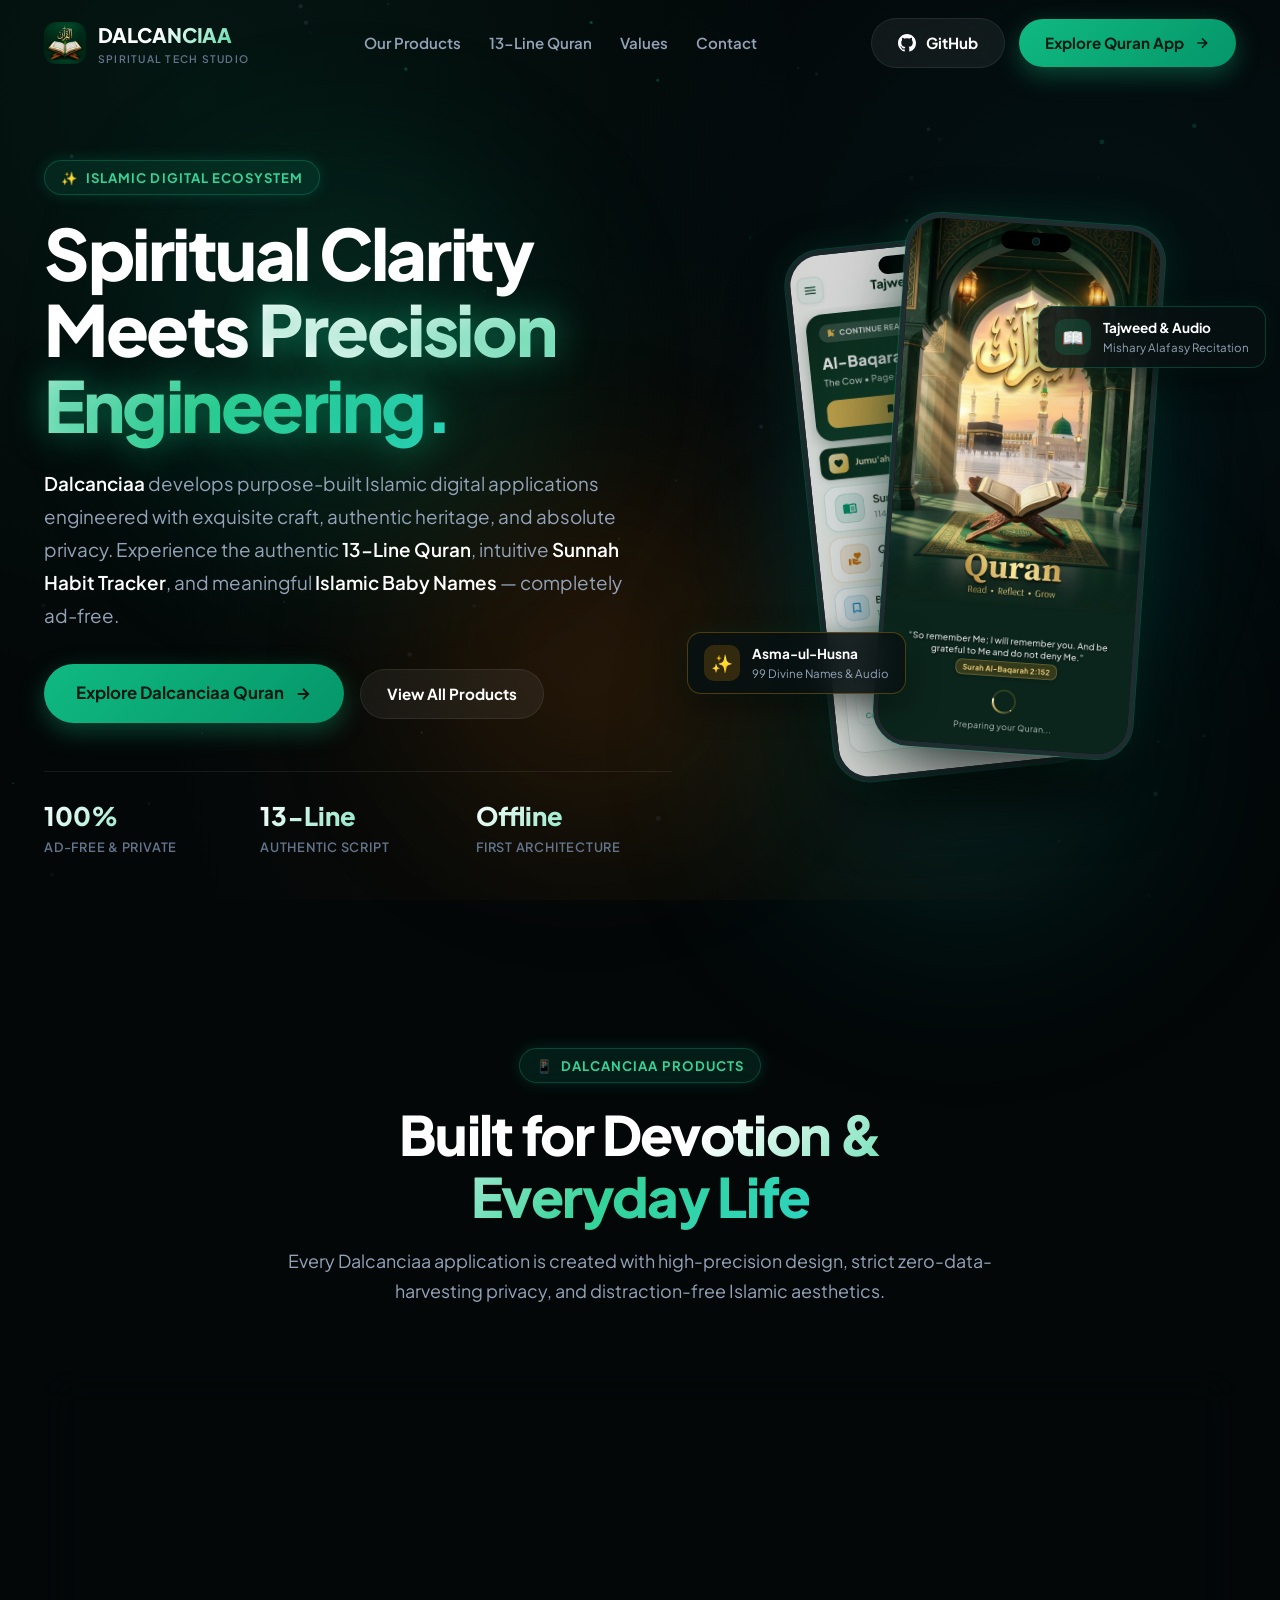
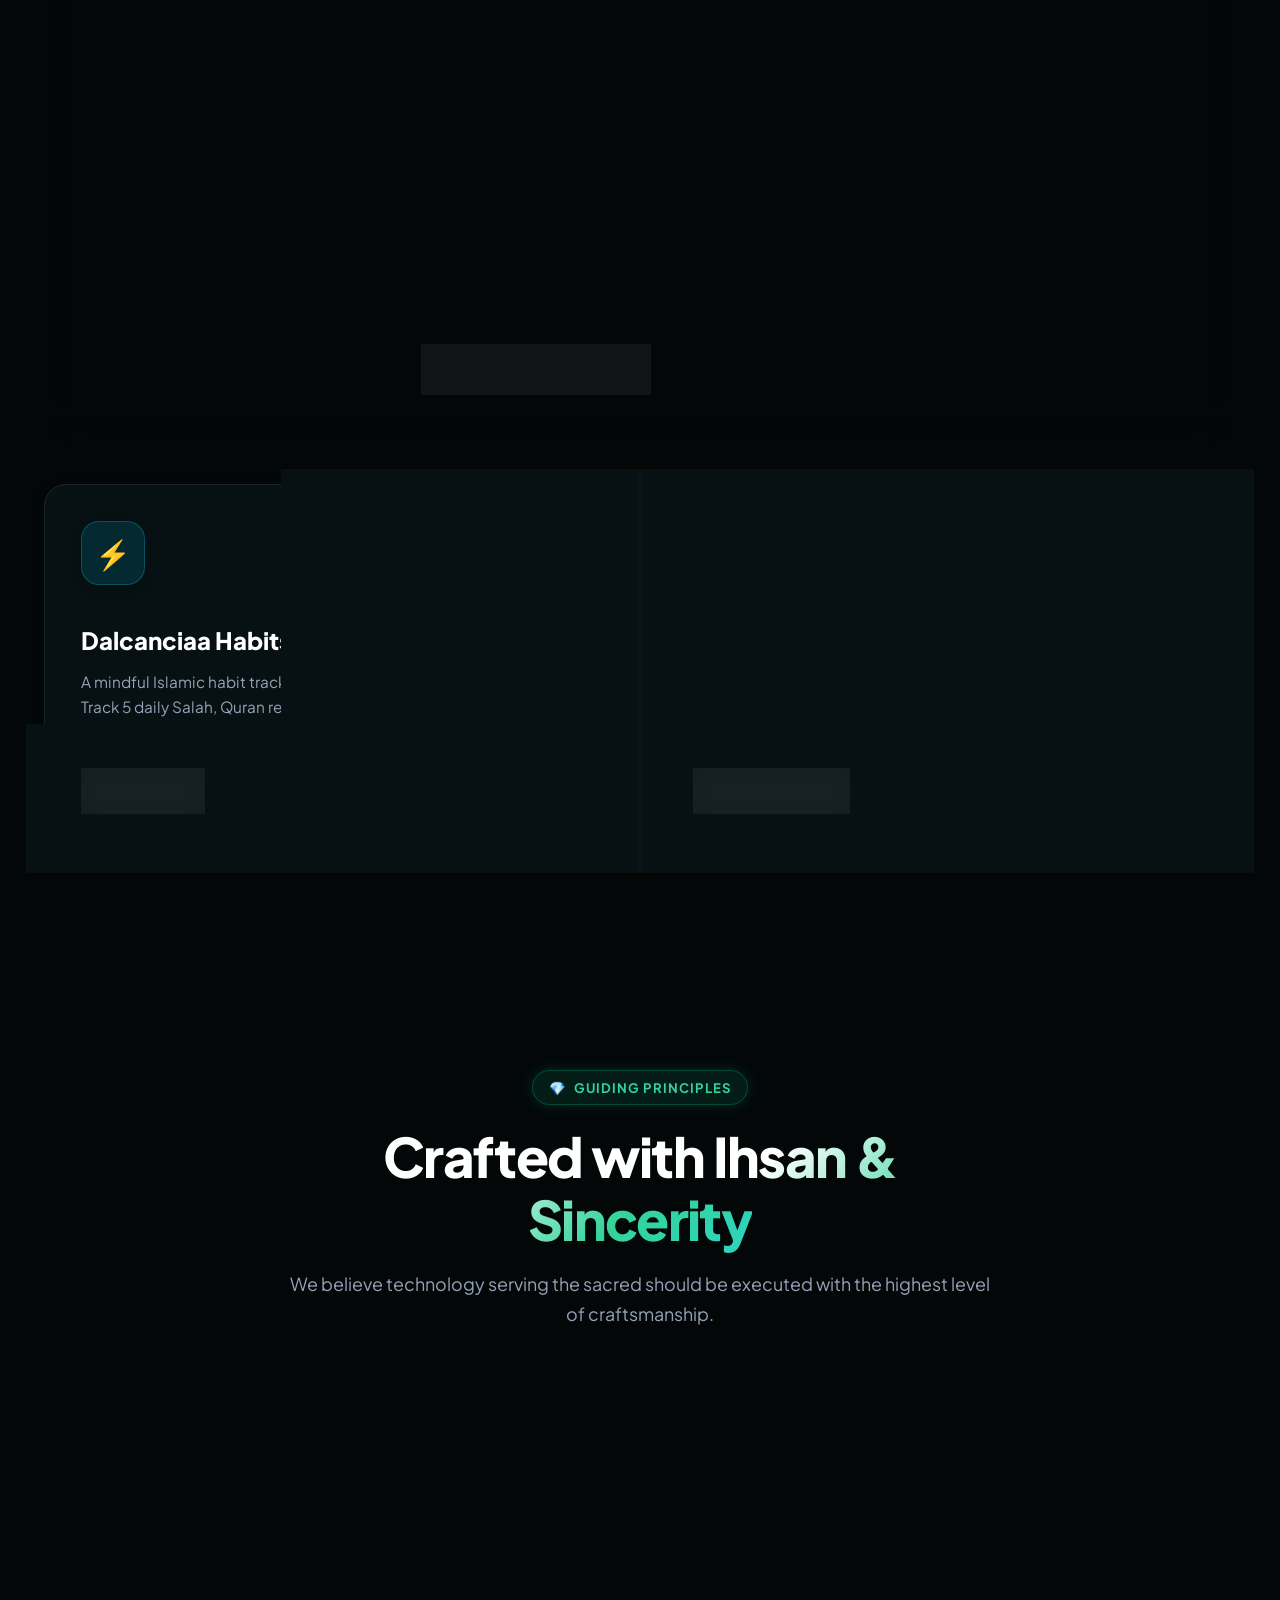
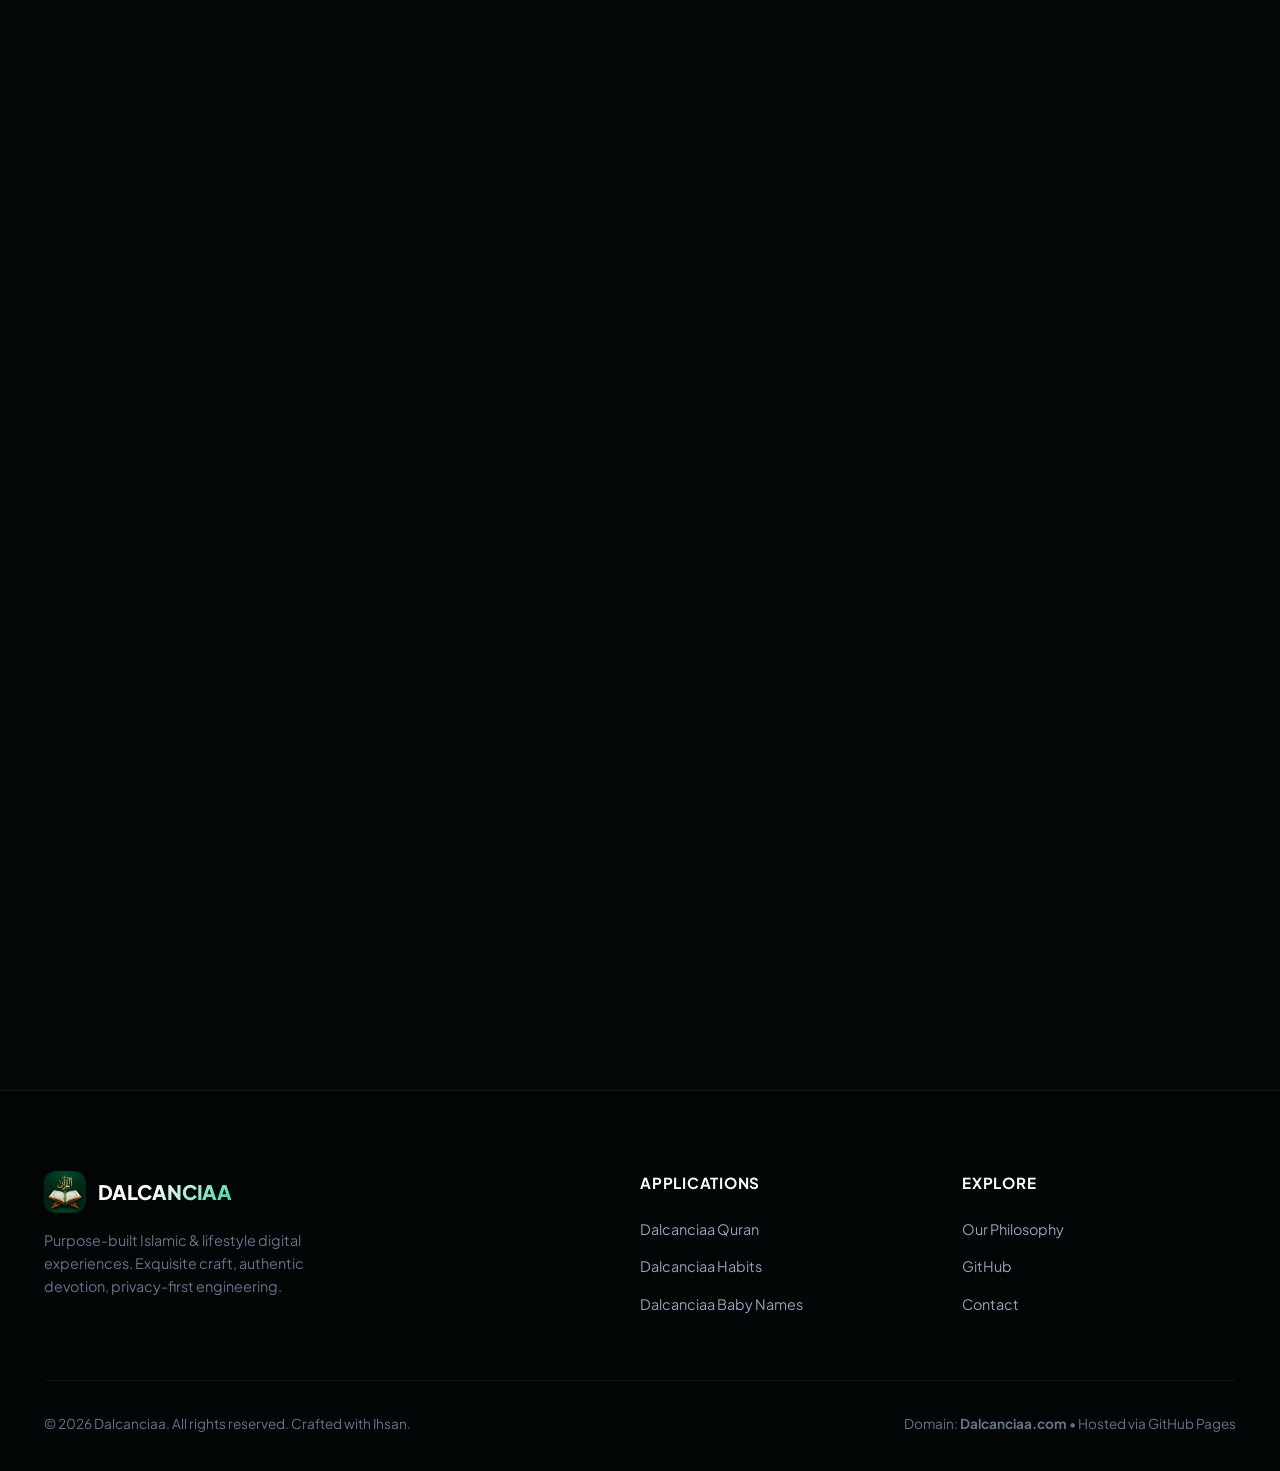
==== index.html @ 9752c2a0 "feat: launch Dalcanciaa website with multi-page structure and 13-Line Quran showcase" ====
<!DOCTYPE html>
<html lang="en">
<head>
  <meta charset="UTF-8">
  <meta name="viewport" content="width=device-width, initial-scale=1.0">
  <title>Dalcanciaa | Purpose-Built Islamic Digital Ecosystem</title>
  
  <meta name="description" content="Dalcanciaa creates modern, spiritually uplifting Islamic applications with precision engineering. Explore Dalcanciaa 13-Line Quran, Habit Tracker, and Islamic Baby Names — zero ads, privacy-first.">
  <meta name="keywords" content="Dalcanciaa, 13 Line Quran, Quran App, Islamic Apps, Muslim Prayer App, 99 Names of Allah, Islamic Baby Names, Ad-Free Quran">
  <meta name="author" content="Dalcanciaa">
  <link rel="canonical" href="https://dalcanciaa.com/">

  <meta property="og:type" content="website">
  <meta property="og:url" content="https://dalcanciaa.com/">
  <meta property="og:title" content="Dalcanciaa | Purpose-Built Islamic Digital Ecosystem">
  <meta property="og:description" content="Spiritual Clarity Meets Precision Engineering. Beautiful 13-Line Quran, Sunnah Habit Tracker, and authentic Islamic tools — crafted with zero ads.">
  <meta property="og:image" content="https://dalcanciaa.com/assets/logo.png">

  <meta name="twitter:card" content="summary_large_image">
  <meta name="twitter:title" content="Dalcanciaa | Modern Islamic Apps">
  <meta name="twitter:description" content="Purpose-built digital experiences for the modern Muslim. Ad-free, offline-first.">

  <link rel="icon" type="image/svg+xml" href="favicon.svg">
  <link rel="stylesheet" href="styles.css">

  <script type="application/ld+json">
  {
    "@context": "https://schema.org",
    "@type": "Organization",
    "name": "Dalcanciaa",
    "url": "https://dalcanciaa.com",
    "logo": "https://dalcanciaa.com/assets/logo.png",
    "sameAs": ["https://github.com/dalcanciaa"],
    "description": "Developer of purpose-built Islamic digital applications."
  }
  </script>
</head>
<body>

  <canvas id="bg-canvas"></canvas>
  <div class="ambient-glow-orb glow-1"></div>
  <div class="ambient-glow-orb glow-2"></div>
  <div class="ambient-glow-orb glow-3"></div>

  <!-- ========== NAVIGATION ========== -->
  <header class="site-nav" id="site-nav">
    <div class="container nav-container">
      <a href="index.html" class="brand-logo">
        <img src="assets/logo.png" alt="Dalcanciaa Logo" class="brand-logo-icon">
        <div class="brand-name">
          <span class="brand-title">DALCANCIAA</span>
          <span class="brand-tagline-nav">Spiritual Tech Studio</span>
        </div>
      </a>

      <ul class="nav-links" id="nav-links">
        <li><a href="#products" class="nav-link">Our Products</a></li>
        <li><a href="quran.html" class="nav-link">13-Line Quran</a></li>
        <li><a href="#values" class="nav-link">Values</a></li>
        <li><a href="#contact" class="nav-link">Contact</a></li>
      </ul>

      <div class="nav-actions">
        <a href="https://github.com/dalcanciaa" target="_blank" rel="noopener noreferrer" class="btn btn-secondary">
          <svg width="18" height="18" viewBox="0 0 24 24" fill="currentColor"><path d="M12 0C5.37 0 0 5.37 0 12c0 5.31 3.435 9.795 8.205 11.385.6.105.825-.255.825-.57 0-.285-.015-1.23-.015-2.235-3.015.555-3.795-.735-4.035-1.41-.135-.345-.72-1.41-1.23-1.695-.42-.225-1.02-.78-.015-.795.945-.015 1.62.87 1.845 1.23 1.08 1.815 2.805 1.305 3.495.99.105-.78.42-1.305.765-1.605-2.67-.3-5.46-1.335-5.46-5.925 0-1.305.465-2.385 1.23-3.225-.12-.3-.54-1.53.12-3.18 0 0 1.005-.315 3.3 1.23.96-.27 1.98-.405 3-.405s2.04.135 3 .405c2.295-1.56 3.3-1.23 3.3-1.23.66 1.65.24 2.88.12 3.18.765.84 1.23 1.905 1.23 3.225 0 4.605-2.805 5.625-5.475 5.925.435.375.81 1.095.81 2.22 0 1.605-.015 2.895-.015 3.3 0 .315.225.69.825.57A12.02 12.02 0 0024 12c0-6.63-5.37-12-12-12z"/></svg>
          <span>GitHub</span>
        </a>
        <a href="quran.html" class="btn btn-primary">
          <span>Explore Quran App</span>
          <svg width="16" height="16" viewBox="0 0 24 24" fill="none" stroke="currentColor" stroke-width="2.5"><path d="M5 12h14M12 5l7 7-7 7"/></svg>
        </a>
        <button class="mobile-menu-toggle" id="mobile-menu-btn" aria-label="Toggle Menu">☰</button>
      </div>
    </div>
  </header>

  <!-- ========== HERO ========== -->
  <section class="hero-section">
    <div class="container hero-grid">
      <div class="hero-content">
        <div class="badge-tag">
          <span>✨</span>
          <span>Islamic Digital Ecosystem</span>
        </div>

        <h1 class="hero-title">
          Spiritual Clarity <br>Meets <span class="gradient-text glow">Precision Engineering.</span>
        </h1>

        <p class="hero-desc">
          <strong>Dalcanciaa</strong> develops purpose-built Islamic digital applications engineered with
          exquisite craft, authentic heritage, and absolute privacy. Experience the authentic <strong>13-Line Quran</strong>,
          intuitive <strong>Sunnah Habit Tracker</strong>, and meaningful <strong>Islamic Baby Names</strong> — completely ad-free.
        </p>

        <div class="hero-cta-group">
          <a href="quran.html" class="btn btn-primary btn-lg">
            <span>Explore Dalcanciaa Quran</span>
            <svg width="18" height="18" viewBox="0 0 24 24" fill="none" stroke="currentColor" stroke-width="2.5"><path d="M5 12h14M12 5l7 7-7 7"/></svg>
          </a>
          <a href="#products" class="btn btn-secondary">
            <span>View All Products</span>
          </a>
        </div>

        <div class="hero-stats">
          <div class="stat-item">
            <span class="stat-number">100%</span>
            <span class="stat-label">Ad-Free & Private</span>
          </div>
          <div class="stat-item">
            <span class="stat-number">13-Line</span>
            <span class="stat-label">Authentic Script</span>
          </div>
          <div class="stat-item">
            <span class="stat-number">Offline</span>
            <span class="stat-label">First Architecture</span>
          </div>
        </div>
      </div>

      <!-- Hero Visual: Splash + Home Screens Showcase -->
      <div class="hero-visual-wrapper">
        <div class="hero-visual-glow"></div>

        <div class="floating-3d-badge floating-badge-1">
          <div class="floating-badge-icon">📖</div>
          <div class="floating-badge-text">
            <span class="floating-badge-title">Tajweed & Audio</span>
            <span class="floating-badge-sub">Mishary Alafasy Recitation</span>
          </div>
        </div>

        <div class="floating-3d-badge floating-badge-2">
          <div class="floating-badge-icon">✨</div>
          <div class="floating-badge-text">
            <span class="floating-badge-title">Asma-ul-Husna</span>
            <span class="floating-badge-sub">99 Divine Names & Audio</span>
          </div>
        </div>

        <div class="hero-phones-duo">
          <div class="hero-phone-back" data-tilt>
            <div class="phone-mockup-frame">
              <div class="phone-notch"><div class="notch-camera"></div></div>
              <div class="phone-screen">
                <img src="assets/screenshots/home_screen_tajweed.jpg" alt="Dalcanciaa Quran Home Screen" class="phone-screen-img">
              </div>
            </div>
          </div>
          <div class="hero-phone-front" data-tilt>
            <div class="phone-mockup-frame">
              <div class="phone-notch"><div class="notch-camera"></div></div>
              <div class="phone-screen">
                <img src="assets/screenshots/splash_screen.jpg" alt="Dalcanciaa Quran Splash Screen" class="phone-screen-img">
              </div>
            </div>
          </div>
        </div>
      </div>
    </div>
  </section>

  <!-- ========== PRODUCTS ========== -->
  <section class="section" id="products">
    <div class="container">
      <div class="section-header">
        <div class="badge-tag">
          <span>📱</span>
          <span>Dalcanciaa Products</span>
        </div>
        <h2 class="section-title">Built for <span class="gradient-text">Devotion & Everyday Life</span></h2>
        <p class="section-desc">Every Dalcanciaa application is created with high-precision design, strict zero-data-harvesting privacy, and distraction-free Islamic aesthetics.</p>
      </div>

      <!-- Flagship: 13-Line Quran -->
      <div class="product-flagship glass-card" data-tilt>
        <div class="product-flagship-content">
          <div class="product-header-row">
            <div class="app-logo-image-box">
              <img src="assets/images/quran_app_logo.png" alt="Dalcanciaa 13-Line Quran Logo" class="app-logo-img">
            </div>
            <span class="app-status-badge status-live">Live & Available</span>
          </div>

          <h3 class="product-title">Dalcanciaa 13-Line Quran</h3>
          <p class="product-desc">The premier digital 13-Line Indo-Pak script Quran experience. Crystal-clear typography, Tajweed colors, audio recitation, Quran Duas & Salawat, 99 Names of Allah, reading progress analytics, and bookmarks — completely ad-free and offline-first.</p>

          <ul class="feature-list">
            <li><svg width="18" height="18" viewBox="0 0 24 24" fill="none" stroke="currentColor" stroke-width="2.5"><path d="M20 6L9 17l-5-5"/></svg><span>Authentic 13-Line Indo-Pak & Tajweed color-coded format</span></li>
            <li><svg width="18" height="18" viewBox="0 0 24 24" fill="none" stroke="currentColor" stroke-width="2.5"><path d="M20 6L9 17l-5-5"/></svg><span>Audio Recitation by world-renowned Qaris with Ayah highlighting</span></li>
            <li><svg width="18" height="18" viewBox="0 0 24 24" fill="none" stroke="currentColor" stroke-width="2.5"><path d="M20 6L9 17l-5-5"/></svg><span>40+ Quran Duas & Salawat with Arabic, Translation & Counter</span></li>
            <li><svg width="18" height="18" viewBox="0 0 24 24" fill="none" stroke="currentColor" stroke-width="2.5"><path d="M20 6L9 17l-5-5"/></svg><span>Asma-ul-Husna (99 Names of Allah) with meanings & audio</span></li>
            <li><svg width="18" height="18" viewBox="0 0 24 24" fill="none" stroke="currentColor" stroke-width="2.5"><path d="M20 6L9 17l-5-5"/></svg><span>Reading progress, streak tracking, bookmarks & history</span></li>
            <li><svg width="18" height="18" viewBox="0 0 24 24" fill="none" stroke="currentColor" stroke-width="2.5"><path d="M20 6L9 17l-5-5"/></svg><span>Night mode, settings, zero ads, 100% offline</span></li>
          </ul>

          <div class="product-actions">
            <a href="quran.html" class="btn btn-primary">
              <span>View All Features & Screenshots</span>
              <svg width="16" height="16" viewBox="0 0 24 24" fill="none" stroke="currentColor" stroke-width="2.5"><path d="M5 12h14M12 5l7 7-7 7"/></svg>
            </a>
            <a href="https://github.com/dalcanciaa" target="_blank" rel="noopener noreferrer" class="btn btn-secondary">
              <span>GitHub / Download APK</span>
            </a>
          </div>
        </div>

        <div class="product-flagship-visual">
          <div class="product-screenshots-fan">
            <div class="fan-phone fan-1" data-tilt>
              <div class="phone-mockup-sm">
                <img src="assets/screenshots/quran_page_tajweed.jpg" alt="Tajweed Quran Page" class="phone-screen-img">
              </div>
            </div>
            <div class="fan-phone fan-2" data-tilt>
              <div class="phone-mockup-sm">
                <img src="assets/screenshots/home_screen_light.jpg" alt="Home Screen" class="phone-screen-img">
              </div>
            </div>
            <div class="fan-phone fan-3" data-tilt>
              <div class="phone-mockup-sm">
                <img src="assets/screenshots/surah_index.jpg" alt="Surah Index" class="phone-screen-img">
              </div>
            </div>
          </div>
        </div>
      </div>

      <!-- Upcoming Products Row -->
      <div class="products-upcoming-grid">
        <!-- Habit Tracker -->
        <div class="product-card glass-card" data-tilt>
          <div class="product-header-row">
            <div class="app-icon-large" style="background: rgba(6, 182, 212, 0.15); border-color: rgba(6, 182, 212, 0.3); color: #22d3ee;">⚡</div>
            <span class="app-status-badge status-upcoming">Coming Soon</span>
          </div>
          <h3 class="product-card-title">Dalcanciaa Habits</h3>
          <p class="product-card-desc">A mindful Islamic habit tracker to build consistent Sunnah routines. Track 5 daily Salah, Quran reading streaks, digital Tasbih counters, and Adhkar collections — fully private and offline.</p>
          <div class="product-actions">
            <a href="#contact" class="btn btn-secondary btn-sm"><span>Join Waitlist</span></a>
          </div>
        </div>

        <!-- Baby Names -->
        <div class="product-card glass-card" data-tilt>
          <div class="product-header-row">
            <div class="app-icon-large" style="background: rgba(245, 158, 11, 0.15); border-color: rgba(245, 158, 11, 0.3); color: var(--gold-light);">🌙</div>
            <span class="app-status-badge status-upcoming">In Research</span>
          </div>
          <h3 class="product-card-title">Dalcanciaa Baby Names</h3>
          <p class="product-card-desc">An authentic repository of verified Islamic and Arabic baby names. Discover linguistic root meanings, Quranic verses, Sahaba history, and correct Arabic pronunciations.</p>
          <div class="product-actions">
            <a href="#contact" class="btn btn-secondary btn-sm"><span>Notify on Launch</span></a>
          </div>
        </div>
      </div>
    </div>
  </section>

  <!-- ========== VALUES ========== -->
  <section class="section" id="values">
    <div class="container">
      <div class="section-header">
        <div class="badge-tag">
          <span>💎</span>
          <span>Guiding Principles</span>
        </div>
        <h2 class="section-title">Crafted with <span class="gradient-text">Ihsan & Sincerity</span></h2>
        <p class="section-desc">We believe technology serving the sacred should be executed with the highest level of craftsmanship.</p>
      </div>

      <div class="values-grid">
        <div class="value-card glass-card" data-tilt>
          <div class="value-icon-box">🛡️</div>
          <h3 class="value-title">Zero Advertisements</h3>
          <p class="value-desc">No banners, no popup video ads, no commercial tracking. Your spiritual time remains untainted by digital distractions.</p>
        </div>
        <div class="value-card glass-card" data-tilt>
          <div class="value-icon-box">⚡</div>
          <h3 class="value-title">Offline First</h3>
          <p class="value-desc">Every feature works flawlessly without internet. Fast startup, minimal battery footprint, always reliable.</p>
        </div>
        <div class="value-card glass-card" data-tilt>
          <div class="value-icon-box">✨</div>
          <h3 class="value-title">Authentic Typography</h3>
          <p class="value-desc">Standard 13-line Indo-Pak script meticulously proofread against traditional printed Mushafs with Tajweed annotations.</p>
        </div>
        <div class="value-card glass-card" data-tilt>
          <div class="value-icon-box">🔒</div>
          <h3 class="value-title">Absolute Privacy</h3>
          <p class="value-desc">Your prayer streaks, bookmarks, and spiritual reflections belong solely to you. We never sell or collect user data.</p>
        </div>
        <div class="value-card glass-card" data-tilt>
          <div class="value-icon-box">🎨</div>
          <h3 class="value-title">Modern 3D Aesthetics</h3>
          <p class="value-desc">Fluid glassmorphism, responsive layouts, and intuitive UX — applications you genuinely enjoy opening every single day.</p>
        </div>
        <div class="value-card glass-card" data-tilt>
          <div class="value-icon-box">🌐</div>
          <h3 class="value-title">Open & Transparent</h3>
          <p class="value-desc">Built in the open on GitHub. We invite developers and designers to audit, contribute, and collaborate.</p>
        </div>
      </div>
    </div>
  </section>

  <!-- ========== CONTACT / WAITLIST ========== -->
  <section class="section" id="contact">
    <div class="container">
      <div class="newsletter-box">
        <div class="badge-tag">
          <span>📬</span>
          <span>Stay Connected</span>
        </div>
        <h2 class="section-title">Join the Dalcanciaa <span class="gradient-text">Inner Circle</span></h2>
        <p class="section-desc" style="max-width: 600px; margin: 0 auto;">Be the first to test new releases. Zero spam, unsubscribe anytime.</p>

        <form class="newsletter-form" id="waitlist-form">
          <input type="email" class="newsletter-input" placeholder="Enter your email address..." required>
          <button type="submit" class="btn btn-primary">
            <span>Get Early Access</span>
            <svg width="18" height="18" viewBox="0 0 24 24" fill="none" stroke="currentColor" stroke-width="2.5"><path d="M5 12h14M12 5l7 7-7 7"/></svg>
          </button>
        </form>
        <div id="waitlist-success-msg" style="display: none; margin-top: 20px; color: var(--emerald-light); font-weight: 700; font-size: 1.05rem;"></div>
      </div>
    </div>
  </section>

  <!-- ========== FOOTER ========== -->
  <footer class="site-footer">
    <div class="container">
      <div class="footer-grid">
        <div class="footer-brand-info">
          <a href="index.html" class="brand-logo">
            <img src="assets/logo.png" alt="Dalcanciaa Logo" class="brand-logo-icon">
            <span class="brand-title">DALCANCIAA</span>
          </a>
          <p class="footer-desc">Purpose-built Islamic & lifestyle digital experiences. Exquisite craft, authentic devotion, privacy-first engineering.</p>
        </div>
        <div class="footer-col">
          <h4>Applications</h4>
          <ul class="footer-links">
            <li><a href="quran.html">Dalcanciaa Quran</a></li>
            <li><a href="#products">Dalcanciaa Habits</a></li>
            <li><a href="#products">Dalcanciaa Baby Names</a></li>
          </ul>
        </div>
        <div class="footer-col">
          <h4>Explore</h4>
          <ul class="footer-links">
            <li><a href="#values">Our Philosophy</a></li>
            <li><a href="https://github.com/dalcanciaa" target="_blank" rel="noopener noreferrer">GitHub</a></li>
            <li><a href="#contact">Contact</a></li>
          </ul>
        </div>
      </div>
      <div class="footer-bottom">
        <div>© 2026 Dalcanciaa. All rights reserved. Crafted with Ihsan.</div>
        <div>Domain: <strong>Dalcanciaa.com</strong> • Hosted via GitHub Pages</div>
      </div>
    </div>
  </footer>

  <script src="main.js"></script>
</body>
</html>
---- styles.css ----
/* ==========================================================================
   DALCANCIAA DESIGN SYSTEM — 3D MODERN ISLAMIC DIGITAL ECOSYSTEM
   ========================================================================== */

@import url('https://fonts.googleapis.com/css2?family=Amiri+Quran&family=Plus+Jakarta+Sans:wght@300;400;500;600;700;800&display=swap');

:root {
  --bg-primary: #030708;
  --bg-secondary: #071012;
  --bg-tertiary: #0c181b;
  --bg-card: rgba(10, 23, 26, 0.72);
  --bg-card-hover: rgba(14, 32, 36, 0.88);

  --emerald-primary: #10B981;
  --emerald-light: #34D399;
  --emerald-dark: #059669;
  --emerald-glow: rgba(16, 185, 129, 0.35);

  --gold-primary: #F59E0B;
  --gold-light: #FDE047;
  --gold-dark: #B45309;

  --text-main: #F1F5F9;
  --text-muted: #94A3B8;
  --text-dim: #64748B;

  --border-subtle: rgba(255, 255, 255, 0.08);
  --border-emerald: rgba(16, 185, 129, 0.28);
  --border-gold: rgba(245, 158, 11, 0.3);

  --font-sans: 'Plus Jakarta Sans', -apple-system, BlinkMacSystemFont, sans-serif;
  --font-arabic: 'Amiri Quran', serif;

  --radius-sm: 8px;
  --radius-md: 14px;
  --radius-lg: 22px;
  --radius-xl: 32px;
  --radius-full: 9999px;

  --shadow-sm: 0 4px 12px rgba(0,0,0,0.3);
  --shadow-md: 0 10px 30px rgba(0,0,0,0.5), 0 0 20px rgba(16,185,129,0.1);
  --shadow-3d: 0 25px 50px -12px rgba(0,0,0,0.75), 0 0 40px rgba(16,185,129,0.18);

  --transition-fast: 0.2s cubic-bezier(0.16,1,0.3,1);
  --transition-smooth: 0.4s cubic-bezier(0.16,1,0.3,1);
  --transition-bounce: 0.6s cubic-bezier(0.34,1.56,0.64,1);
}

/* Reset */
*,*::before,*::after { box-sizing: border-box; margin: 0; padding: 0; }
html { scroll-behavior: smooth; color-scheme: dark; }
body {
  font-family: var(--font-sans);
  background: var(--bg-primary);
  color: var(--text-main);
  overflow-x: hidden;
  line-height: 1.6;
  -webkit-font-smoothing: antialiased;
  background-image:
    radial-gradient(circle at 15% 10%, rgba(16,185,129,0.09) 0%, transparent 45%),
    radial-gradient(circle at 85% 30%, rgba(6,182,212,0.06) 0%, transparent 40%),
    radial-gradient(circle at 50% 80%, rgba(245,158,11,0.05) 0%, transparent 50%);
  background-attachment: fixed;
}
::selection { background: var(--emerald-primary); color: #000; }
::-webkit-scrollbar { width: 9px; }
::-webkit-scrollbar-track { background: var(--bg-primary); }
::-webkit-scrollbar-thumb { background: #1e293b; border-radius: 6px; border: 2px solid var(--bg-primary); }
::-webkit-scrollbar-thumb:hover { background: var(--emerald-dark); }

/* Canvas & Glows */
#bg-canvas { position: fixed; top: 0; left: 0; width: 100vw; height: 100vh; z-index: 0; pointer-events: none; opacity: 0.85; }
.ambient-glow-orb { position: fixed; border-radius: 50%; filter: blur(100px); pointer-events: none; z-index: 0; opacity: 0.3; }
.glow-1 { top: 15%; left: 10%; width: 450px; height: 450px; background: radial-gradient(circle, var(--emerald-primary), transparent 70%); }
.glow-2 { top: 55%; right: 5%; width: 500px; height: 500px; background: radial-gradient(circle, #0d9488, transparent 70%); }
.glow-3 { bottom: 5%; left: 30%; width: 400px; height: 400px; background: radial-gradient(circle, var(--gold-dark), transparent 70%); }

/* Layout */
.container { width: 100%; max-width: 1240px; margin: 0 auto; padding: 0 24px; position: relative; z-index: 2; }
.section { padding: 110px 0; position: relative; }
.section-header { text-align: center; max-width: 720px; margin: 0 auto 64px auto; }

.badge-tag {
  display: inline-flex; align-items: center; gap: 8px;
  padding: 6px 16px; border-radius: var(--radius-full);
  font-size: 0.82rem; font-weight: 700; text-transform: uppercase; letter-spacing: 0.08em;
  background: rgba(16,185,129,0.12); border: 1px solid var(--border-emerald);
  color: var(--emerald-light); margin-bottom: 20px;
  backdrop-filter: blur(12px); box-shadow: 0 0 15px rgba(16,185,129,0.2);
}
.badge-tag.gold { background: rgba(245,158,11,0.12); border-color: var(--border-gold); color: var(--gold-light); box-shadow: 0 0 15px rgba(245,158,11,0.2); }

.section-title { font-size: clamp(2.2rem, 4.5vw, 3.4rem); font-weight: 800; line-height: 1.15; letter-spacing: -0.03em; color: #fff; margin-bottom: 18px; }
.section-title .gradient-text, .gradient-text { background: linear-gradient(135deg, #fff 20%, var(--emerald-light) 65%, #2dd4bf 100%); -webkit-background-clip: text; -webkit-text-fill-color: transparent; }
.section-title .gold-text, .gold-text { background: linear-gradient(135deg, #fff 0%, var(--gold-light) 50%, var(--gold-primary) 100%); -webkit-background-clip: text; -webkit-text-fill-color: transparent; }
.section-desc { font-size: 1.12rem; color: var(--text-muted); line-height: 1.7; }

/* Glass Cards */
.glass-card {
  background: var(--bg-card); border: 1px solid var(--border-subtle);
  border-radius: var(--radius-lg); backdrop-filter: blur(20px);
  box-shadow: var(--shadow-sm);
  transition: transform var(--transition-smooth), border-color var(--transition-smooth), box-shadow var(--transition-smooth);
  position: relative; overflow: hidden;
}
.glass-card:hover { border-color: var(--border-emerald); box-shadow: var(--shadow-md); transform: translateY(-5px); }

/* ========== NAV ========== */
.site-nav { position: fixed; top: 0; left: 0; width: 100%; z-index: 100; padding: 18px 0; transition: all var(--transition-smooth); }
.site-nav.scrolled { padding: 12px 0; background: rgba(3,7,8,0.85); backdrop-filter: blur(24px); border-bottom: 1px solid var(--border-subtle); box-shadow: 0 10px 30px rgba(0,0,0,0.6); }
.nav-container { display: flex; align-items: center; justify-content: space-between; }
.brand-logo { display: flex; align-items: center; gap: 12px; text-decoration: none; color: #fff; font-weight: 800; font-size: 1.35rem; }
.brand-logo-icon { width: 42px; height: 42px; border-radius: 12px; transition: transform var(--transition-bounce); object-fit: cover; }
.brand-logo:hover .brand-logo-icon { transform: scale(1.08) rotate(4deg); filter: drop-shadow(0 0 12px var(--emerald-primary)); }
.brand-name { display: flex; flex-direction: column; }
.brand-title { font-size: 1.25rem; font-weight: 800; letter-spacing: -0.01em; background: linear-gradient(135deg, #fff 40%, var(--emerald-light) 100%); -webkit-background-clip: text; -webkit-text-fill-color: transparent; }
.brand-tagline-nav { font-size: 0.65rem; color: var(--text-dim); text-transform: uppercase; letter-spacing: 0.12em; font-weight: 600; }
.nav-links { display: flex; align-items: center; gap: 28px; list-style: none; }
.nav-link { text-decoration: none; color: var(--text-muted); font-weight: 600; font-size: 0.94rem; transition: color var(--transition-fast); position: relative; padding: 6px 0; }
.nav-link::after { content: ''; position: absolute; bottom: 0; left: 0; width: 0%; height: 2px; background: var(--emerald-primary); border-radius: 2px; transition: width var(--transition-smooth); box-shadow: 0 0 8px var(--emerald-primary); }
.nav-link:hover { color: #fff; }
.nav-link:hover::after { width: 100%; }
.nav-actions { display: flex; align-items: center; gap: 14px; }
.mobile-menu-toggle { display: none; background: none; border: none; color: #fff; font-size: 1.5rem; cursor: pointer; }

/* Buttons */
.btn {
  display: inline-flex; align-items: center; justify-content: center; gap: 10px;
  padding: 12px 26px; border-radius: var(--radius-full);
  font-size: 0.95rem; font-weight: 700; text-decoration: none;
  cursor: pointer; transition: all var(--transition-smooth); border: none; outline: none;
}
.btn-lg { padding: 16px 32px; font-size: 1.05rem; }
.btn-sm { padding: 10px 20px; font-size: 0.88rem; }
.btn-primary { background: linear-gradient(135deg, var(--emerald-primary), var(--emerald-dark)); color: #021a12; box-shadow: 0 8px 24px rgba(16,185,129,0.35); }
.btn-primary:hover { transform: translateY(-2px) scale(1.02); box-shadow: 0 12px 32px rgba(16,185,129,0.55); background: linear-gradient(135deg, var(--emerald-light), var(--emerald-primary)); }
.btn-secondary { background: rgba(255,255,255,0.06); color: #fff; border: 1px solid var(--border-subtle); backdrop-filter: blur(12px); }
.btn-secondary:hover { background: rgba(255,255,255,0.12); border-color: var(--border-emerald); transform: translateY(-2px); color: var(--emerald-light); }

/* ========== HERO ========== */
.hero-section { padding-top: 160px; padding-bottom: 80px; min-height: 90vh; display: flex; align-items: center; }
.hero-grid { display: grid; grid-template-columns: 1.1fr 0.9fr; gap: 50px; align-items: center; }
.hero-content { position: relative; z-index: 2; }
.hero-title { font-size: clamp(2.8rem, 5.5vw, 4.4rem); font-weight: 800; line-height: 1.08; letter-spacing: -0.035em; color: #fff; margin-bottom: 24px; }
.hero-title .glow { text-shadow: 0 0 35px rgba(16,185,129,0.6); }
.hero-desc { font-size: 1.18rem; color: var(--text-muted); line-height: 1.75; margin-bottom: 32px; max-width: 580px; }
.hero-desc strong { color: #fff; font-weight: 600; }
.hero-cta-group { display: flex; flex-wrap: wrap; align-items: center; gap: 16px; margin-bottom: 48px; }
.hero-stats { display: grid; grid-template-columns: repeat(3,1fr); gap: 20px; padding-top: 24px; border-top: 1px solid var(--border-subtle); }
.stat-item { display: flex; flex-direction: column; }
.stat-number { font-size: 1.6rem; font-weight: 800; background: linear-gradient(135deg,#fff,var(--emerald-light)); -webkit-background-clip: text; -webkit-text-fill-color: transparent; }
.stat-label { font-size: 0.8rem; color: var(--text-dim); text-transform: uppercase; letter-spacing: 0.06em; font-weight: 600; }

/* Hero Visual */
.hero-visual-wrapper { position: relative; perspective: 1400px; display: flex; justify-content: center; align-items: center; }
.hero-visual-glow { position: absolute; width: 380px; height: 520px; background: radial-gradient(circle, rgba(16,185,129,0.28), rgba(6,182,212,0.15) 50%, transparent 80%); filter: blur(50px); z-index: 0; border-radius: 50%; animation: pulseGlow 6s ease-in-out infinite alternate; }
@keyframes pulseGlow { 0% { transform: scale(0.9); opacity: 0.6; } 100% { transform: scale(1.15); opacity: 0.95; } }

/* 3D Phone Duo */
.hero-phones-duo { position: relative; z-index: 1; width: 340px; height: 580px; }
.hero-phone-back, .hero-phone-front { position: absolute; width: 260px; }
.hero-phone-back { top: 20px; left: 0; transform: rotate(-6deg); z-index: 1; opacity: 0.85; }
.hero-phone-front { top: 0; right: 0; transform: rotate(4deg); z-index: 2; }

.phone-mockup-frame {
  width: 100%; aspect-ratio: 9/18.5; background: #0b1416;
  border-radius: 36px; border: 5px solid #1f2d30;
  outline: 1px solid rgba(16,185,129,0.3);
  box-shadow: 0 30px 80px -15px rgba(0,0,0,0.9), 0 0 40px rgba(16,185,129,0.18);
  overflow: hidden; position: relative;
}
.phone-notch { position: absolute; top: 8px; left: 50%; transform: translateX(-50%); width: 70px; height: 18px; background: #000; border-radius: 16px; z-index: 20; display: flex; align-items: center; justify-content: center; }
.notch-camera { width: 8px; height: 8px; background: #081a1a; border-radius: 50%; border: 1px solid #143635; }
.phone-screen { width: 100%; height: 100%; overflow: hidden; }
.phone-screen-img { width: 100%; height: 100%; object-fit: cover; }

/* Floating Badges */
.floating-3d-badge { position: absolute; padding: 10px 16px; border-radius: var(--radius-md); background: rgba(7,16,18,0.88); border: 1px solid var(--border-emerald); backdrop-filter: blur(16px); box-shadow: var(--shadow-md); display: flex; align-items: center; gap: 12px; z-index: 10; animation: floatAnim 4s ease-in-out infinite alternate; }
.floating-badge-1 { top: 15%; right: -30px; }
.floating-badge-2 { bottom: 18%; left: -35px; animation-delay: -2s; border-color: var(--border-gold); }
.floating-badge-icon { width: 36px; height: 36px; border-radius: 10px; background: rgba(16,185,129,0.18); display: flex; align-items: center; justify-content: center; font-size: 1.1rem; }
.floating-badge-2 .floating-badge-icon { background: rgba(245,158,11,0.18); }
.floating-badge-text { display: flex; flex-direction: column; }
.floating-badge-title { font-size: 0.85rem; font-weight: 700; color: #fff; }
.floating-badge-sub { font-size: 0.72rem; color: var(--text-muted); }
@keyframes floatAnim { 0% { transform: translateY(0); } 100% { transform: translateY(-12px); } }

/* Quran Page Mini Badges */
.quran-hero-badges { display: flex; flex-wrap: wrap; gap: 10px; margin-bottom: 32px; }
.hero-mini-badge {
  display: inline-flex; align-items: center; gap: 6px;
  padding: 6px 14px; border-radius: var(--radius-full);
  background: rgba(255,255,255,0.05); border: 1px solid var(--border-subtle);
  font-size: 0.82rem; font-weight: 600; color: var(--text-muted);
  transition: all var(--transition-fast);
}
.hero-mini-badge:hover { border-color: var(--border-emerald); color: var(--emerald-light); background: rgba(16,185,129,0.08); }
.mini-badge-icon { font-size: 1rem; }

/* ========== PRODUCTS (INDEX) ========== */
.product-flagship {
  display: grid; grid-template-columns: 1.2fr 0.8fr; gap: 40px;
  padding: 48px; margin-bottom: 40px;
  background: linear-gradient(135deg, rgba(16,185,129,0.08), rgba(10,23,26,0.9) 60%);
  border: 1px solid var(--border-emerald);
  box-shadow: 0 20px 50px rgba(0,0,0,0.6), 0 0 30px rgba(16,185,129,0.12);
}
.product-header-row { display: flex; justify-content: space-between; align-items: flex-start; margin-bottom: 20px; }
.product-title { font-size: 2rem; font-weight: 800; color: #fff; margin-bottom: 14px; letter-spacing: -0.02em; }
.product-desc { color: var(--text-muted); font-size: 1.05rem; line-height: 1.7; margin-bottom: 24px; }
.product-actions { display: flex; flex-wrap: wrap; gap: 12px; margin-top: auto; }

.app-logo-image-box { width: 72px; height: 72px; border-radius: 20px; overflow: hidden; border: 2px solid var(--border-emerald); box-shadow: 0 8px 25px rgba(16,185,129,0.35); transition: transform var(--transition-bounce); }
.app-logo-img { width: 100%; height: 100%; object-fit: cover; }
.glass-card:hover .app-logo-image-box, .product-flagship:hover .app-logo-image-box { transform: scale(1.1) rotate(4deg); }

.app-icon-large { width: 64px; height: 64px; border-radius: 18px; background: rgba(255,255,255,0.05); border: 1px solid var(--border-subtle); display: flex; align-items: center; justify-content: center; font-size: 1.8rem; box-shadow: var(--shadow-sm); transition: transform var(--transition-bounce); }
.glass-card:hover .app-icon-large { transform: scale(1.1) rotate(5deg); border-color: var(--emerald-primary); }

.app-status-badge { display: inline-flex; align-items: center; gap: 6px; padding: 5px 12px; border-radius: var(--radius-full); font-size: 0.75rem; font-weight: 700; letter-spacing: 0.05em; text-transform: uppercase; }
.status-live { background: rgba(16,185,129,0.15); color: var(--emerald-light); border: 1px solid var(--border-emerald); }
.status-live::before { content: ''; width: 7px; height: 7px; border-radius: 50%; background: var(--emerald-light); box-shadow: 0 0 8px var(--emerald-light); }
.status-upcoming { background: rgba(245,158,11,0.15); color: var(--gold-light); border: 1px solid var(--border-gold); }
.status-upcoming::before { content: ''; width: 7px; height: 7px; border-radius: 50%; background: var(--gold-light); }

.feature-list { list-style: none; display: flex; flex-direction: column; gap: 12px; margin-bottom: 28px; }
.feature-list li { display: flex; align-items: center; gap: 10px; font-size: 0.92rem; color: #cbd5e1; }
.feature-list li svg { color: var(--emerald-light); flex-shrink: 0; }

/* Product Screenshots Fan */
.product-flagship-visual { display: flex; align-items: center; justify-content: center; }
.product-screenshots-fan { position: relative; width: 100%; height: 450px; display: flex; align-items: center; justify-content: center; }
.fan-phone { position: absolute; transition: transform var(--transition-smooth); }
.phone-mockup-sm { width: 200px; aspect-ratio: 9/19; background: #0b1416; border-radius: 28px; border: 4px solid #1f2d30; outline: 1px solid rgba(16,185,129,0.25); box-shadow: 0 25px 60px -15px rgba(0,0,0,0.8), 0 0 30px rgba(16,185,129,0.12); overflow: hidden; }
.phone-mockup-sm img { width: 100%; height: 100%; object-fit: cover; }
.fan-1 { left: 5%; transform: rotate(-12deg) translateY(20px); z-index: 1; }
.fan-2 { left: 50%; transform: translateX(-50%) translateY(-10px); z-index: 3; }
.fan-3 { right: 5%; transform: rotate(12deg) translateY(20px); z-index: 2; }

/* Upcoming Products Grid */
.products-upcoming-grid { display: grid; grid-template-columns: 1fr 1fr; gap: 32px; margin-top: 12px; }
.product-card { padding: 36px; display: flex; flex-direction: column; }
.product-card-title { font-size: 1.5rem; font-weight: 800; color: #fff; margin-bottom: 10px; margin-top: 16px; }
.product-card-desc { color: var(--text-muted); font-size: 0.96rem; line-height: 1.65; margin-bottom: 24px; flex: 1; }

/* ========== FEATURE SHOWCASE ROWS (QURAN PAGE) ========== */
.feature-showcase-row {
  display: grid; grid-template-columns: 1fr 1fr; gap: 60px; align-items: center;
  padding: 60px 0; border-bottom: 1px solid rgba(255,255,255,0.05);
}
.feature-showcase-row.reverse { direction: rtl; }
.feature-showcase-row.reverse > * { direction: ltr; }
.feature-number { font-size: 4rem; font-weight: 900; background: linear-gradient(135deg, rgba(16,185,129,0.2), rgba(16,185,129,0.05)); -webkit-background-clip: text; -webkit-text-fill-color: transparent; line-height: 1; margin-bottom: 12px; }
.feature-title { font-size: 1.8rem; font-weight: 800; color: #fff; margin-bottom: 16px; letter-spacing: -0.02em; }
.feature-desc { color: var(--text-muted); font-size: 1.02rem; line-height: 1.7; margin-bottom: 20px; }
.feature-desc strong { color: #fff; }
.feature-bullets { list-style: none; display: flex; flex-direction: column; gap: 8px; }
.feature-bullets li { display: flex; align-items: center; gap: 8px; font-size: 0.92rem; color: #cbd5e1; }
.feature-bullets li::before { content: '✓'; color: var(--emerald-light); font-weight: 900; font-size: 0.85rem; }

.feature-phones { display: flex; gap: 20px; justify-content: center; align-items: flex-end; perspective: 1000px; }
.feature-phone { transition: transform var(--transition-smooth); }
.feature-phone-offset { transform: translateY(-30px); }

/* ========== GALLERY SCROLL ========== */
.gallery-scroll-container { overflow-x: auto; padding: 20px 0 40px 0; -webkit-overflow-scrolling: touch; scrollbar-width: thin; }
.gallery-scroll-container::-webkit-scrollbar { height: 8px; }
.gallery-scroll-container::-webkit-scrollbar-track { background: rgba(255,255,255,0.03); border-radius: 8px; }
.gallery-scroll-container::-webkit-scrollbar-thumb { background: var(--emerald-dark); border-radius: 8px; }
.gallery-scroll-track { display: flex; gap: 24px; padding: 0 24px; width: max-content; }
.gallery-phone { display: flex; flex-direction: column; align-items: center; gap: 12px; }
.phone-mockup-gallery { width: 220px; aspect-ratio: 9/19; background: #0b1416; border-radius: 30px; border: 4px solid #1f2d30; outline: 1px solid rgba(16,185,129,0.2); box-shadow: 0 20px 50px -10px rgba(0,0,0,0.7), 0 0 25px rgba(16,185,129,0.1); overflow: hidden; transition: transform var(--transition-smooth), box-shadow var(--transition-smooth); }
.gallery-phone:hover .phone-mockup-gallery { transform: translateY(-8px) scale(1.03); box-shadow: 0 30px 60px rgba(0,0,0,0.8), 0 0 40px rgba(16,185,129,0.2); }
.phone-mockup-gallery img { width: 100%; height: 100%; object-fit: cover; }
.gallery-label { font-size: 0.85rem; font-weight: 700; color: var(--text-muted); text-align: center; }

/* ========== DOWNLOAD CTA ========== */
.download-cta-box {
  background: linear-gradient(135deg, rgba(16,185,129,0.12), rgba(10,23,26,0.85));
  border: 1px solid var(--border-emerald); border-radius: var(--radius-xl);
  padding: 60px 40px; text-align: center; position: relative; overflow: hidden;
  box-shadow: var(--shadow-3d);
}
.download-cta-content { position: relative; z-index: 1; }
.download-logo { width: 96px; height: 96px; border-radius: 26px; margin: 0 auto 24px auto; box-shadow: 0 12px 35px rgba(16,185,129,0.4); }
.download-buttons { display: flex; justify-content: center; gap: 16px; flex-wrap: wrap; }

/* ========== VALUES ========== */
.values-grid { display: grid; grid-template-columns: repeat(3,1fr); gap: 28px; }
.value-card { padding: 36px; }
.value-icon-box { width: 56px; height: 56px; border-radius: 16px; background: rgba(16,185,129,0.12); border: 1px solid var(--border-emerald); display: flex; align-items: center; justify-content: center; font-size: 1.5rem; margin-bottom: 22px; }
.value-title { font-size: 1.3rem; font-weight: 800; color: #fff; margin-bottom: 12px; }
.value-desc { color: var(--text-muted); font-size: 0.96rem; line-height: 1.65; }

/* ========== NEWSLETTER ========== */
.newsletter-box { background: linear-gradient(135deg, rgba(16,185,129,0.12), rgba(10,23,26,0.85)); border: 1px solid var(--border-emerald); border-radius: var(--radius-xl); padding: 60px 40px; text-align: center; box-shadow: var(--shadow-3d); }
.newsletter-form { display: flex; max-width: 520px; margin: 32px auto 0; gap: 12px; }
.newsletter-input { flex: 1; padding: 14px 22px; background: rgba(3,7,8,0.8); border: 1px solid var(--border-subtle); border-radius: var(--radius-full); color: #fff; font-size: 0.95rem; outline: none; transition: border-color var(--transition-fast); }
.newsletter-input:focus { border-color: var(--emerald-primary); }

/* ========== FOOTER ========== */
.site-footer { background: #020506; border-top: 1px solid var(--border-subtle); padding: 80px 0 36px; position: relative; z-index: 2; }
.footer-grid { display: grid; grid-template-columns: 2fr 1fr 1fr; gap: 48px; margin-bottom: 64px; }
.footer-brand-info { display: flex; flex-direction: column; gap: 16px; max-width: 320px; }
.footer-desc { color: var(--text-dim); font-size: 0.9rem; line-height: 1.6; }
.footer-col h4 { font-size: 0.95rem; font-weight: 700; color: #fff; margin-bottom: 20px; text-transform: uppercase; letter-spacing: 0.05em; }
.footer-links { list-style: none; display: flex; flex-direction: column; gap: 12px; }
.footer-links a { text-decoration: none; color: var(--text-muted); font-size: 0.9rem; transition: color var(--transition-fast); }
.footer-links a:hover { color: var(--emerald-light); }
.footer-bottom { display: flex; justify-content: space-between; align-items: center; padding-top: 32px; border-top: 1px solid rgba(255,255,255,0.05); font-size: 0.85rem; color: var(--text-dim); }

/* ========== RESPONSIVE ========== */
@media (max-width: 1024px) {
  .hero-grid { grid-template-columns: 1fr; text-align: center; gap: 60px; }
  .hero-desc { margin: 0 auto 32px; }
  .hero-cta-group, .quran-hero-badges { justify-content: center; }
  .hero-stats { max-width: 480px; margin: 0 auto; }
  .product-flagship { grid-template-columns: 1fr; }
  .product-screenshots-fan { height: 350px; }
  .products-upcoming-grid { grid-template-columns: 1fr; }
  .feature-showcase-row, .feature-showcase-row.reverse { grid-template-columns: 1fr; gap: 40px; direction: ltr; text-align: center; }
  .feature-phones { justify-content: center; }
  .values-grid { grid-template-columns: 1fr 1fr; }
  .footer-grid { grid-template-columns: 1fr 1fr; }
}

@media (max-width: 768px) {
  .nav-links, .nav-actions .btn-secondary { display: none; }
  .mobile-menu-toggle { display: block; }
  .section { padding: 70px 0; }
  .hero-phones-duo { width: 280px; height: 480px; }
  .hero-phone-back { width: 200px; }
  .hero-phone-front { width: 210px; }
  .phone-mockup-sm { width: 160px; }
  .product-screenshots-fan { height: 300px; }
  .fan-1 { left: 0; }
  .fan-3 { right: 0; }
  .values-grid { grid-template-columns: 1fr; }
  .newsletter-form { flex-direction: column; }
  .footer-grid { grid-template-columns: 1fr; gap: 36px; }
  .footer-bottom { flex-direction: column; gap: 14px; text-align: center; }
  .gallery-scroll-track { gap: 16px; }
  .phone-mockup-gallery { width: 180px; }
  .feature-phones { flex-direction: column; align-items: center; }
  .feature-phone-offset { transform: none; }
}
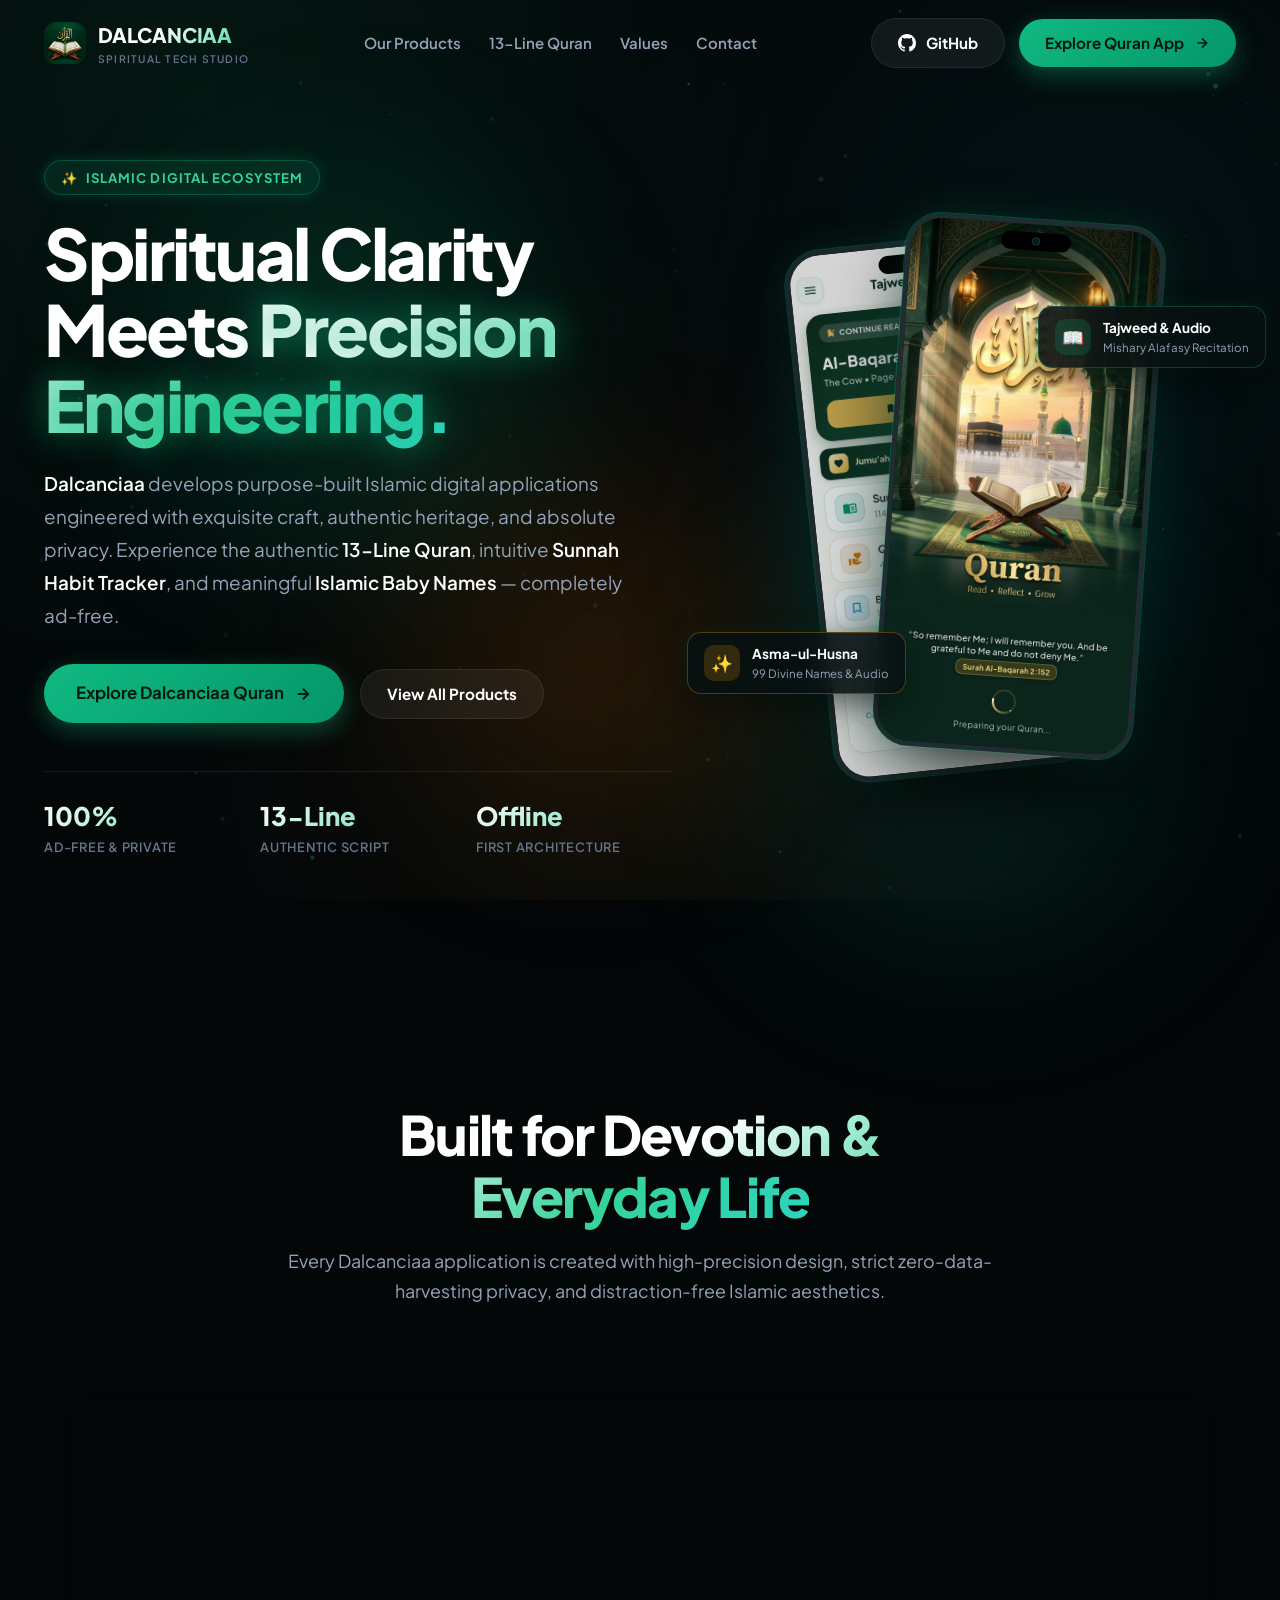
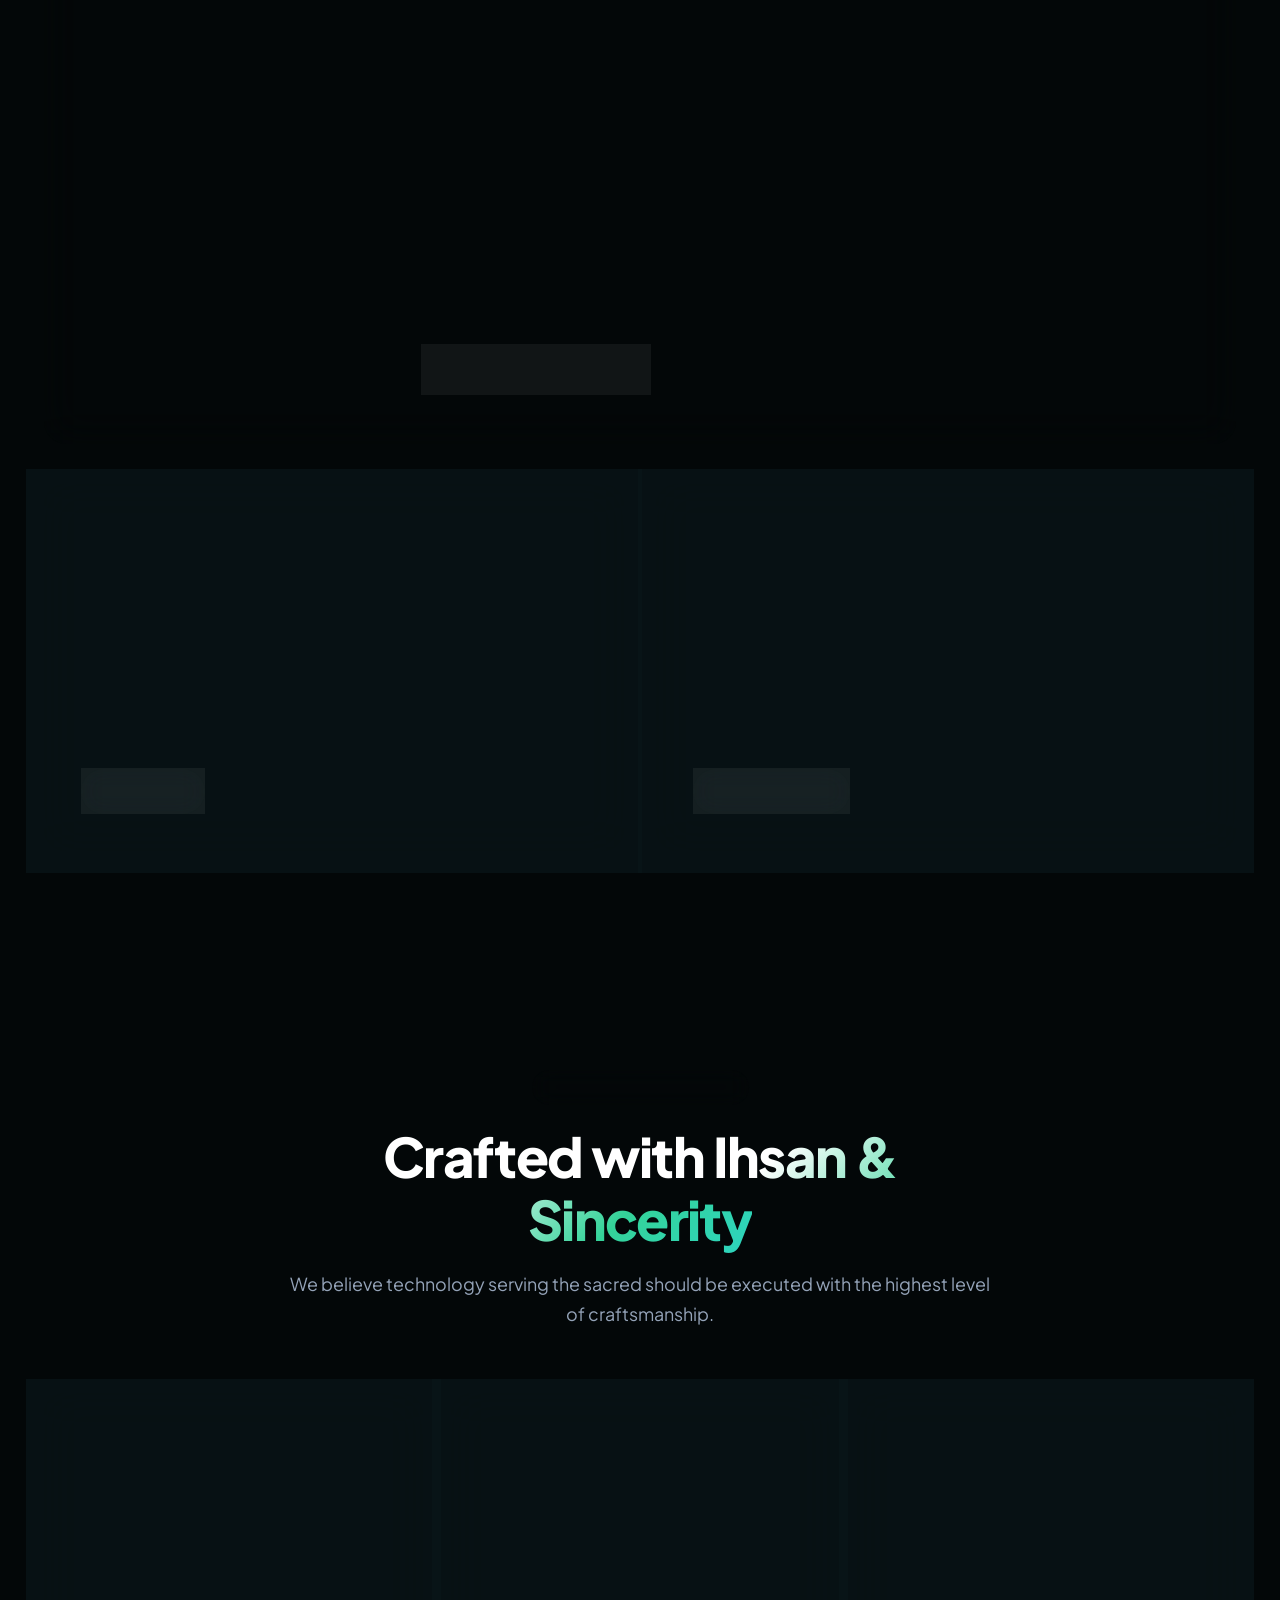
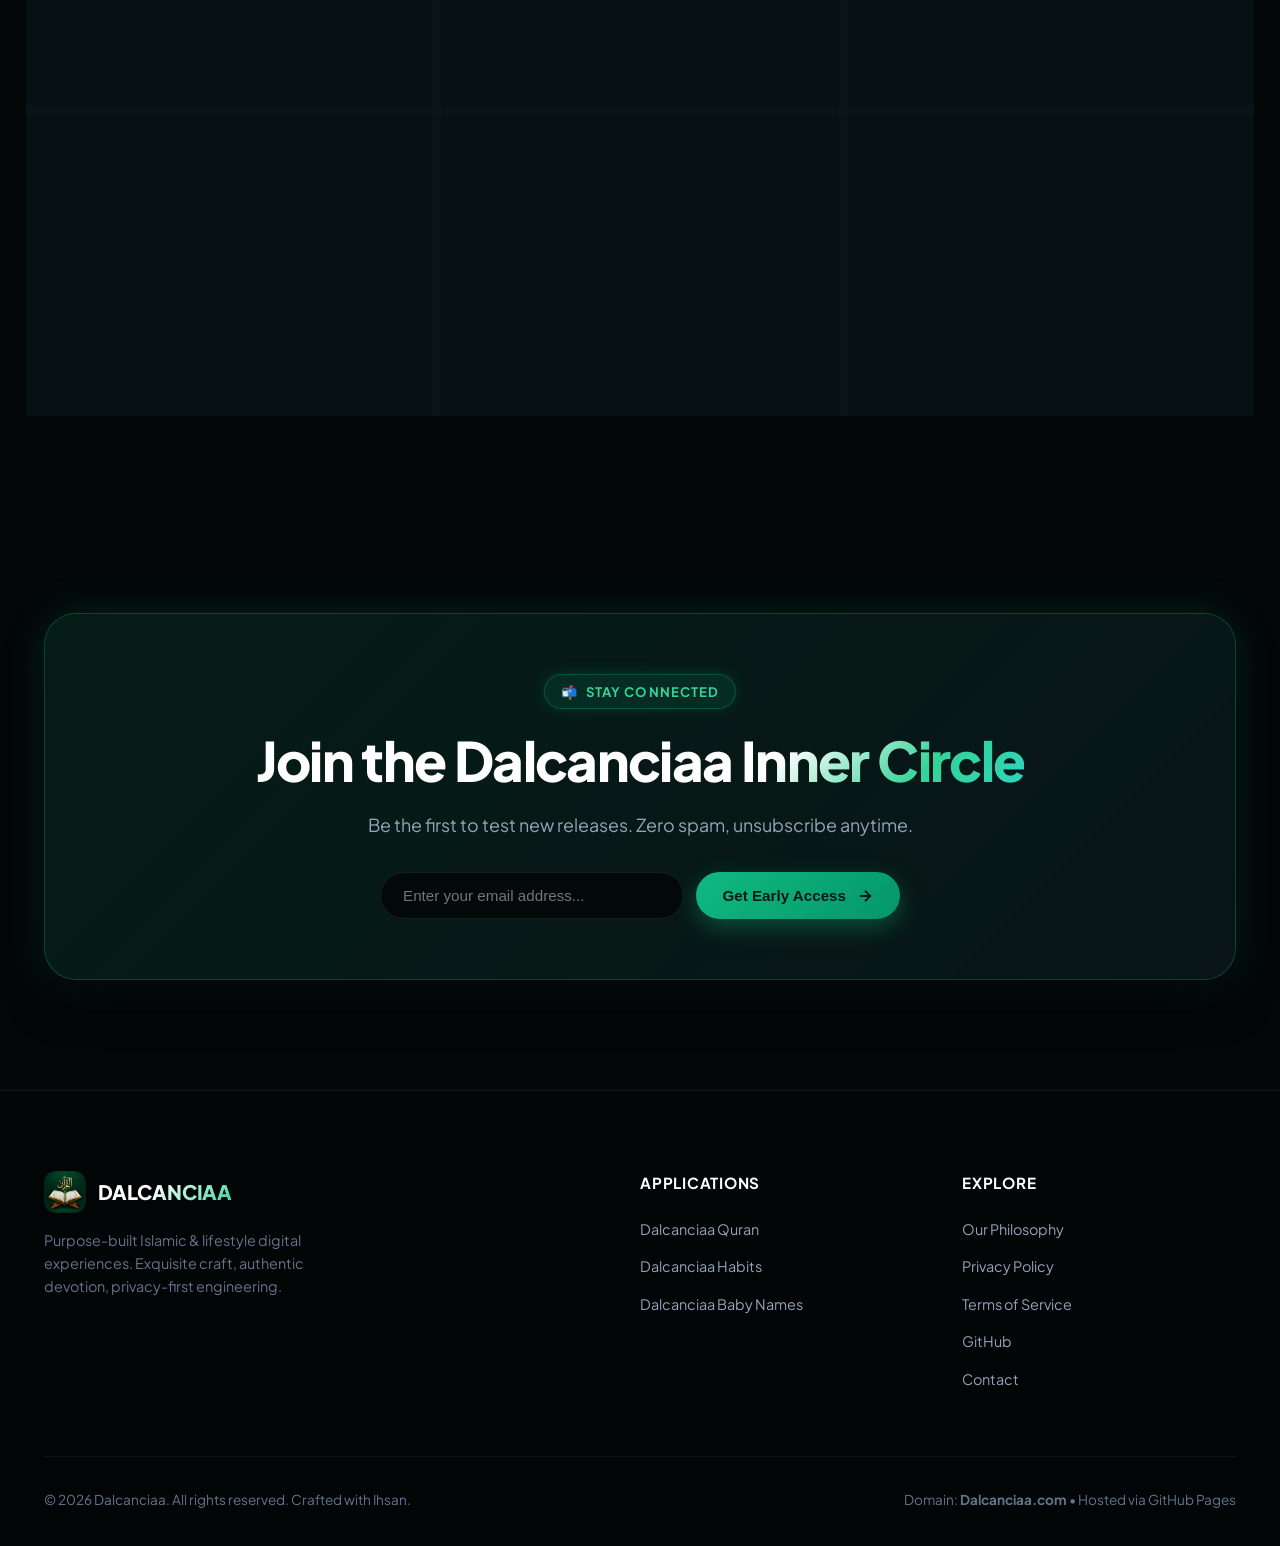
==== commit 1f2f63b9: "Add Privacy Policy and Terms of Service pages" ====
--- a/index.html
+++ b/index.html
@@ -351,6 +351,8 @@
           <h4>Explore</h4>
           <ul class="footer-links">
             <li><a href="#values">Our Philosophy</a></li>
+            <li><a href="privacy.html">Privacy Policy</a></li>
+            <li><a href="terms.html">Terms of Service</a></li>
             <li><a href="https://github.com/dalcanciaa" target="_blank" rel="noopener noreferrer">GitHub</a></li>
             <li><a href="#contact">Contact</a></li>
           </ul>
--- a/styles.css
+++ b/styles.css
@@ -297,6 +297,93 @@
 .newsletter-form { display: flex; max-width: 520px; margin: 32px auto 0; gap: 12px; }
 .newsletter-input { flex: 1; padding: 14px 22px; background: rgba(3,7,8,0.8); border: 1px solid var(--border-subtle); border-radius: var(--radius-full); color: #fff; font-size: 0.95rem; outline: none; transition: border-color var(--transition-fast); }
 .newsletter-input:focus { border-color: var(--emerald-primary); }
+
+/* ========== LEGAL / POLICY PAGES ========== */
+.legal-page-wrapper {
+  padding: 60px 0 100px;
+  position: relative;
+  z-index: 2;
+}
+.legal-card {
+  background: var(--bg-card);
+  border: 1px solid var(--border-subtle);
+  border-radius: var(--radius-xl);
+  padding: 56px 48px;
+  backdrop-filter: blur(20px);
+  box-shadow: var(--shadow-3d);
+  max-width: 900px;
+  margin: 0 auto;
+}
+.legal-header {
+  margin-bottom: 40px;
+  padding-bottom: 28px;
+  border-bottom: 1px solid var(--border-subtle);
+}
+.legal-meta {
+  display: flex;
+  gap: 20px;
+  margin-top: 14px;
+  color: var(--text-dim);
+  font-size: 0.9rem;
+}
+.legal-content {
+  display: flex;
+  flex-direction: column;
+  gap: 32px;
+  color: #cbd5e1;
+  font-size: 1rem;
+  line-height: 1.75;
+}
+.legal-section h2 {
+  font-size: 1.35rem;
+  font-weight: 700;
+  color: #fff;
+  margin-bottom: 14px;
+  display: flex;
+  align-items: center;
+  gap: 10px;
+}
+.legal-section h2::before {
+  content: "";
+  display: inline-block;
+  width: 6px;
+  height: 20px;
+  background: var(--emerald-primary);
+  border-radius: 4px;
+}
+.legal-section p {
+  margin-bottom: 12px;
+  color: var(--text-muted);
+}
+.legal-section ul {
+  list-style: none;
+  padding-left: 0;
+  display: flex;
+  flex-direction: column;
+  gap: 10px;
+  margin: 12px 0;
+}
+.legal-section ul li {
+  position: relative;
+  padding-left: 24px;
+  color: var(--text-muted);
+}
+.legal-section ul li::before {
+  content: "•";
+  position: absolute;
+  left: 8px;
+  color: var(--emerald-light);
+  font-weight: bold;
+}
+.legal-highlight-box {
+  background: rgba(16, 185, 129, 0.08);
+  border-left: 4px solid var(--emerald-primary);
+  border-radius: 0 var(--radius-md) var(--radius-md) 0;
+  padding: 18px 22px;
+  margin: 16px 0;
+  color: #e2e8f0;
+  font-size: 0.95rem;
+}
 
 /* ========== FOOTER ========== */
 .site-footer { background: #020506; border-top: 1px solid var(--border-subtle); padding: 80px 0 36px; position: relative; z-index: 2; }
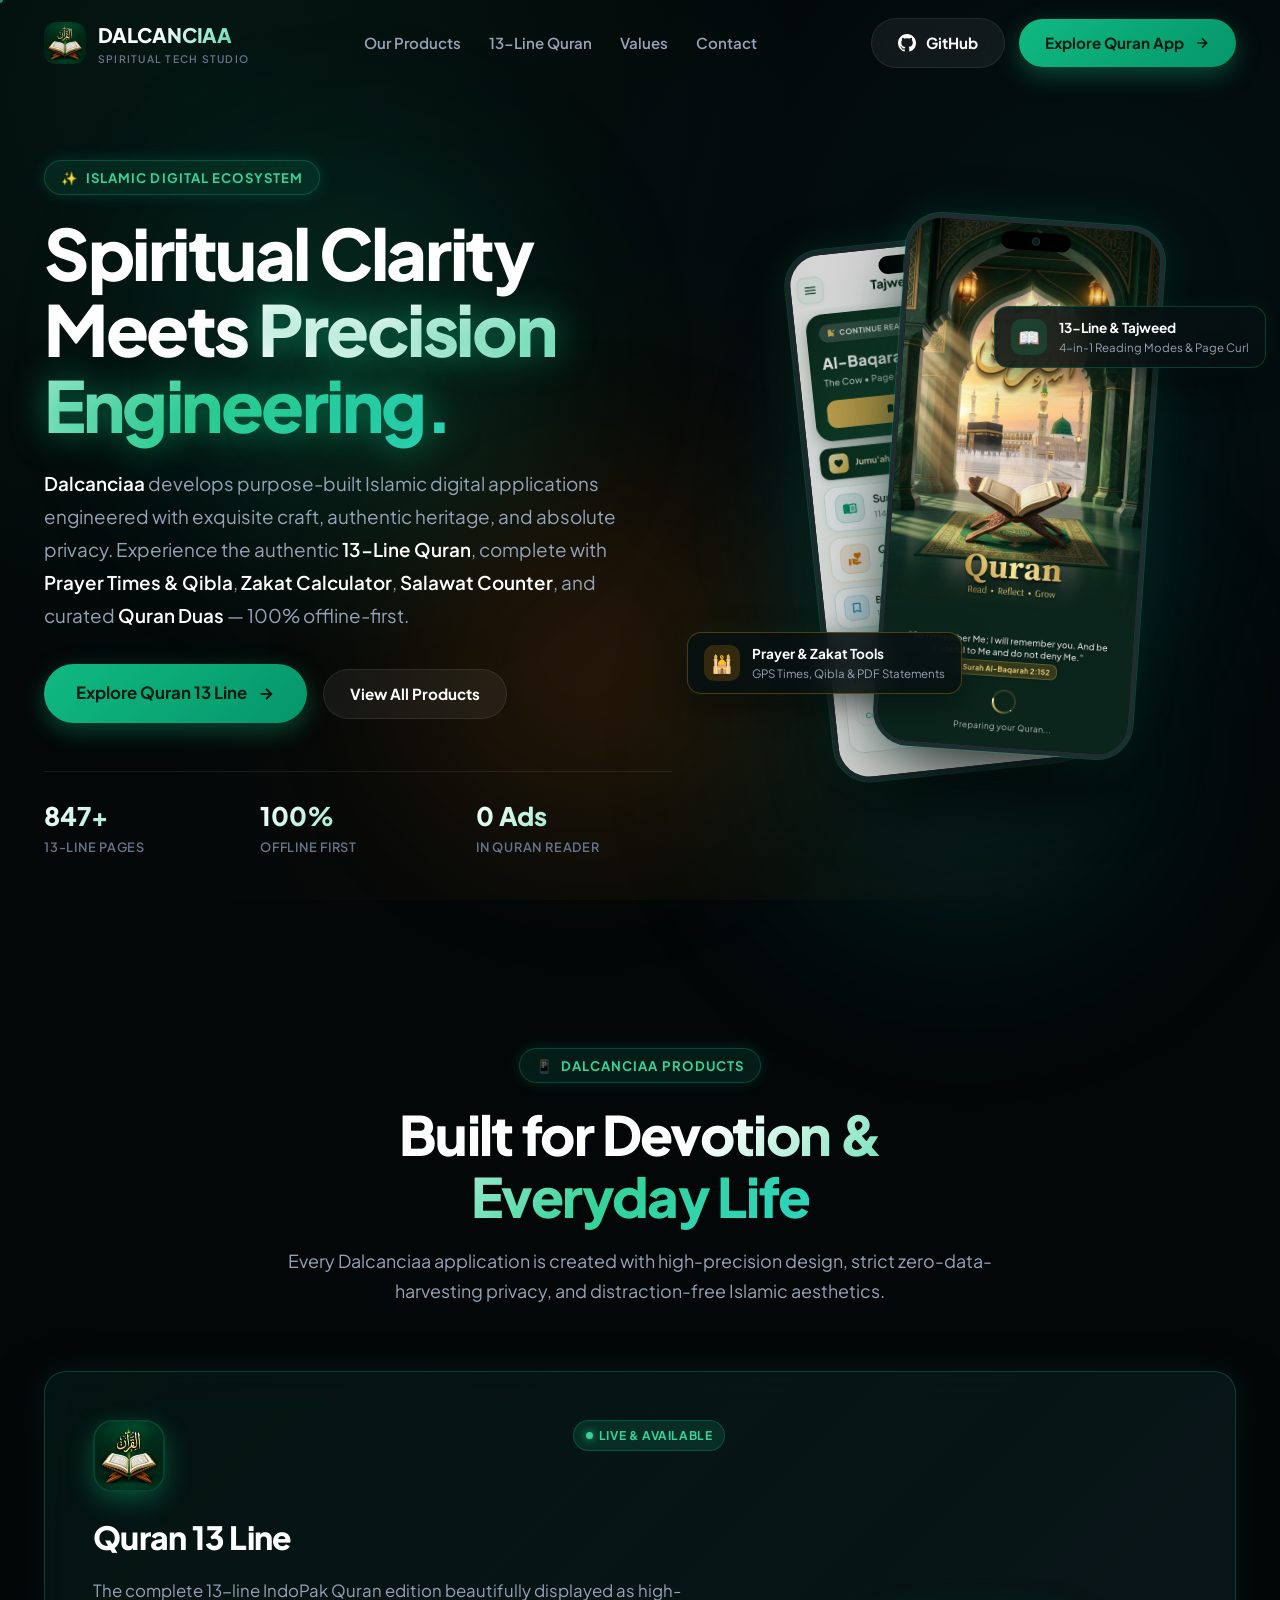
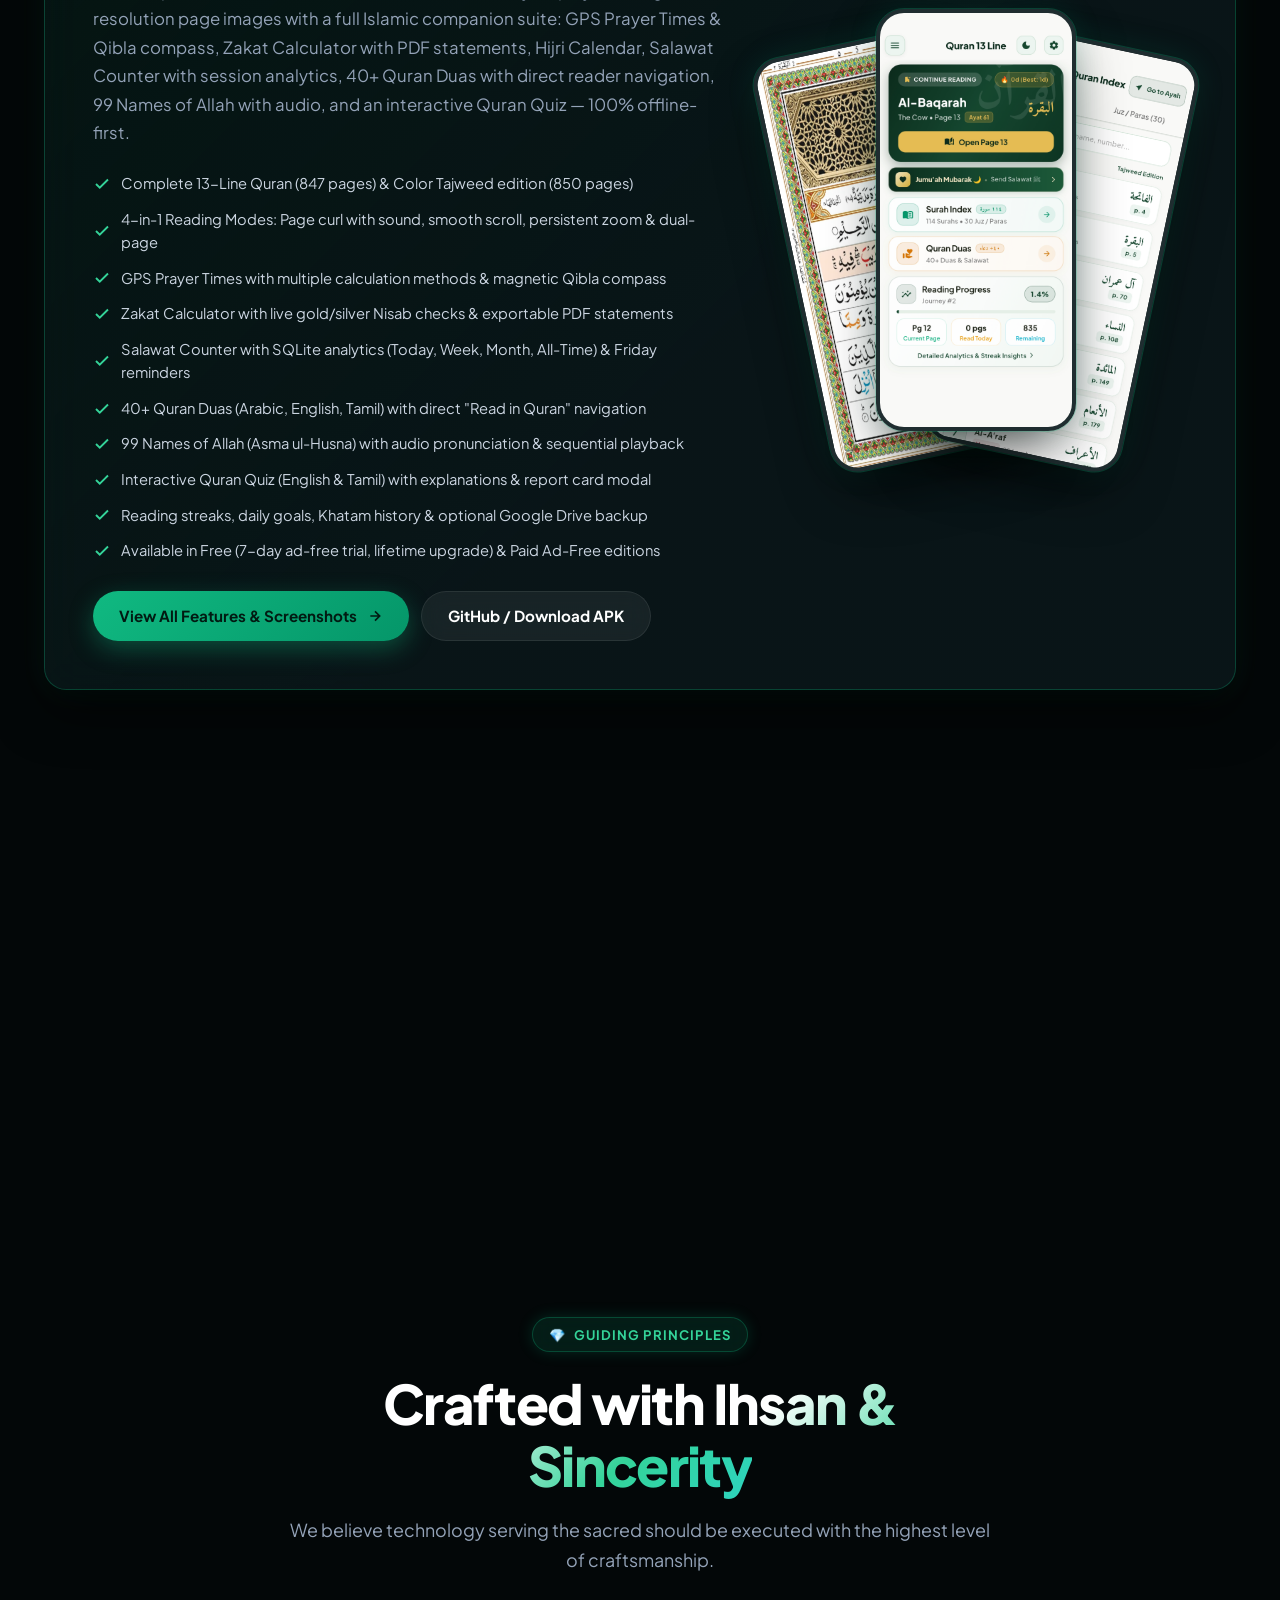
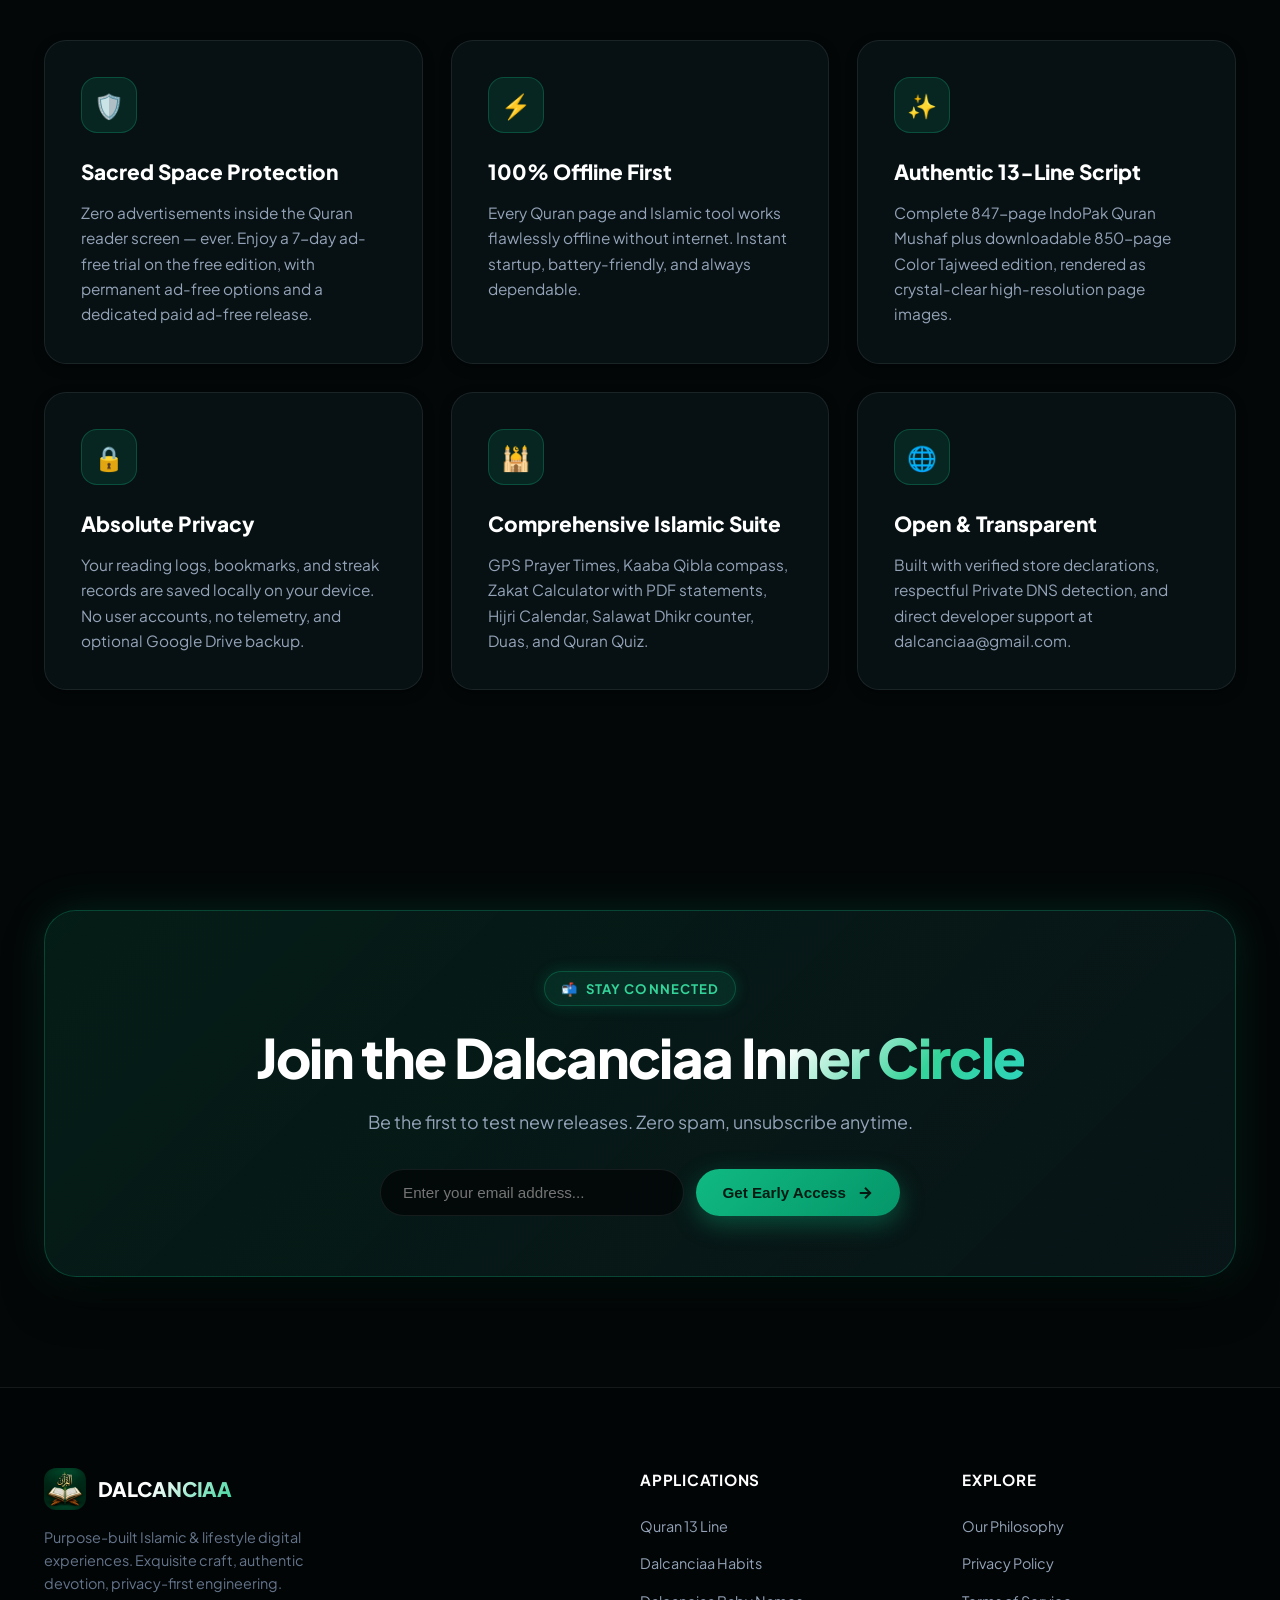
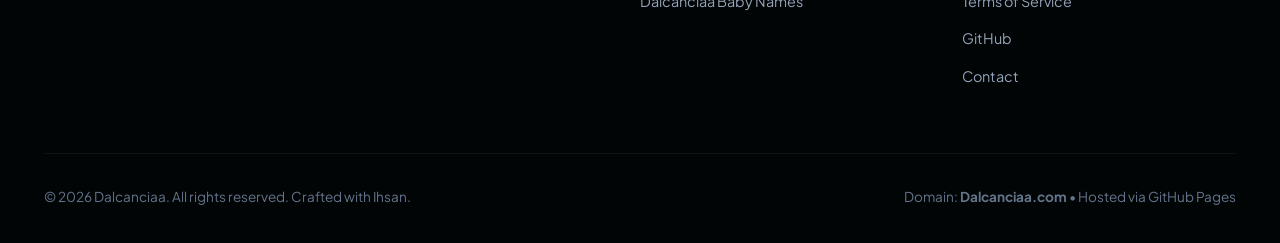
==== commit 741f8b47: "Align website content with Quran 13 Line application project - Align app identity to Quran 13 Line a" ====
--- a/index.html
+++ b/index.html
@@ -5,20 +5,20 @@
   <meta name="viewport" content="width=device-width, initial-scale=1.0">
   <title>Dalcanciaa | Purpose-Built Islamic Digital Ecosystem</title>
   
-  <meta name="description" content="Dalcanciaa creates modern, spiritually uplifting Islamic applications with precision engineering. Explore Dalcanciaa 13-Line Quran, Habit Tracker, and Islamic Baby Names — zero ads, privacy-first.">
-  <meta name="keywords" content="Dalcanciaa, 13 Line Quran, Quran App, Islamic Apps, Muslim Prayer App, 99 Names of Allah, Islamic Baby Names, Ad-Free Quran">
+  <meta name="description" content="Dalcanciaa creates modern, spiritually uplifting Islamic applications with precision engineering. Discover Quran 13 Line with Prayer Times, Zakat Calculator, Salawat Dhikr & 40+ Duas — 100% offline, privacy-first.">
+  <meta name="keywords" content="Dalcanciaa, Quran 13 Line, 13 Line Quran, Quran App, IndoPak Quran, Islamic Apps, Prayer Times, Zakat Calculator, Salawat Counter, 99 Names of Allah, Offline Quran">
   <meta name="author" content="Dalcanciaa">
   <link rel="canonical" href="https://dalcanciaa.com/">
 
   <meta property="og:type" content="website">
   <meta property="og:url" content="https://dalcanciaa.com/">
   <meta property="og:title" content="Dalcanciaa | Purpose-Built Islamic Digital Ecosystem">
-  <meta property="og:description" content="Spiritual Clarity Meets Precision Engineering. Beautiful 13-Line Quran, Sunnah Habit Tracker, and authentic Islamic tools — crafted with zero ads.">
+  <meta property="og:description" content="Spiritual Clarity Meets Precision Engineering. Beautiful 13-Line Quran, Prayer Times, Zakat Calculator, and authentic Islamic tools — 100% offline.">
   <meta property="og:image" content="https://dalcanciaa.com/assets/logo.png">
 
   <meta name="twitter:card" content="summary_large_image">
   <meta name="twitter:title" content="Dalcanciaa | Modern Islamic Apps">
-  <meta name="twitter:description" content="Purpose-built digital experiences for the modern Muslim. Ad-free, offline-first.">
+  <meta name="twitter:description" content="Purpose-built digital experiences for the modern Muslim. 100% offline-first and privacy-focused.">
 
   <link rel="icon" type="image/svg+xml" href="favicon.svg">
   <link rel="stylesheet" href="styles.css">
@@ -90,12 +90,13 @@
         <p class="hero-desc">
           <strong>Dalcanciaa</strong> develops purpose-built Islamic digital applications engineered with
           exquisite craft, authentic heritage, and absolute privacy. Experience the authentic <strong>13-Line Quran</strong>,
-          intuitive <strong>Sunnah Habit Tracker</strong>, and meaningful <strong>Islamic Baby Names</strong> — completely ad-free.
+          complete with <strong>Prayer Times & Qibla</strong>, <strong>Zakat Calculator</strong>, <strong>Salawat Counter</strong>,
+          and curated <strong>Quran Duas</strong> — 100% offline-first.
         </p>
 
         <div class="hero-cta-group">
           <a href="quran.html" class="btn btn-primary btn-lg">
-            <span>Explore Dalcanciaa Quran</span>
+            <span>Explore Quran 13 Line</span>
             <svg width="18" height="18" viewBox="0 0 24 24" fill="none" stroke="currentColor" stroke-width="2.5"><path d="M5 12h14M12 5l7 7-7 7"/></svg>
           </a>
           <a href="#products" class="btn btn-secondary">
@@ -105,16 +106,16 @@
 
         <div class="hero-stats">
           <div class="stat-item">
+            <span class="stat-number">847+</span>
+            <span class="stat-label">13-Line Pages</span>
+          </div>
+          <div class="stat-item">
             <span class="stat-number">100%</span>
-            <span class="stat-label">Ad-Free & Private</span>
+            <span class="stat-label">Offline First</span>
           </div>
           <div class="stat-item">
-            <span class="stat-number">13-Line</span>
-            <span class="stat-label">Authentic Script</span>
-          </div>
-          <div class="stat-item">
-            <span class="stat-number">Offline</span>
-            <span class="stat-label">First Architecture</span>
+            <span class="stat-number">0 Ads</span>
+            <span class="stat-label">In Quran Reader</span>
           </div>
         </div>
       </div>
@@ -126,16 +127,16 @@
         <div class="floating-3d-badge floating-badge-1">
           <div class="floating-badge-icon">📖</div>
           <div class="floating-badge-text">
-            <span class="floating-badge-title">Tajweed & Audio</span>
-            <span class="floating-badge-sub">Mishary Alafasy Recitation</span>
+            <span class="floating-badge-title">13-Line & Tajweed</span>
+            <span class="floating-badge-sub">4-in-1 Reading Modes & Page Curl</span>
           </div>
         </div>
 
         <div class="floating-3d-badge floating-badge-2">
-          <div class="floating-badge-icon">✨</div>
+          <div class="floating-badge-icon">🕌</div>
           <div class="floating-badge-text">
-            <span class="floating-badge-title">Asma-ul-Husna</span>
-            <span class="floating-badge-sub">99 Divine Names & Audio</span>
+            <span class="floating-badge-title">Prayer & Zakat Tools</span>
+            <span class="floating-badge-sub">GPS Times, Qibla & PDF Statements</span>
           </div>
         </div>
 
@@ -183,16 +184,20 @@
             <span class="app-status-badge status-live">Live & Available</span>
           </div>
 
-          <h3 class="product-title">Dalcanciaa 13-Line Quran</h3>
-          <p class="product-desc">The premier digital 13-Line Indo-Pak script Quran experience. Crystal-clear typography, Tajweed colors, audio recitation, Quran Duas & Salawat, 99 Names of Allah, reading progress analytics, and bookmarks — completely ad-free and offline-first.</p>
+          <h3 class="product-title">Quran 13 Line</h3>
+          <p class="product-desc">The complete 13-line IndoPak Quran edition beautifully displayed as high-resolution page images with a full Islamic companion suite: GPS Prayer Times & Qibla compass, Zakat Calculator with PDF statements, Hijri Calendar, Salawat Counter with session analytics, 40+ Quran Duas with direct reader navigation, 99 Names of Allah with audio, and an interactive Quran Quiz — 100% offline-first.</p>
 
           <ul class="feature-list">
-            <li><svg width="18" height="18" viewBox="0 0 24 24" fill="none" stroke="currentColor" stroke-width="2.5"><path d="M20 6L9 17l-5-5"/></svg><span>Authentic 13-Line Indo-Pak & Tajweed color-coded format</span></li>
-            <li><svg width="18" height="18" viewBox="0 0 24 24" fill="none" stroke="currentColor" stroke-width="2.5"><path d="M20 6L9 17l-5-5"/></svg><span>Audio Recitation by world-renowned Qaris with Ayah highlighting</span></li>
-            <li><svg width="18" height="18" viewBox="0 0 24 24" fill="none" stroke="currentColor" stroke-width="2.5"><path d="M20 6L9 17l-5-5"/></svg><span>40+ Quran Duas & Salawat with Arabic, Translation & Counter</span></li>
-            <li><svg width="18" height="18" viewBox="0 0 24 24" fill="none" stroke="currentColor" stroke-width="2.5"><path d="M20 6L9 17l-5-5"/></svg><span>Asma-ul-Husna (99 Names of Allah) with meanings & audio</span></li>
-            <li><svg width="18" height="18" viewBox="0 0 24 24" fill="none" stroke="currentColor" stroke-width="2.5"><path d="M20 6L9 17l-5-5"/></svg><span>Reading progress, streak tracking, bookmarks & history</span></li>
-            <li><svg width="18" height="18" viewBox="0 0 24 24" fill="none" stroke="currentColor" stroke-width="2.5"><path d="M20 6L9 17l-5-5"/></svg><span>Night mode, settings, zero ads, 100% offline</span></li>
+            <li><svg width="18" height="18" viewBox="0 0 24 24" fill="none" stroke="currentColor" stroke-width="2.5"><path d="M20 6L9 17l-5-5"/></svg><span>Complete 13-Line Quran (847 pages) & Color Tajweed edition (850 pages)</span></li>
+            <li><svg width="18" height="18" viewBox="0 0 24 24" fill="none" stroke="currentColor" stroke-width="2.5"><path d="M20 6L9 17l-5-5"/></svg><span>4-in-1 Reading Modes: Page curl with sound, smooth scroll, persistent zoom & dual-page</span></li>
+            <li><svg width="18" height="18" viewBox="0 0 24 24" fill="none" stroke="currentColor" stroke-width="2.5"><path d="M20 6L9 17l-5-5"/></svg><span>GPS Prayer Times with multiple calculation methods & magnetic Qibla compass</span></li>
+            <li><svg width="18" height="18" viewBox="0 0 24 24" fill="none" stroke="currentColor" stroke-width="2.5"><path d="M20 6L9 17l-5-5"/></svg><span>Zakat Calculator with live gold/silver Nisab checks & exportable PDF statements</span></li>
+            <li><svg width="18" height="18" viewBox="0 0 24 24" fill="none" stroke="currentColor" stroke-width="2.5"><path d="M20 6L9 17l-5-5"/></svg><span>Salawat Counter with SQLite analytics (Today, Week, Month, All-Time) & Friday reminders</span></li>
+            <li><svg width="18" height="18" viewBox="0 0 24 24" fill="none" stroke="currentColor" stroke-width="2.5"><path d="M20 6L9 17l-5-5"/></svg><span>40+ Quran Duas (Arabic, English, Tamil) with direct "Read in Quran" navigation</span></li>
+            <li><svg width="18" height="18" viewBox="0 0 24 24" fill="none" stroke="currentColor" stroke-width="2.5"><path d="M20 6L9 17l-5-5"/></svg><span>99 Names of Allah (Asma ul-Husna) with audio pronunciation & sequential playback</span></li>
+            <li><svg width="18" height="18" viewBox="0 0 24 24" fill="none" stroke="currentColor" stroke-width="2.5"><path d="M20 6L9 17l-5-5"/></svg><span>Interactive Quran Quiz (English & Tamil) with explanations & report card modal</span></li>
+            <li><svg width="18" height="18" viewBox="0 0 24 24" fill="none" stroke="currentColor" stroke-width="2.5"><path d="M20 6L9 17l-5-5"/></svg><span>Reading streaks, daily goals, Khatam history & optional Google Drive backup</span></li>
+            <li><svg width="18" height="18" viewBox="0 0 24 24" fill="none" stroke="currentColor" stroke-width="2.5"><path d="M20 6L9 17l-5-5"/></svg><span>Available in Free (7-day ad-free trial, lifetime upgrade) & Paid Ad-Free editions</span></li>
           </ul>
 
           <div class="product-actions">
@@ -273,33 +278,33 @@
       <div class="values-grid">
         <div class="value-card glass-card" data-tilt>
           <div class="value-icon-box">🛡️</div>
-          <h3 class="value-title">Zero Advertisements</h3>
-          <p class="value-desc">No banners, no popup video ads, no commercial tracking. Your spiritual time remains untainted by digital distractions.</p>
+          <h3 class="value-title">Sacred Space Protection</h3>
+          <p class="value-desc">Zero advertisements inside the Quran reader screen — ever. Enjoy a 7-day ad-free trial on the free edition, with permanent ad-free options and a dedicated paid ad-free release.</p>
         </div>
         <div class="value-card glass-card" data-tilt>
           <div class="value-icon-box">⚡</div>
-          <h3 class="value-title">Offline First</h3>
-          <p class="value-desc">Every feature works flawlessly without internet. Fast startup, minimal battery footprint, always reliable.</p>
+          <h3 class="value-title">100% Offline First</h3>
+          <p class="value-desc">Every Quran page and Islamic tool works flawlessly offline without internet. Instant startup, battery-friendly, and always dependable.</p>
         </div>
         <div class="value-card glass-card" data-tilt>
           <div class="value-icon-box">✨</div>
-          <h3 class="value-title">Authentic Typography</h3>
-          <p class="value-desc">Standard 13-line Indo-Pak script meticulously proofread against traditional printed Mushafs with Tajweed annotations.</p>
+          <h3 class="value-title">Authentic 13-Line Script</h3>
+          <p class="value-desc">Complete 847-page IndoPak Quran Mushaf plus downloadable 850-page Color Tajweed edition, rendered as crystal-clear high-resolution page images.</p>
         </div>
         <div class="value-card glass-card" data-tilt>
           <div class="value-icon-box">🔒</div>
           <h3 class="value-title">Absolute Privacy</h3>
-          <p class="value-desc">Your prayer streaks, bookmarks, and spiritual reflections belong solely to you. We never sell or collect user data.</p>
-        </div>
-        <div class="value-card glass-card" data-tilt>
-          <div class="value-icon-box">🎨</div>
-          <h3 class="value-title">Modern 3D Aesthetics</h3>
-          <p class="value-desc">Fluid glassmorphism, responsive layouts, and intuitive UX — applications you genuinely enjoy opening every single day.</p>
+          <p class="value-desc">Your reading logs, bookmarks, and streak records are saved locally on your device. No user accounts, no telemetry, and optional Google Drive backup.</p>
+        </div>
+        <div class="value-card glass-card" data-tilt>
+          <div class="value-icon-box">🕌</div>
+          <h3 class="value-title">Comprehensive Islamic Suite</h3>
+          <p class="value-desc">GPS Prayer Times, Kaaba Qibla compass, Zakat Calculator with PDF statements, Hijri Calendar, Salawat Dhikr counter, Duas, and Quran Quiz.</p>
         </div>
         <div class="value-card glass-card" data-tilt>
           <div class="value-icon-box">🌐</div>
           <h3 class="value-title">Open & Transparent</h3>
-          <p class="value-desc">Built in the open on GitHub. We invite developers and designers to audit, contribute, and collaborate.</p>
+          <p class="value-desc">Built with verified store declarations, respectful Private DNS detection, and direct developer support at dalcanciaa@gmail.com.</p>
         </div>
       </div>
     </div>
@@ -342,7 +347,7 @@
         <div class="footer-col">
           <h4>Applications</h4>
           <ul class="footer-links">
-            <li><a href="quran.html">Dalcanciaa Quran</a></li>
+            <li><a href="quran.html">Quran 13 Line</a></li>
             <li><a href="#products">Dalcanciaa Habits</a></li>
             <li><a href="#products">Dalcanciaa Baby Names</a></li>
           </ul>
@@ -354,7 +359,7 @@
             <li><a href="privacy.html">Privacy Policy</a></li>
             <li><a href="terms.html">Terms of Service</a></li>
             <li><a href="https://github.com/dalcanciaa" target="_blank" rel="noopener noreferrer">GitHub</a></li>
-            <li><a href="#contact">Contact</a></li>
+            <li><a href="mailto:dalcanciaa@gmail.com">Contact</a></li>
           </ul>
         </div>
       </div>
--- a/styles.css
+++ b/styles.css
@@ -385,6 +385,138 @@
   font-size: 0.95rem;
 }
 
+/* ========== APP VARIANTS / PRICING CARDS ========== */
+.variants-section { margin-top: 40px; margin-bottom: 20px; }
+.variants-grid { display: grid; grid-template-columns: 1fr 1fr; gap: 28px; }
+.variant-card {
+  padding: 36px 32px;
+  display: flex;
+  flex-direction: column;
+  position: relative;
+  background: var(--bg-card);
+  border: 1px solid var(--border-subtle);
+  border-radius: var(--radius-lg);
+  transition: all var(--transition-smooth);
+}
+.variant-card:hover {
+  transform: translateY(-6px);
+  box-shadow: var(--shadow-md);
+}
+.variant-card.featured {
+  border-color: var(--border-emerald);
+  background: linear-gradient(145deg, rgba(16,185,129,0.1), rgba(10,23,26,0.9) 70%);
+  box-shadow: 0 15px 40px rgba(0,0,0,0.5), 0 0 25px rgba(16,185,129,0.15);
+}
+.variant-card.paid {
+  border-color: var(--border-gold);
+  background: linear-gradient(145deg, rgba(245,158,11,0.08), rgba(10,23,26,0.9) 70%);
+  box-shadow: 0 15px 40px rgba(0,0,0,0.5), 0 0 25px rgba(245,158,11,0.15);
+}
+.variant-ribbon {
+  position: absolute;
+  top: 18px;
+  right: 18px;
+  padding: 4px 12px;
+  border-radius: var(--radius-full);
+  font-size: 0.72rem;
+  font-weight: 800;
+  letter-spacing: 0.08em;
+  text-transform: uppercase;
+}
+.variant-ribbon.free-tag {
+  background: rgba(16,185,129,0.18);
+  border: 1px solid var(--border-emerald);
+  color: var(--emerald-light);
+}
+.variant-ribbon.paid-tag {
+  background: rgba(245,158,11,0.18);
+  border: 1px solid var(--border-gold);
+  color: var(--gold-light);
+}
+.variant-title { font-size: 1.55rem; font-weight: 800; color: #fff; margin-bottom: 6px; }
+.variant-pkg { font-family: monospace; font-size: 0.8rem; color: var(--text-dim); margin-bottom: 14px; }
+.variant-price-box { display: flex; align-items: baseline; gap: 8px; margin-bottom: 18px; }
+.variant-price { font-size: 2.2rem; font-weight: 800; color: #fff; }
+.variant-period { font-size: 0.88rem; color: var(--text-muted); }
+.variant-desc { font-size: 0.95rem; color: var(--text-muted); line-height: 1.6; margin-bottom: 22px; }
+.variant-features { list-style: none; display: flex; flex-direction: column; gap: 10px; margin-bottom: 28px; flex: 1; }
+.variant-features li { display: flex; align-items: flex-start; gap: 10px; font-size: 0.9rem; color: #cbd5e1; line-height: 1.5; }
+.variant-features li svg { color: var(--emerald-light); flex-shrink: 0; margin-top: 3px; }
+.variant-card.paid .variant-features li svg { color: var(--gold-light); }
+
+/* ========== SPECS TABLE ========== */
+.specs-table-wrapper {
+  overflow-x: auto;
+  border-radius: var(--radius-lg);
+  border: 1px solid var(--border-subtle);
+  background: var(--bg-card);
+  backdrop-filter: blur(20px);
+  margin-top: 32px;
+}
+.specs-table {
+  width: 100%;
+  border-collapse: collapse;
+  text-align: left;
+  font-size: 0.92rem;
+}
+.specs-table th, .specs-table td {
+  padding: 16px 22px;
+  border-bottom: 1px solid rgba(255,255,255,0.06);
+}
+.specs-table th {
+  background: rgba(255,255,255,0.03);
+  font-weight: 700;
+  color: var(--emerald-light);
+  text-transform: uppercase;
+  font-size: 0.78rem;
+  letter-spacing: 0.08em;
+}
+.specs-table td {
+  color: #cbd5e1;
+}
+.specs-table tr:last-child td { border-bottom: none; }
+.specs-table td:first-child {
+  font-weight: 600;
+  color: #fff;
+  white-space: nowrap;
+}
+
+/* ========== TOOL HIGHLIGHTS GRID ========== */
+.tools-grid {
+  display: grid;
+  grid-template-columns: repeat(3, 1fr);
+  gap: 24px;
+  margin-top: 40px;
+}
+.tool-card {
+  padding: 30px 26px;
+  display: flex;
+  flex-direction: column;
+}
+.tool-card-icon {
+  width: 52px;
+  height: 52px;
+  border-radius: 14px;
+  background: rgba(16,185,129,0.12);
+  border: 1px solid var(--border-emerald);
+  display: flex;
+  align-items: center;
+  justify-content: center;
+  font-size: 1.5rem;
+  margin-bottom: 18px;
+}
+.tool-card-title {
+  font-size: 1.25rem;
+  font-weight: 800;
+  color: #fff;
+  margin-bottom: 10px;
+}
+.tool-card-desc {
+  font-size: 0.92rem;
+  color: var(--text-muted);
+  line-height: 1.6;
+}
+
 /* ========== FOOTER ========== */
 .site-footer { background: #020506; border-top: 1px solid var(--border-subtle); padding: 80px 0 36px; position: relative; z-index: 2; }
 .footer-grid { display: grid; grid-template-columns: 2fr 1fr 1fr; gap: 48px; margin-bottom: 64px; }
@@ -408,6 +540,7 @@
   .feature-showcase-row, .feature-showcase-row.reverse { grid-template-columns: 1fr; gap: 40px; direction: ltr; text-align: center; }
   .feature-phones { justify-content: center; }
   .values-grid { grid-template-columns: 1fr 1fr; }
+  .tools-grid { grid-template-columns: 1fr 1fr; }
   .footer-grid { grid-template-columns: 1fr 1fr; }
 }
 
@@ -423,6 +556,8 @@
   .fan-1 { left: 0; }
   .fan-3 { right: 0; }
   .values-grid { grid-template-columns: 1fr; }
+  .variants-grid { grid-template-columns: 1fr; }
+  .tools-grid { grid-template-columns: 1fr; }
   .newsletter-form { flex-direction: column; }
   .footer-grid { grid-template-columns: 1fr; gap: 36px; }
   .footer-bottom { flex-direction: column; gap: 14px; text-align: center; }
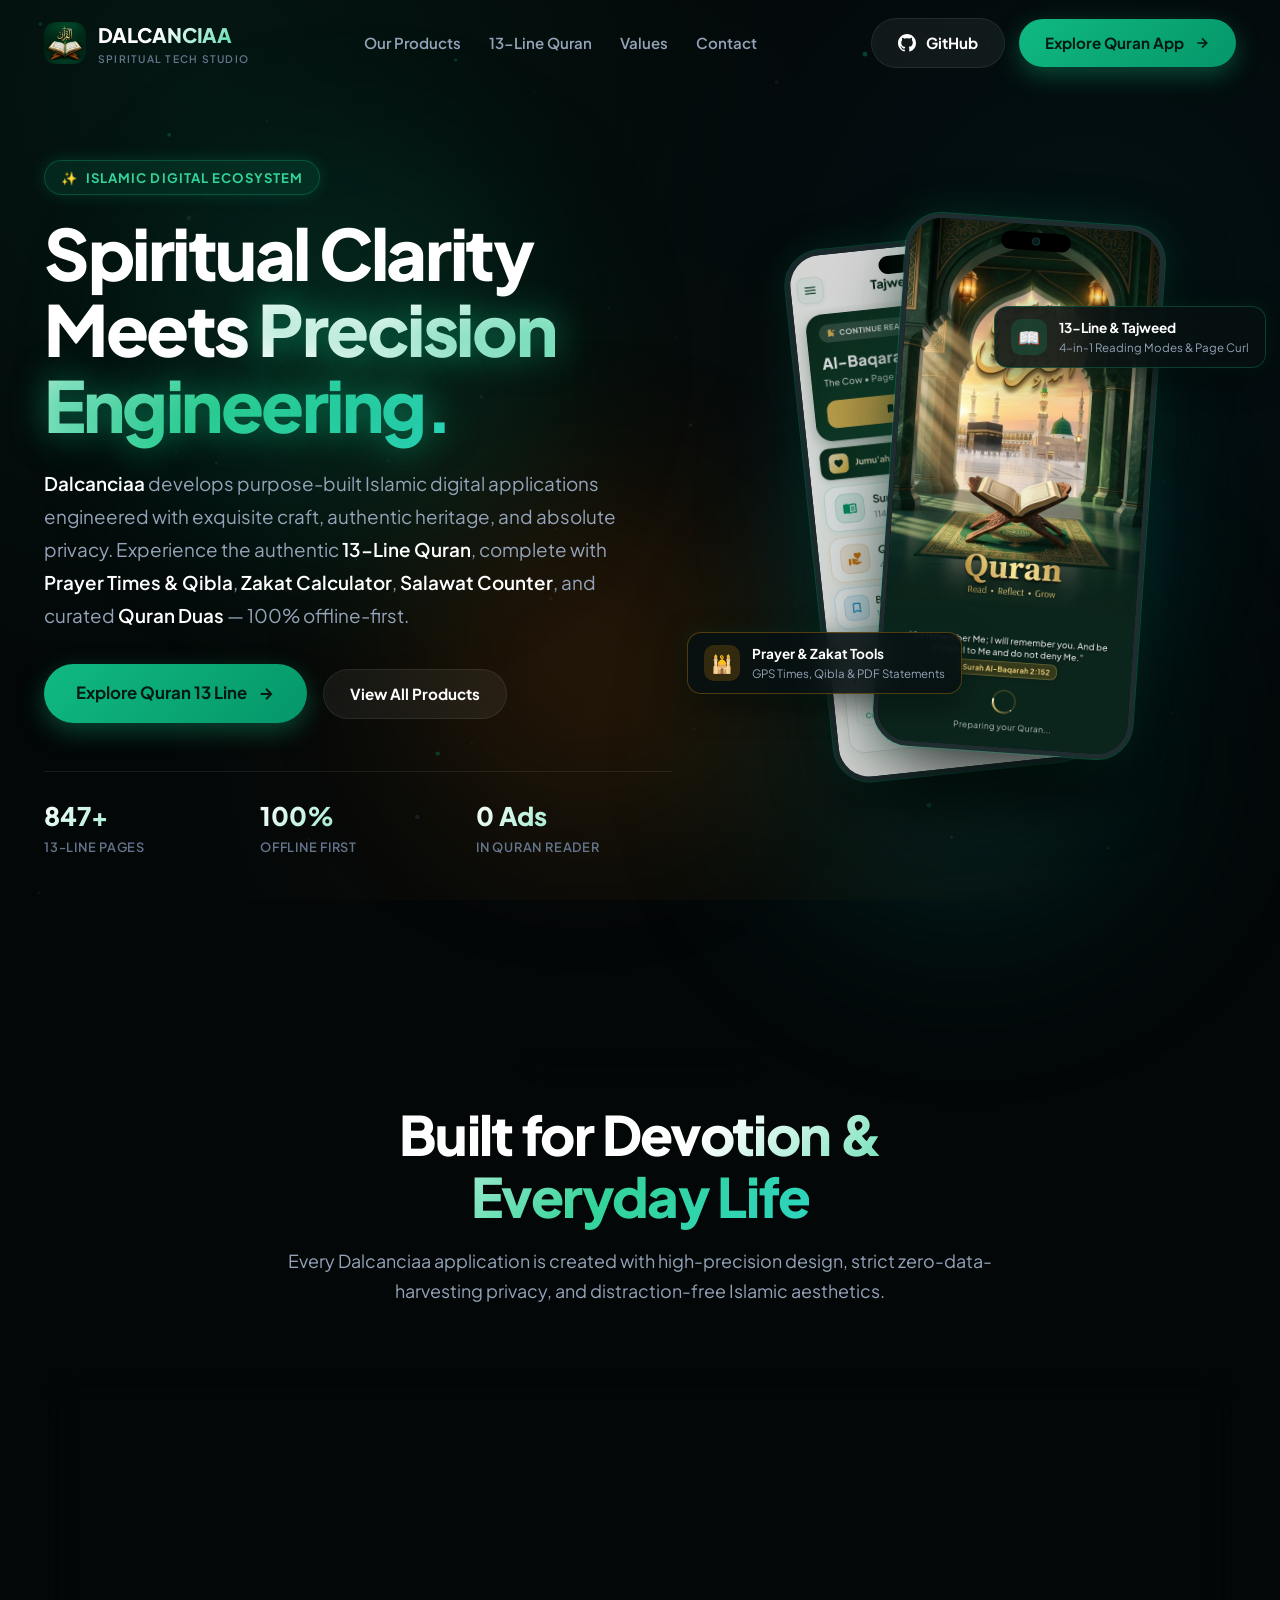
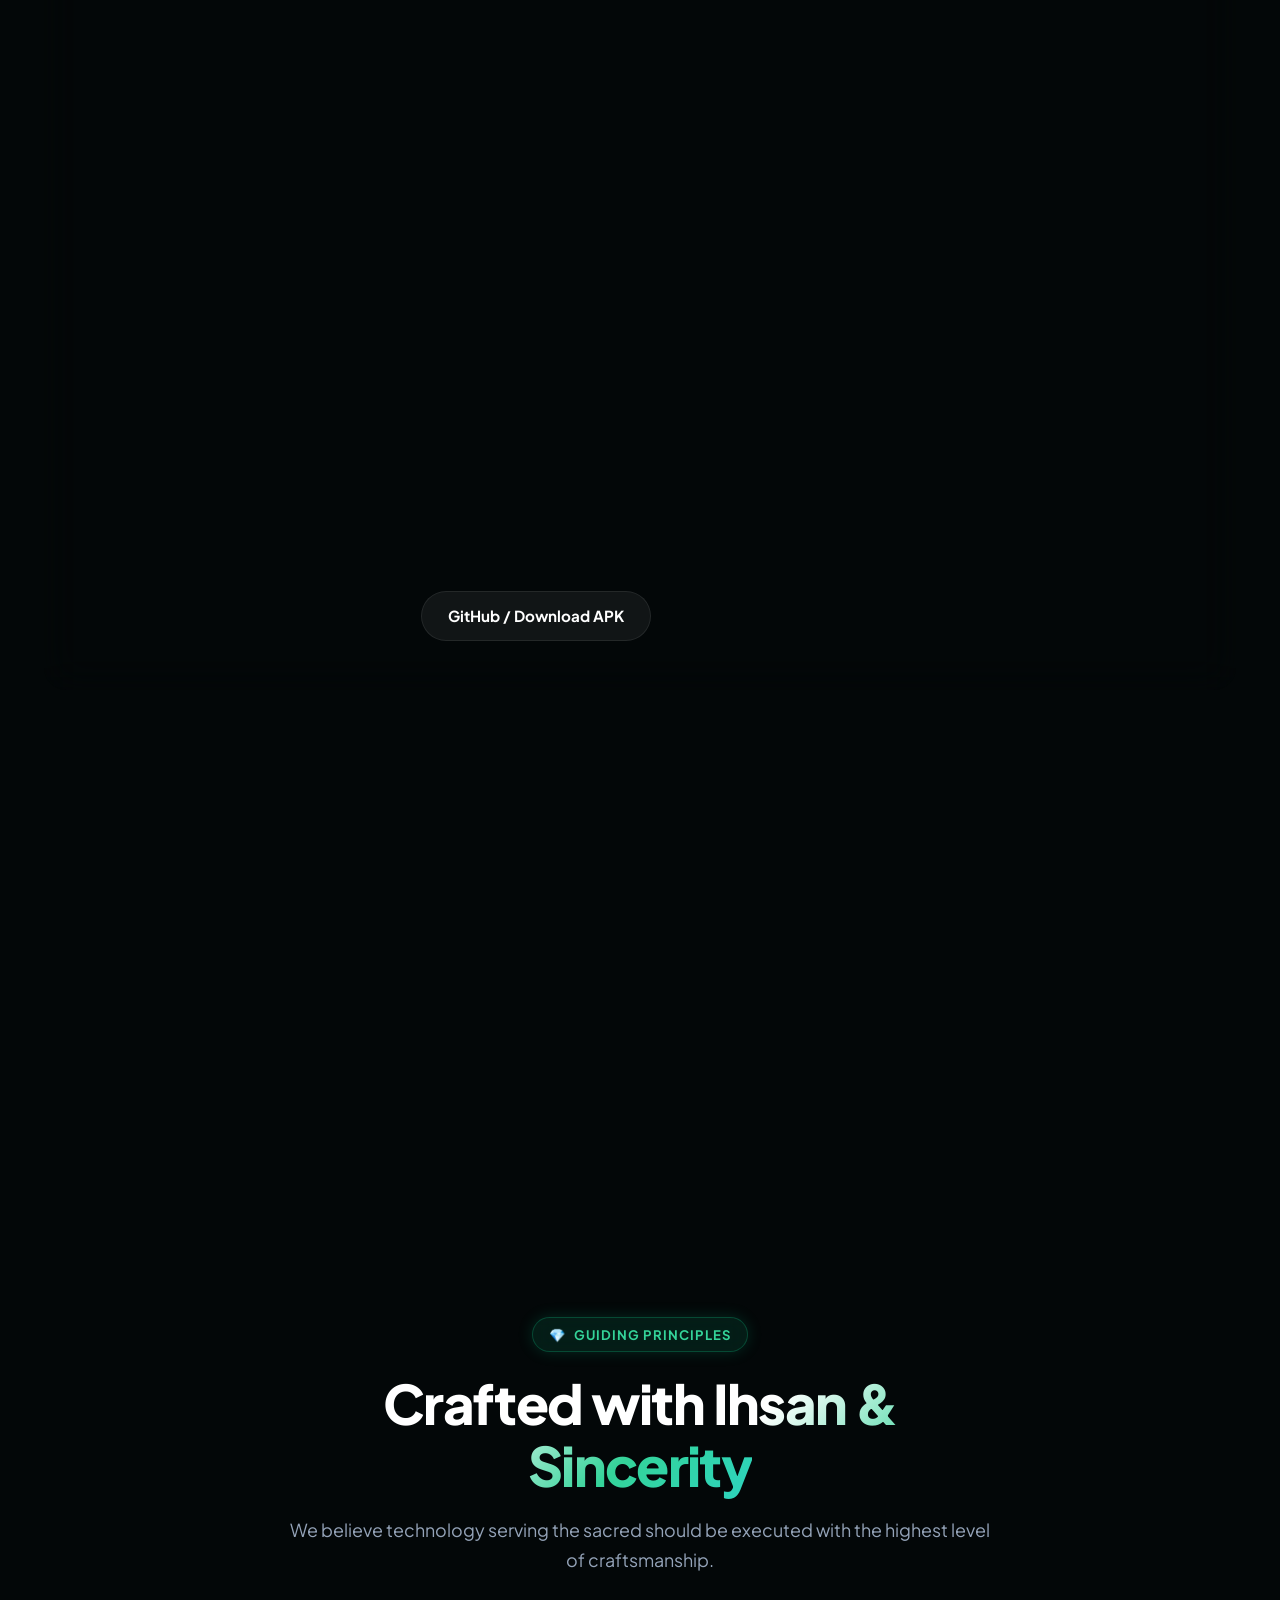
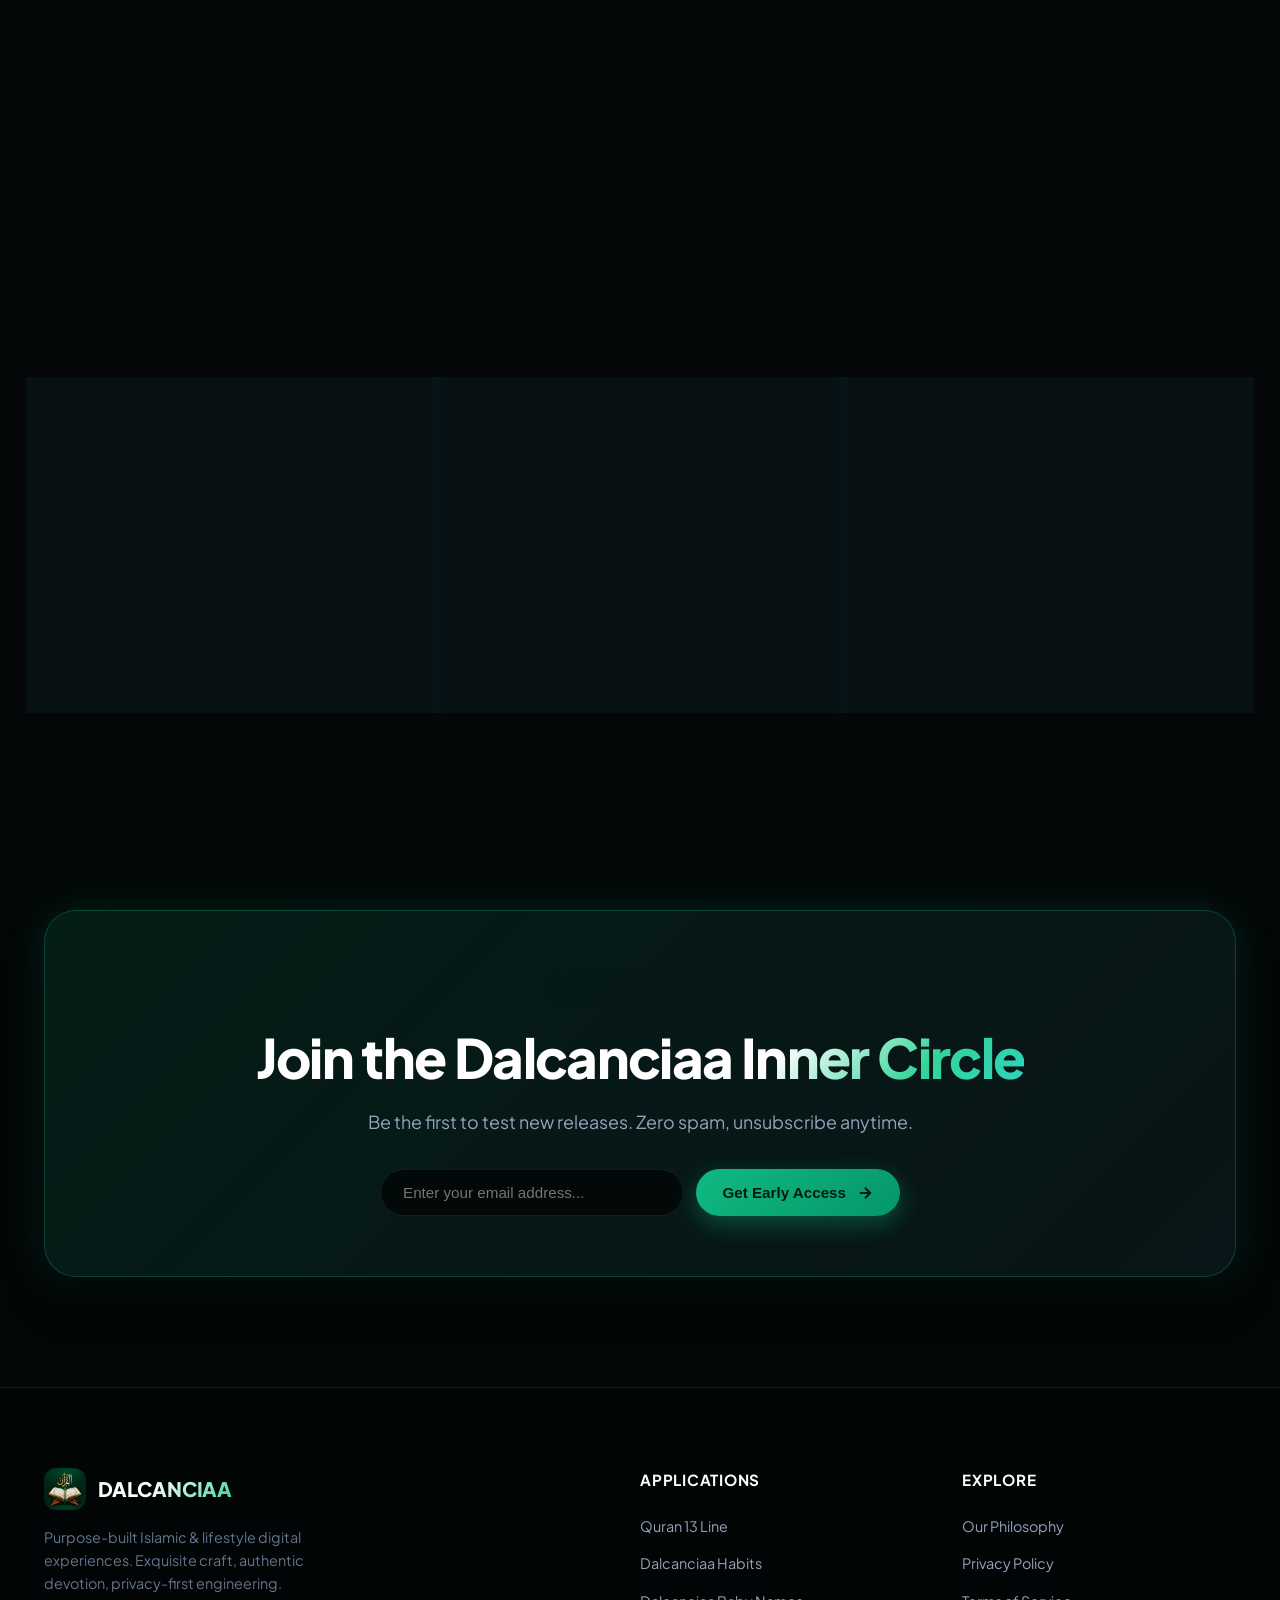
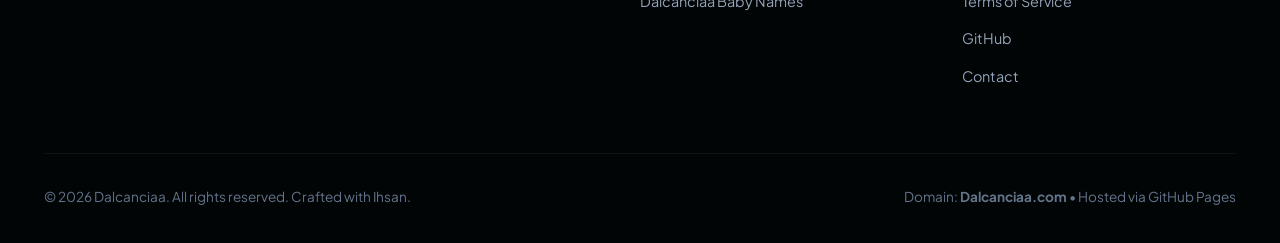
==== commit 207b5681: "seo: standardize internal links to root URL and refresh sitemap timestamps" ====
--- a/index.html
+++ b/index.html
@@ -45,7 +45,7 @@
   <!-- ========== NAVIGATION ========== -->
   <header class="site-nav" id="site-nav">
     <div class="container nav-container">
-      <a href="index.html" class="brand-logo">
+      <a href="/" class="brand-logo">
         <img src="assets/logo.png" alt="Dalcanciaa Logo" class="brand-logo-icon">
         <div class="brand-name">
           <span class="brand-title">DALCANCIAA</span>
@@ -338,7 +338,7 @@
     <div class="container">
       <div class="footer-grid">
         <div class="footer-brand-info">
-          <a href="index.html" class="brand-logo">
+          <a href="/" class="brand-logo">
             <img src="assets/logo.png" alt="Dalcanciaa Logo" class="brand-logo-icon">
             <span class="brand-title">DALCANCIAA</span>
           </a>
--- a/styles.css
+++ b/styles.css
@@ -545,13 +545,45 @@
 }
 
 @media (max-width: 768px) {
-  .nav-links, .nav-actions .btn-secondary { display: none; }
-  .mobile-menu-toggle { display: block; }
+  .nav-links {
+    display: none;
+    flex-direction: column;
+    position: absolute;
+    top: 100%;
+    left: 0;
+    width: 100%;
+    background: rgba(3, 7, 8, 0.98);
+    padding: 22px 24px;
+    gap: 16px;
+    border-bottom: 1px solid rgba(255, 255, 255, 0.08);
+    backdrop-filter: blur(24px);
+    z-index: 999;
+    box-shadow: 0 20px 40px rgba(0,0,0,0.8);
+  }
+  .nav-links.is-open { display: flex; }
+  .nav-actions .btn-secondary { display: none; }
+  .mobile-menu-toggle {
+    display: flex;
+    align-items: center;
+    justify-content: center;
+    width: 42px;
+    height: 42px;
+    border-radius: var(--radius-sm);
+    background: rgba(255, 255, 255, 0.06);
+    border: 1px solid var(--border-subtle);
+    color: #fff;
+    font-size: 1.4rem;
+    cursor: pointer;
+    transition: all var(--transition-fast);
+  }
+  .mobile-menu-toggle:hover { background: rgba(255, 255, 255, 0.12); border-color: var(--border-emerald); }
   .section { padding: 70px 0; }
   .hero-phones-duo { width: 280px; height: 480px; }
   .hero-phone-back { width: 200px; }
   .hero-phone-front { width: 210px; }
+  .floating-3d-badge { display: none; }
   .phone-mockup-sm { width: 160px; }
+  .product-flagship { padding: 32px 24px; }
   .product-screenshots-fan { height: 300px; }
   .fan-1 { left: 0; }
   .fan-3 { right: 0; }
@@ -559,6 +591,9 @@
   .variants-grid { grid-template-columns: 1fr; }
   .tools-grid { grid-template-columns: 1fr; }
   .newsletter-form { flex-direction: column; }
+  .legal-card { padding: 36px 24px; border-radius: var(--radius-lg); }
+  .legal-header { margin-bottom: 24px; padding-bottom: 20px; }
+  .download-cta-box, .newsletter-box { padding: 44px 24px; }
   .footer-grid { grid-template-columns: 1fr; gap: 36px; }
   .footer-bottom { flex-direction: column; gap: 14px; text-align: center; }
   .gallery-scroll-track { gap: 16px; }
@@ -566,3 +601,43 @@
   .feature-phones { flex-direction: column; align-items: center; }
   .feature-phone-offset { transform: none; }
 }
+
+@media (max-width: 540px) {
+  .nav-actions .btn-primary { display: none; }
+  .brand-title { font-size: 1.15rem; }
+  .brand-tagline-nav { font-size: 0.6rem; }
+  .brand-logo-icon { width: 36px; height: 36px; border-radius: 10px; }
+}
+
+@media (max-width: 480px) {
+  .container { padding: 0 18px; }
+  .section { padding: 54px 0; }
+  .hero-section { padding-top: 110px; padding-bottom: 50px; min-height: auto; }
+  .hero-title { font-size: clamp(2rem, 8vw, 2.5rem); margin-bottom: 18px; }
+  .section-title { font-size: clamp(1.75rem, 7vw, 2.2rem); }
+  .hero-desc { font-size: 1.02rem; margin-bottom: 24px; }
+  .hero-cta-group { flex-direction: column; gap: 12px; width: 100%; }
+  .hero-cta-group .btn { width: 100%; justify-content: center; }
+  .hero-phones-duo { width: 250px; height: 420px; }
+  .hero-phone-back { width: 175px; }
+  .hero-phone-front { width: 185px; }
+  .hero-stats { grid-template-columns: repeat(3, 1fr); gap: 10px; padding-top: 20px; }
+  .stat-number { font-size: 1.3rem; }
+  .stat-label { font-size: 0.68rem; }
+  .product-flagship { padding: 24px 16px; border-radius: var(--radius-lg); }
+  .product-title { font-size: 1.5rem; }
+  .product-screenshots-fan { height: 260px; }
+  .fan-phone .phone-mockup-sm { width: 125px; border-radius: 20px; }
+  .fan-1 { left: -6px; }
+  .fan-3 { right: -6px; }
+  .product-card { padding: 24px 18px; }
+  .value-card { padding: 26px 18px; }
+  .tool-card { padding: 24px 18px; }
+  .variant-card { padding: 28px 18px; }
+  .variant-ribbon { position: static; align-self: flex-start; margin-bottom: 14px; }
+  .legal-card { padding: 28px 16px; }
+  .download-cta-box, .newsletter-box { padding: 36px 16px; border-radius: var(--radius-lg); }
+  .quran-hero-badges { justify-content: flex-start; gap: 8px; }
+  .hero-mini-badge { font-size: 0.78rem; padding: 5px 10px; }
+  .specs-table th, .specs-table td { padding: 12px 14px; font-size: 0.85rem; }
+}
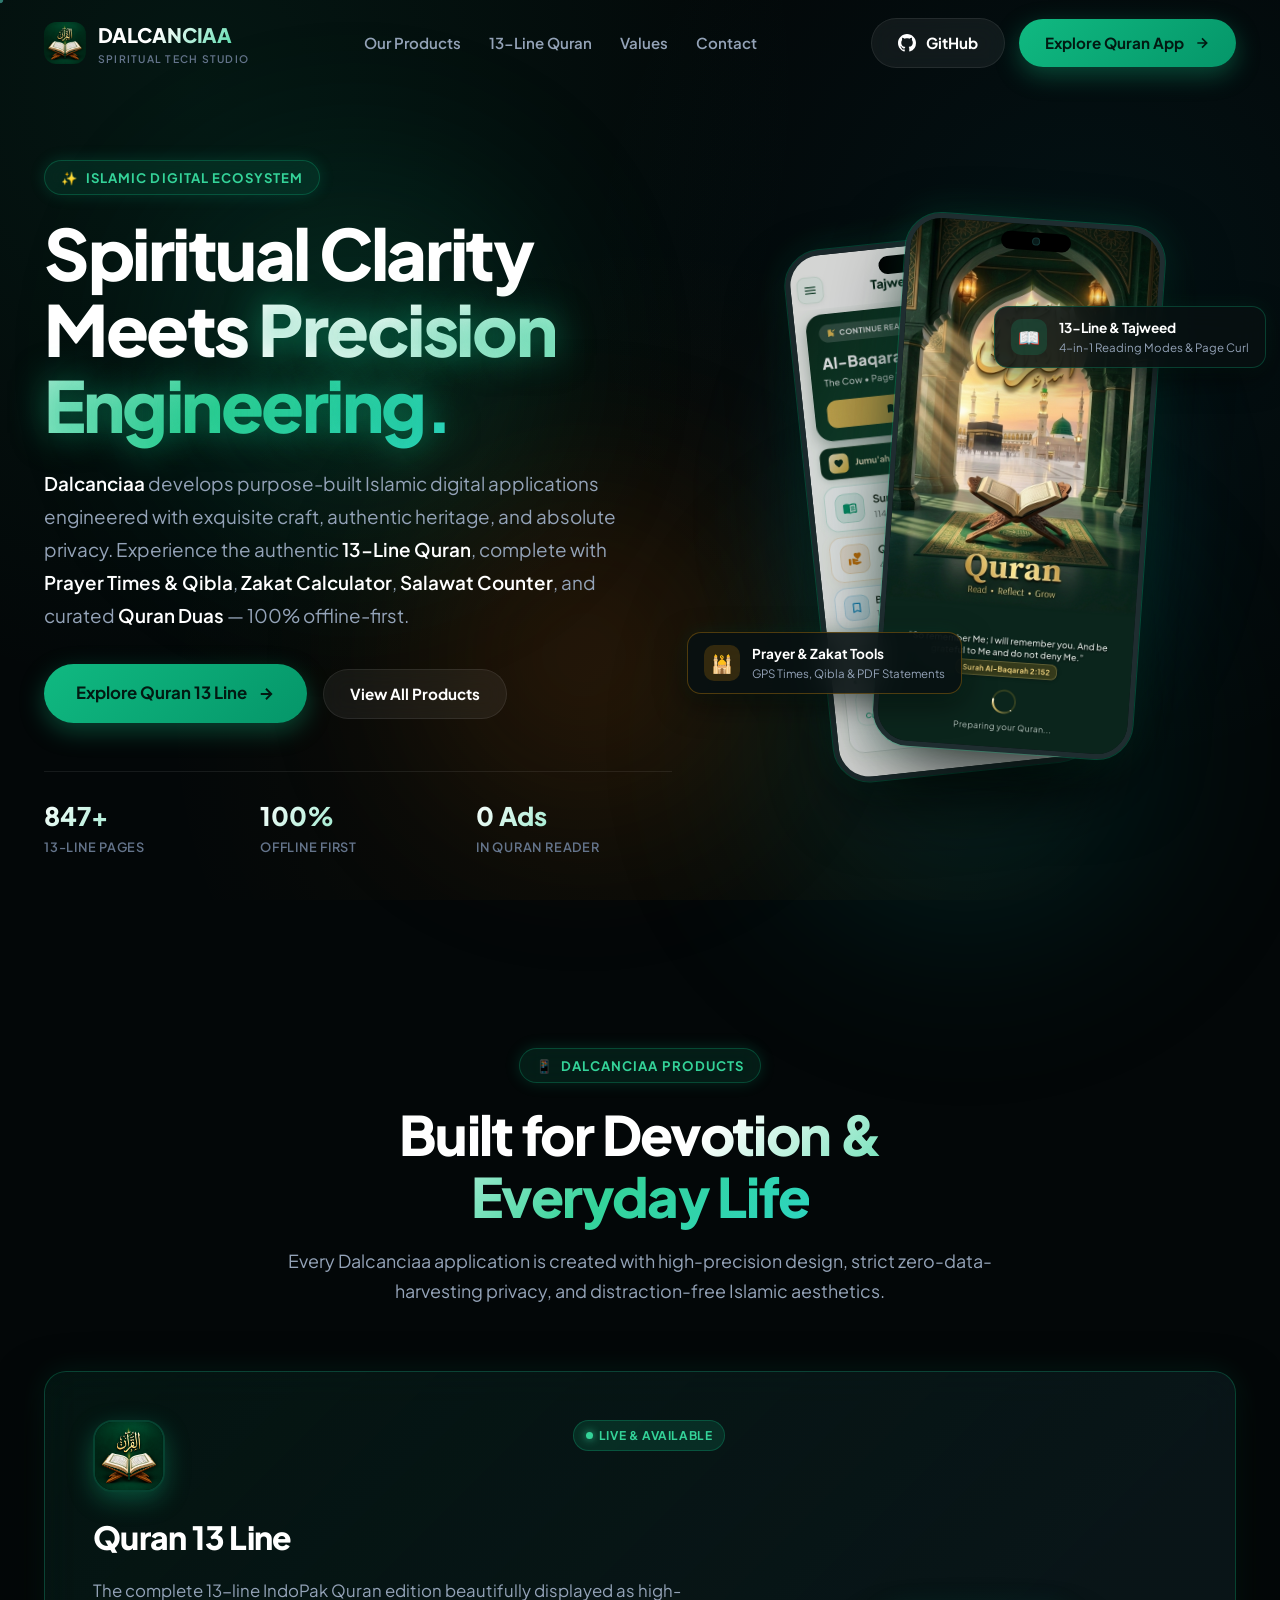
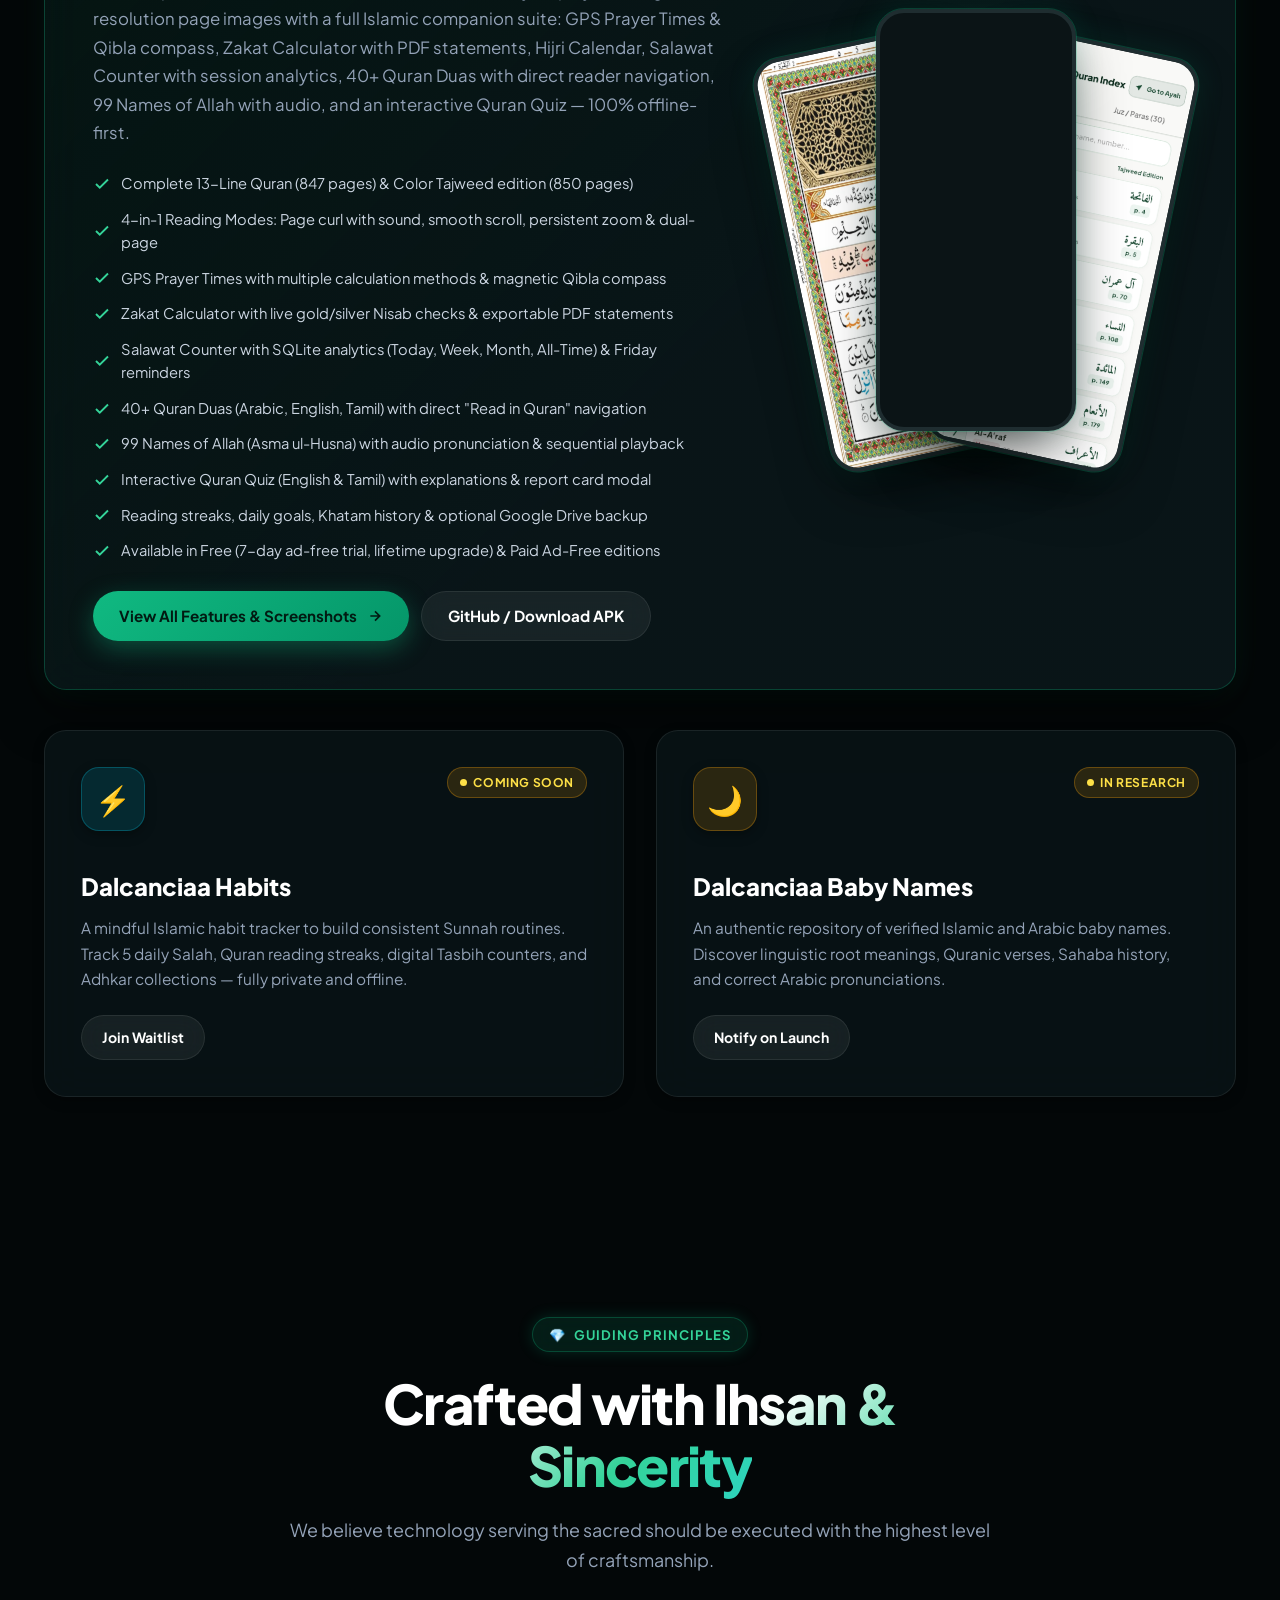
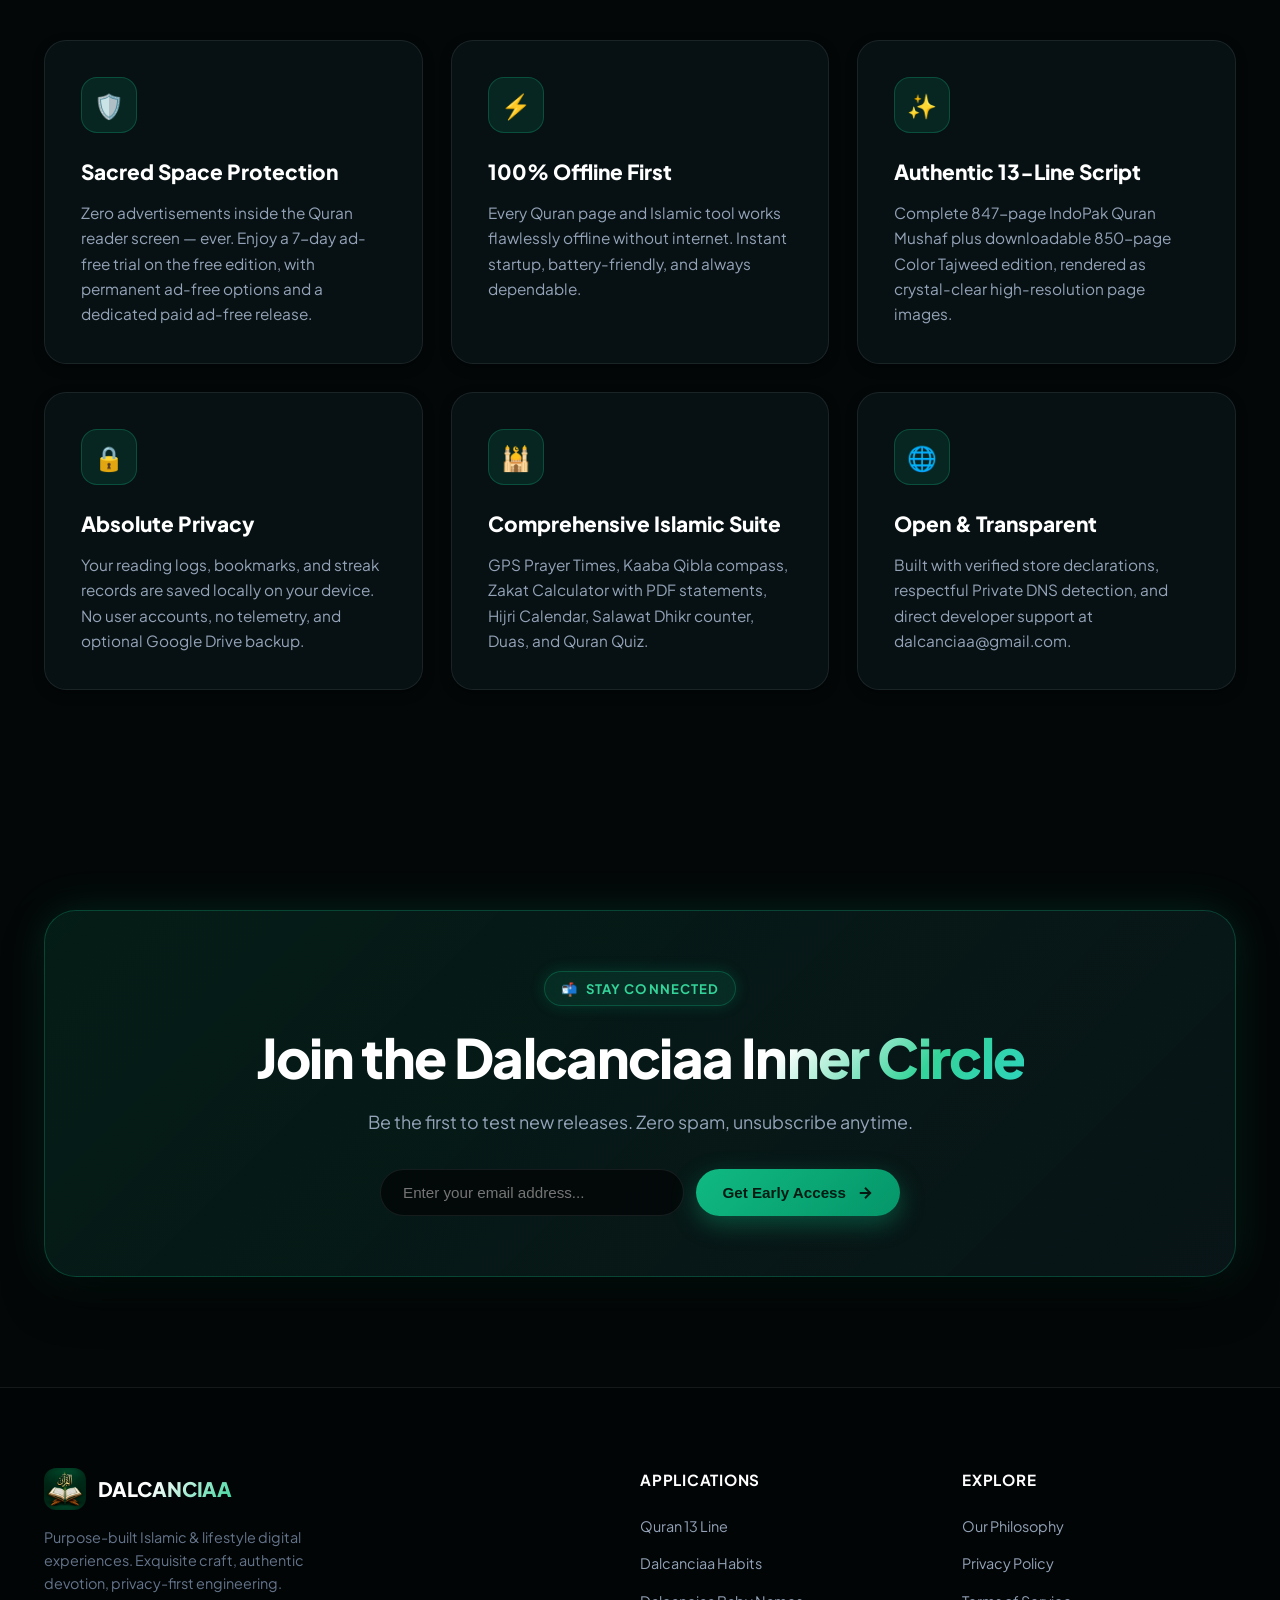
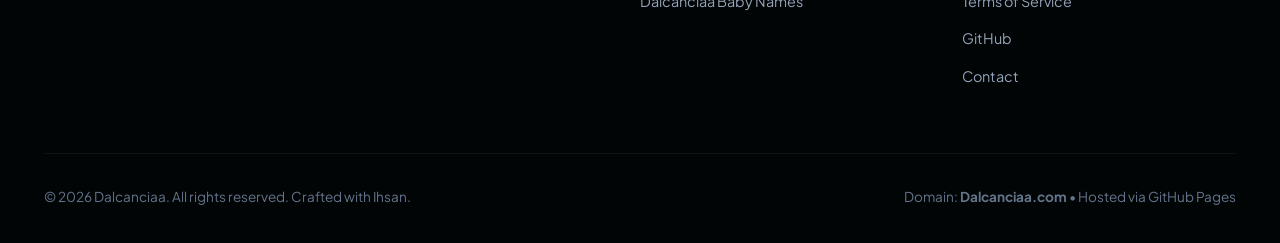
==== commit 0b509eef: "perf: optimize font loading, image dimensions, lazy loading, and accessibility landmarks" ====
--- a/index.html
+++ b/index.html
@@ -21,6 +21,9 @@
   <meta name="twitter:description" content="Purpose-built digital experiences for the modern Muslim. 100% offline-first and privacy-focused.">
 
   <link rel="icon" type="image/svg+xml" href="favicon.svg">
+  <link rel="preconnect" href="https://fonts.googleapis.com">
+  <link rel="preconnect" href="https://fonts.gstatic.com" crossorigin>
+  <link href="https://fonts.googleapis.com/css2?family=Amiri+Quran&family=Plus+Jakarta+Sans:wght@300;400;500;600;700;800&display=swap" rel="stylesheet">
   <link rel="stylesheet" href="styles.css">
 
   <script type="application/ld+json">
@@ -36,6 +39,7 @@
   </script>
 </head>
 <body>
+  <a href="#main-content" class="skip-link">Skip to main content</a>
 
   <canvas id="bg-canvas"></canvas>
   <div class="ambient-glow-orb glow-1"></div>
@@ -46,7 +50,7 @@
   <header class="site-nav" id="site-nav">
     <div class="container nav-container">
       <a href="/" class="brand-logo">
-        <img src="assets/logo.png" alt="Dalcanciaa Logo" class="brand-logo-icon">
+        <img src="assets/logo.png" alt="Dalcanciaa Logo" class="brand-logo-icon" width="42" height="42">
         <div class="brand-name">
           <span class="brand-title">DALCANCIAA</span>
           <span class="brand-tagline-nav">Spiritual Tech Studio</span>
@@ -74,6 +78,9 @@
     </div>
   </header>
 
+  <!-- ========== MAIN CONTENT ========== -->
+  <main id="main-content">
+
   <!-- ========== HERO ========== -->
   <section class="hero-section">
     <div class="container hero-grid">
@@ -145,7 +152,7 @@
             <div class="phone-mockup-frame">
               <div class="phone-notch"><div class="notch-camera"></div></div>
               <div class="phone-screen">
-                <img src="assets/screenshots/home_screen_tajweed.jpg" alt="Dalcanciaa Quran Home Screen" class="phone-screen-img">
+                <img src="assets/screenshots/home_screen_tajweed.jpg" alt="Dalcanciaa Quran Home Screen" class="phone-screen-img" width="1080" height="2376" fetchpriority="high">
               </div>
             </div>
           </div>
@@ -153,7 +160,7 @@
             <div class="phone-mockup-frame">
               <div class="phone-notch"><div class="notch-camera"></div></div>
               <div class="phone-screen">
-                <img src="assets/screenshots/splash_screen.jpg" alt="Dalcanciaa Quran Splash Screen" class="phone-screen-img">
+                <img src="assets/screenshots/splash_screen.jpg" alt="Dalcanciaa Quran Splash Screen" class="phone-screen-img" width="1080" height="2376" fetchpriority="high">
               </div>
             </div>
           </div>
@@ -179,7 +186,7 @@
         <div class="product-flagship-content">
           <div class="product-header-row">
             <div class="app-logo-image-box">
-              <img src="assets/images/quran_app_logo.png" alt="Dalcanciaa 13-Line Quran Logo" class="app-logo-img">
+              <img src="assets/images/quran_app_logo.png" alt="Dalcanciaa 13-Line Quran Logo" class="app-logo-img" width="512" height="512" loading="lazy" decoding="async">
             </div>
             <span class="app-status-badge status-live">Live & Available</span>
           </div>
@@ -215,17 +222,17 @@
           <div class="product-screenshots-fan">
             <div class="fan-phone fan-1" data-tilt>
               <div class="phone-mockup-sm">
-                <img src="assets/screenshots/quran_page_tajweed.jpg" alt="Tajweed Quran Page" class="phone-screen-img">
+                <img src="assets/screenshots/quran_page_tajweed.jpg" alt="Tajweed Quran Page" class="phone-screen-img" width="1080" height="2376" loading="lazy" decoding="async">
               </div>
             </div>
             <div class="fan-phone fan-2" data-tilt>
               <div class="phone-mockup-sm">
-                <img src="assets/screenshots/home_screen_light.jpg" alt="Home Screen" class="phone-screen-img">
+                <img src="assets/screenshots/home_screen_light.jpg" alt="Home Screen" class="phone-screen-img" width="1080" height="2376" loading="lazy" decoding="async">
               </div>
             </div>
             <div class="fan-phone fan-3" data-tilt>
               <div class="phone-mockup-sm">
-                <img src="assets/screenshots/surah_index.jpg" alt="Surah Index" class="phone-screen-img">
+                <img src="assets/screenshots/surah_index.jpg" alt="Surah Index" class="phone-screen-img" width="1080" height="2376" loading="lazy" decoding="async">
               </div>
             </div>
           </div>
@@ -332,6 +339,7 @@
       </div>
     </div>
   </section>
+  </main>
 
   <!-- ========== FOOTER ========== -->
   <footer class="site-footer">
@@ -339,7 +347,7 @@
       <div class="footer-grid">
         <div class="footer-brand-info">
           <a href="/" class="brand-logo">
-            <img src="assets/logo.png" alt="Dalcanciaa Logo" class="brand-logo-icon">
+            <img src="assets/logo.png" alt="Dalcanciaa Logo" class="brand-logo-icon" width="42" height="42" loading="lazy" decoding="async">
             <span class="brand-title">DALCANCIAA</span>
           </a>
           <p class="footer-desc">Purpose-built Islamic & lifestyle digital experiences. Exquisite craft, authentic devotion, privacy-first engineering.</p>
--- a/styles.css
+++ b/styles.css
@@ -1,8 +1,6 @@
 /* ==========================================================================
    DALCANCIAA DESIGN SYSTEM — 3D MODERN ISLAMIC DIGITAL ECOSYSTEM
    ========================================================================== */
-
-@import url('https://fonts.googleapis.com/css2?family=Amiri+Quran&family=Plus+Jakarta+Sans:wght@300;400;500;600;700;800&display=swap');
 
 :root {
   --bg-primary: #030708;
@@ -49,6 +47,25 @@
 /* Reset */
 *,*::before,*::after { box-sizing: border-box; margin: 0; padding: 0; }
 html { scroll-behavior: smooth; color-scheme: dark; }
+
+/* Accessibility: Skip to Content */
+.skip-link {
+  position: absolute;
+  top: -100px;
+  left: 16px;
+  background: var(--emerald-primary);
+  color: #030708;
+  font-weight: 700;
+  padding: 10px 18px;
+  border-radius: var(--radius-sm);
+  z-index: 9999;
+  text-decoration: none;
+  transition: top 0.2s ease;
+}
+.skip-link:focus {
+  top: 16px;
+  outline: 3px solid #fff;
+}
 body {
   font-family: var(--font-sans);
   background: var(--bg-primary);
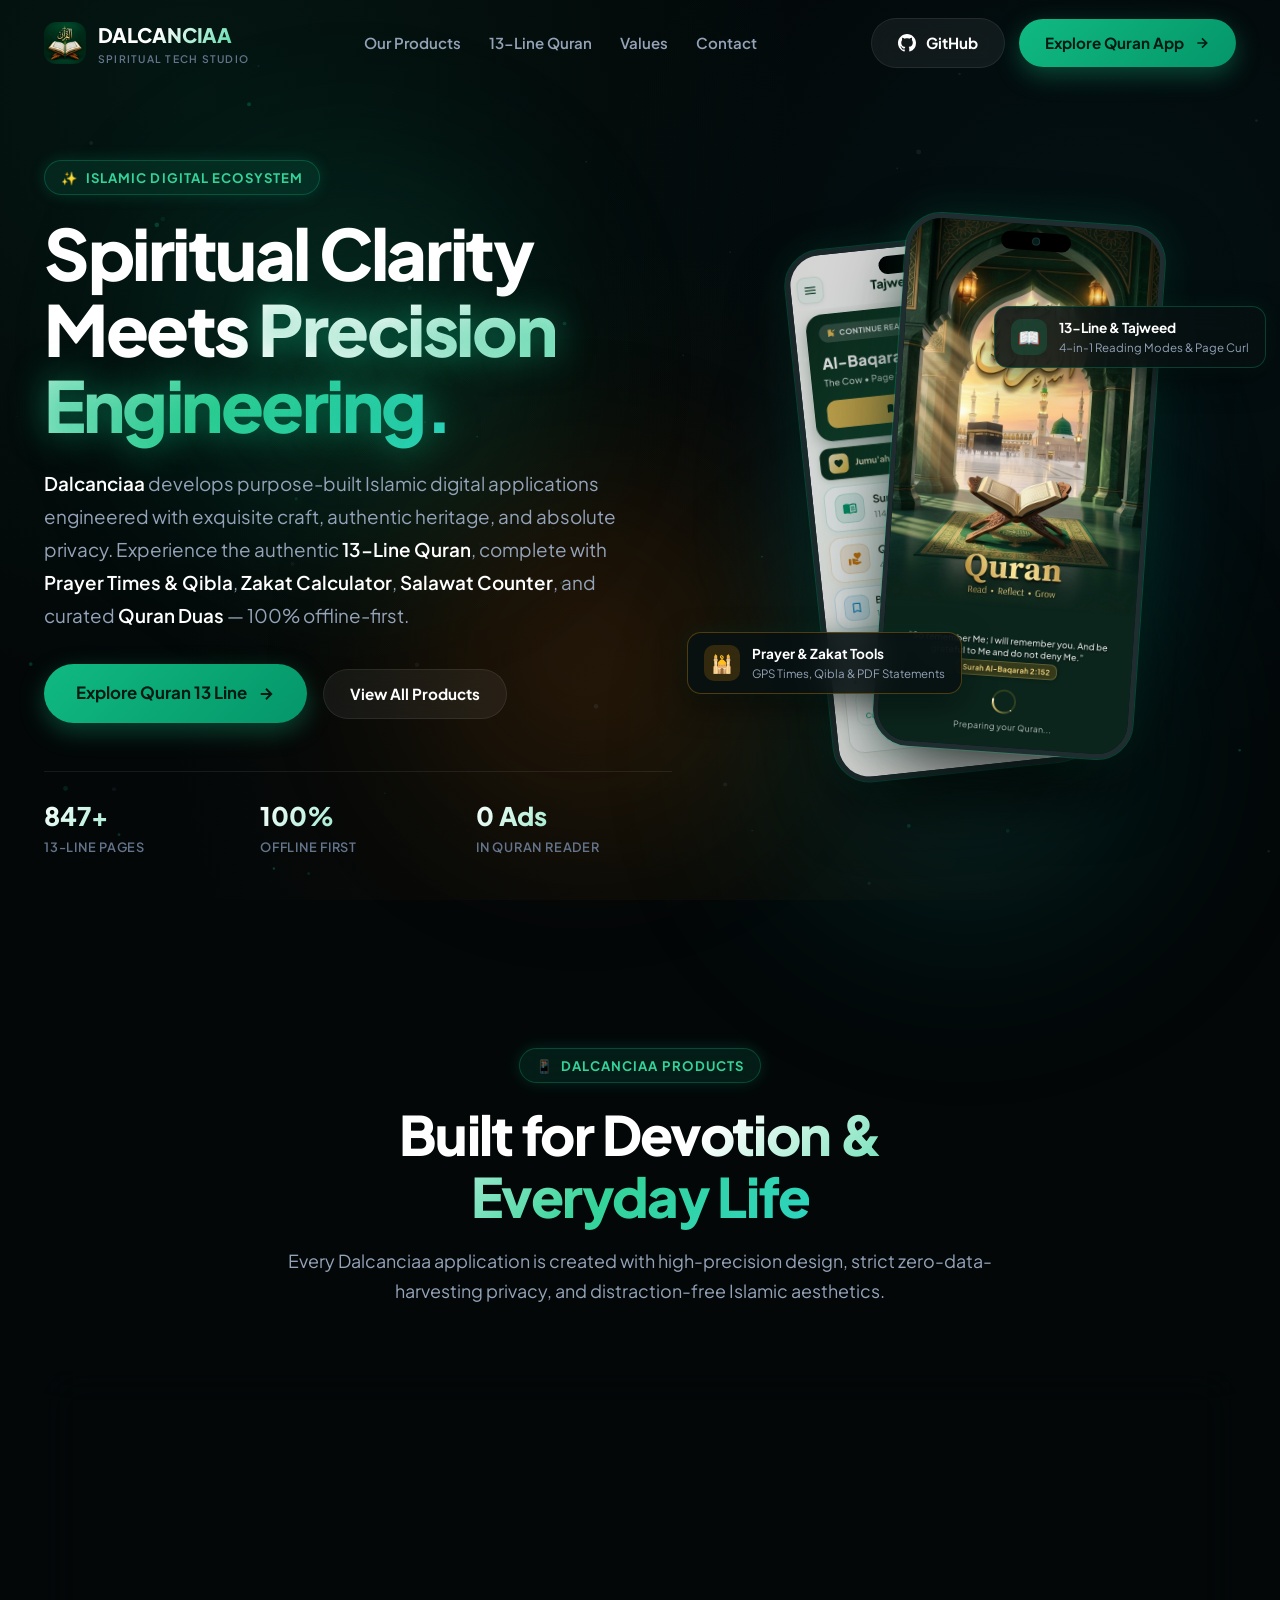
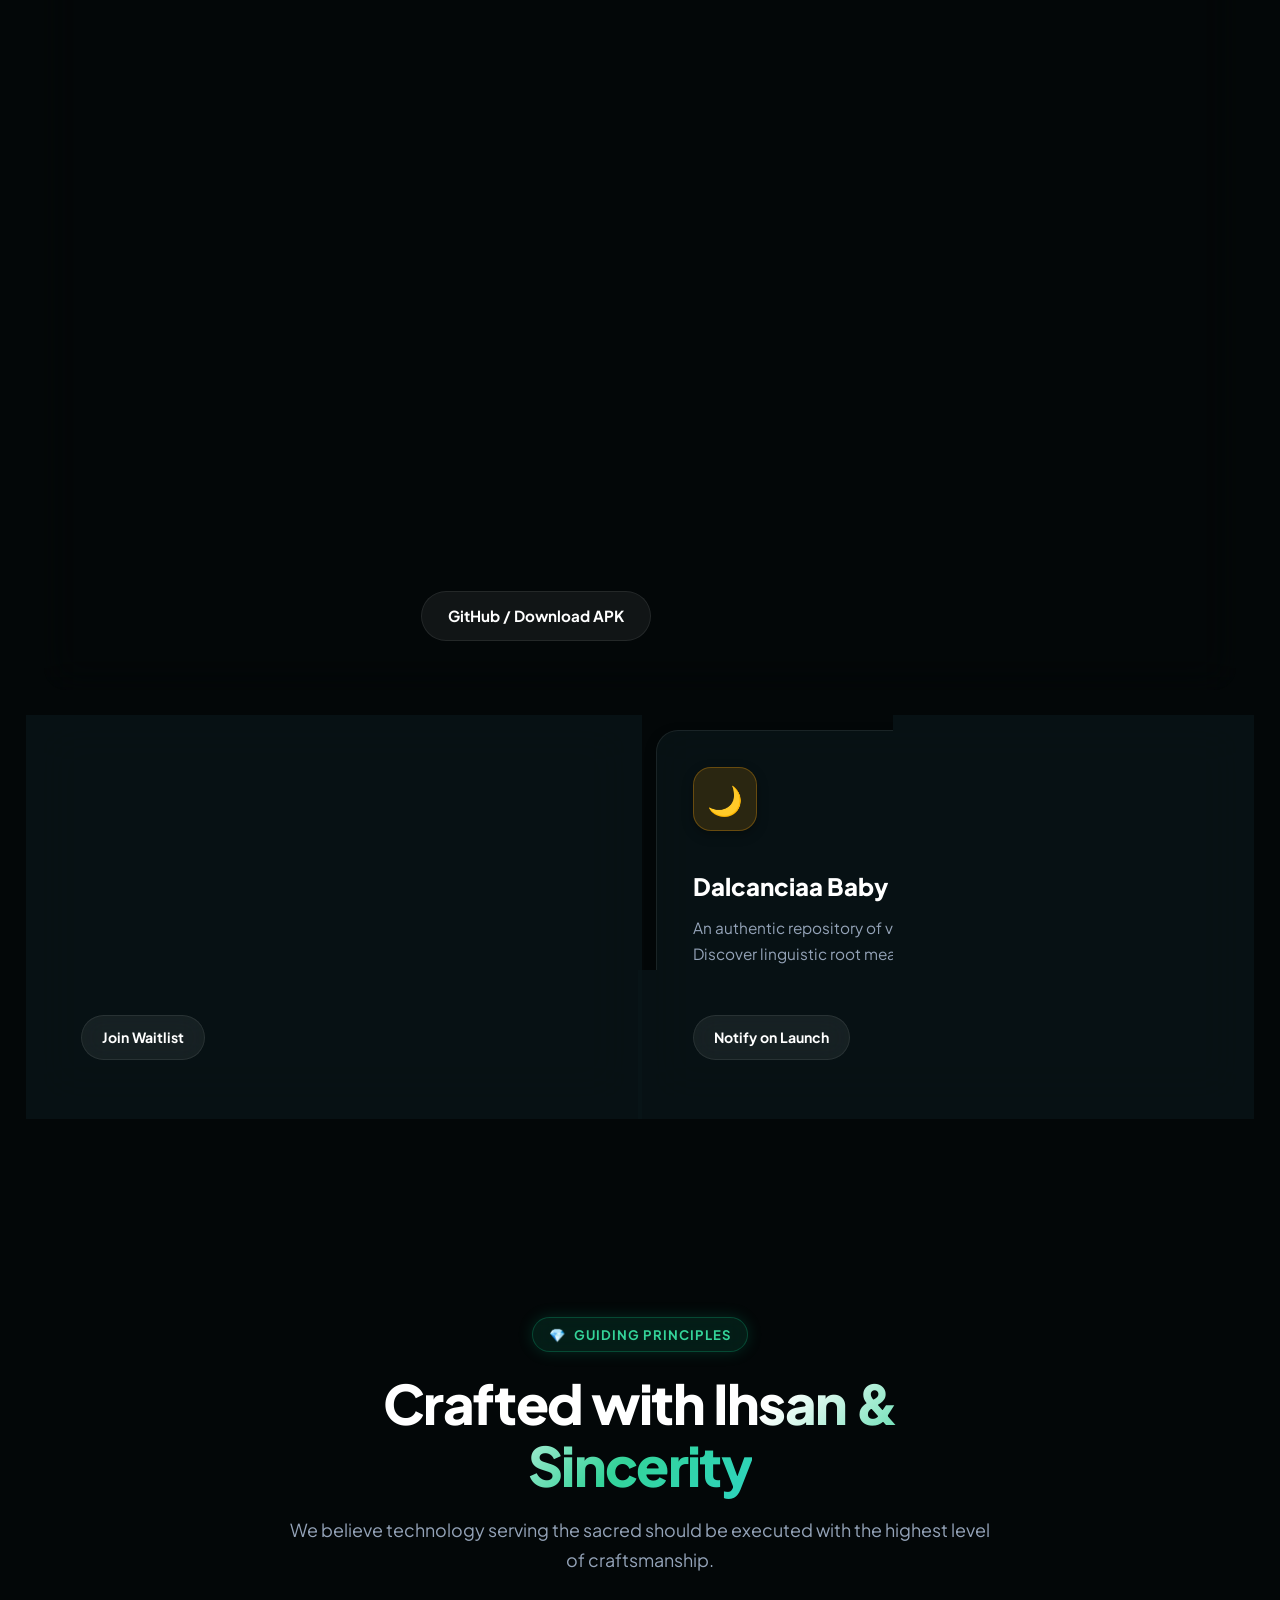
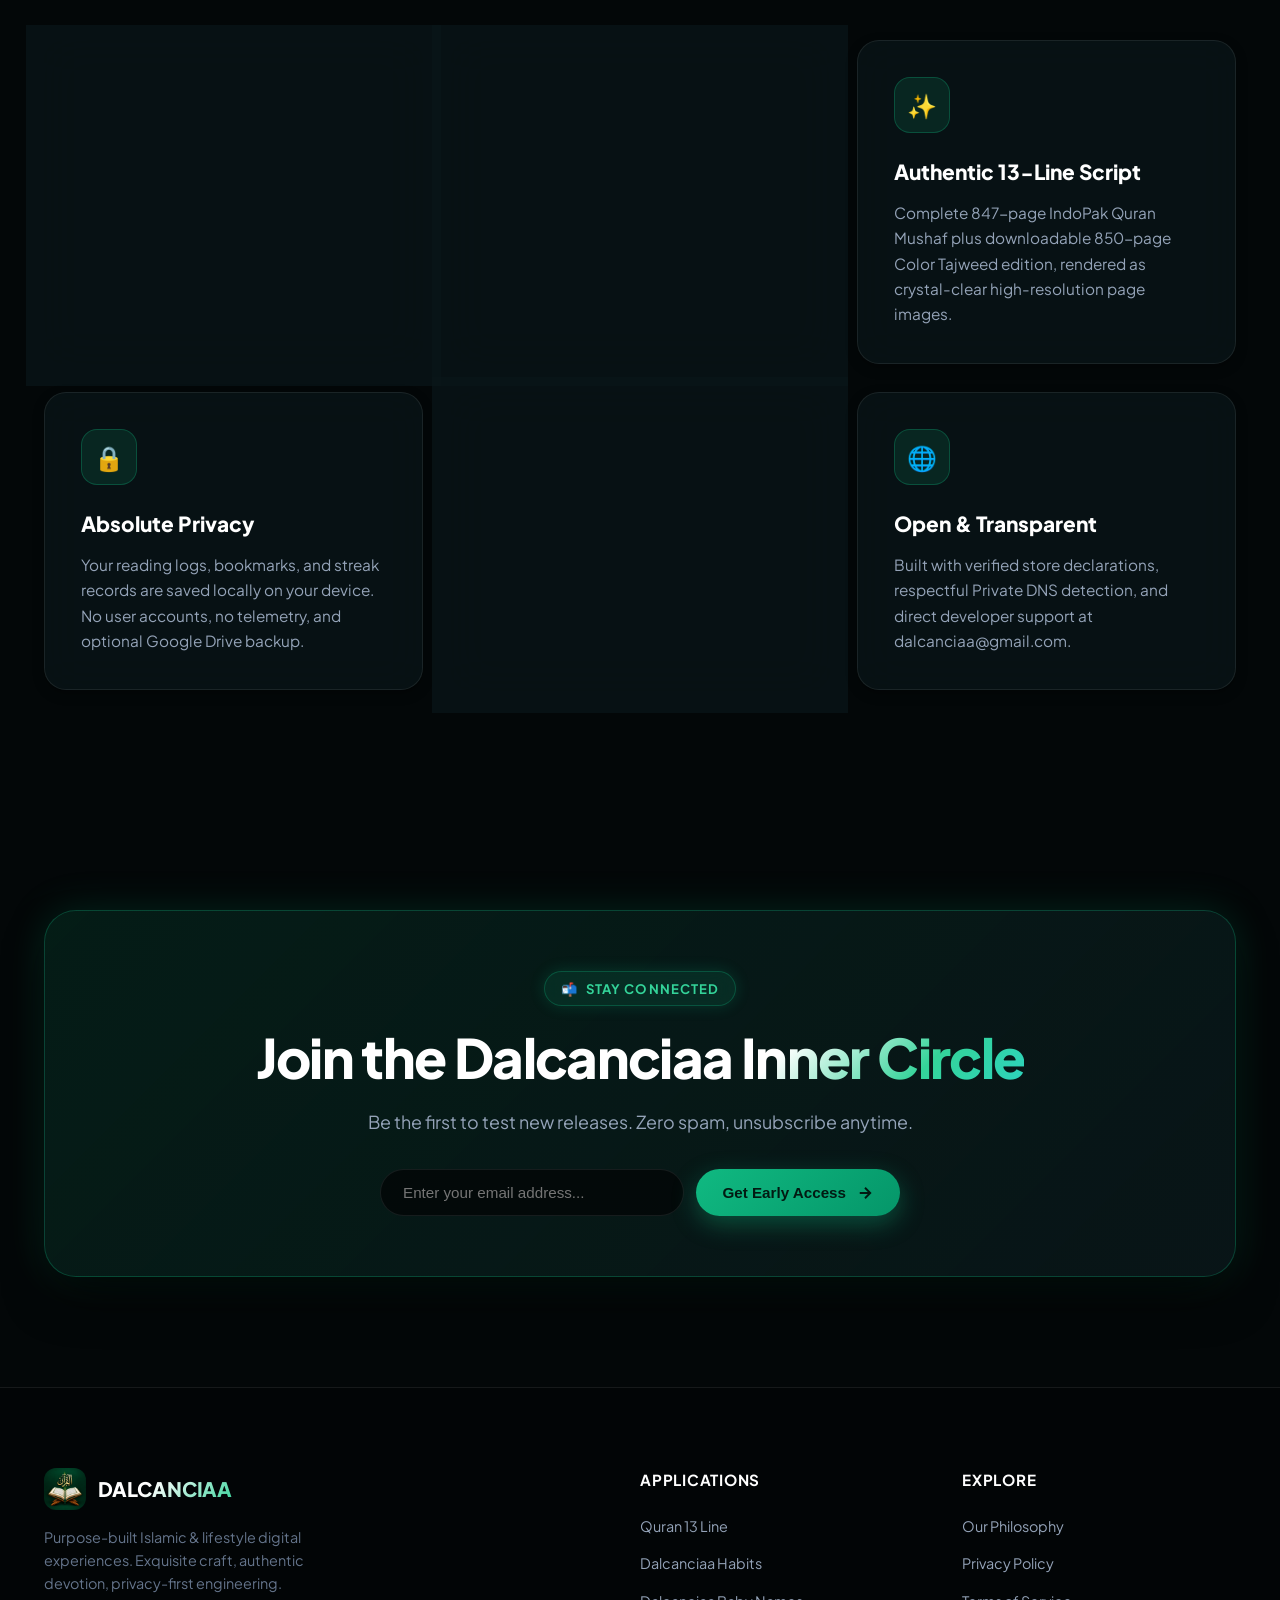
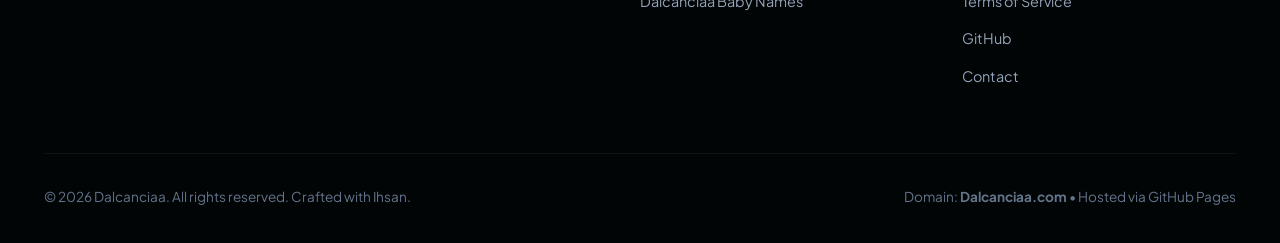
==== commit 61bd76d4: "a11y: add form labels, button aria controls, and fix heading hierarchy" ====
--- a/index.html
+++ b/index.html
@@ -73,7 +73,7 @@
           <span>Explore Quran App</span>
           <svg width="16" height="16" viewBox="0 0 24 24" fill="none" stroke="currentColor" stroke-width="2.5"><path d="M5 12h14M12 5l7 7-7 7"/></svg>
         </a>
-        <button class="mobile-menu-toggle" id="mobile-menu-btn" aria-label="Toggle Menu">☰</button>
+        <button class="mobile-menu-toggle" id="mobile-menu-btn" aria-label="Toggle Menu" aria-expanded="false" aria-controls="nav-links">☰</button>
       </div>
     </div>
   </header>
@@ -329,10 +329,10 @@
         <p class="section-desc" style="max-width: 600px; margin: 0 auto;">Be the first to test new releases. Zero spam, unsubscribe anytime.</p>
 
         <form class="newsletter-form" id="waitlist-form">
-          <input type="email" class="newsletter-input" placeholder="Enter your email address..." required>
-          <button type="submit" class="btn btn-primary">
+          <input type="email" id="waitlist-email" name="email" class="newsletter-input" placeholder="Enter your email address..." aria-label="Email address" required>
+          <button type="submit" class="btn btn-primary" aria-label="Submit email to get early access">
             <span>Get Early Access</span>
-            <svg width="18" height="18" viewBox="0 0 24 24" fill="none" stroke="currentColor" stroke-width="2.5"><path d="M5 12h14M12 5l7 7-7 7"/></svg>
+            <svg width="18" height="18" viewBox="0 0 24 24" fill="none" stroke="currentColor" stroke-width="2.5" aria-hidden="true"><path d="M5 12h14M12 5l7 7-7 7"/></svg>
           </button>
         </form>
         <div id="waitlist-success-msg" style="display: none; margin-top: 20px; color: var(--emerald-light); font-weight: 700; font-size: 1.05rem;"></div>
@@ -353,7 +353,7 @@
           <p class="footer-desc">Purpose-built Islamic & lifestyle digital experiences. Exquisite craft, authentic devotion, privacy-first engineering.</p>
         </div>
         <div class="footer-col">
-          <h4>Applications</h4>
+          <h3>Applications</h3>
           <ul class="footer-links">
             <li><a href="quran.html">Quran 13 Line</a></li>
             <li><a href="#products">Dalcanciaa Habits</a></li>
@@ -361,7 +361,7 @@
           </ul>
         </div>
         <div class="footer-col">
-          <h4>Explore</h4>
+          <h3>Explore</h3>
           <ul class="footer-links">
             <li><a href="#values">Our Philosophy</a></li>
             <li><a href="privacy.html">Privacy Policy</a></li>
--- a/styles.css
+++ b/styles.css
@@ -539,6 +539,7 @@
 .footer-grid { display: grid; grid-template-columns: 2fr 1fr 1fr; gap: 48px; margin-bottom: 64px; }
 .footer-brand-info { display: flex; flex-direction: column; gap: 16px; max-width: 320px; }
 .footer-desc { color: var(--text-dim); font-size: 0.9rem; line-height: 1.6; }
+.footer-col h3,
 .footer-col h4 { font-size: 0.95rem; font-weight: 700; color: #fff; margin-bottom: 20px; text-transform: uppercase; letter-spacing: 0.05em; }
 .footer-links { list-style: none; display: flex; flex-direction: column; gap: 12px; }
 .footer-links a { text-decoration: none; color: var(--text-muted); font-size: 0.9rem; transition: color var(--transition-fast); }
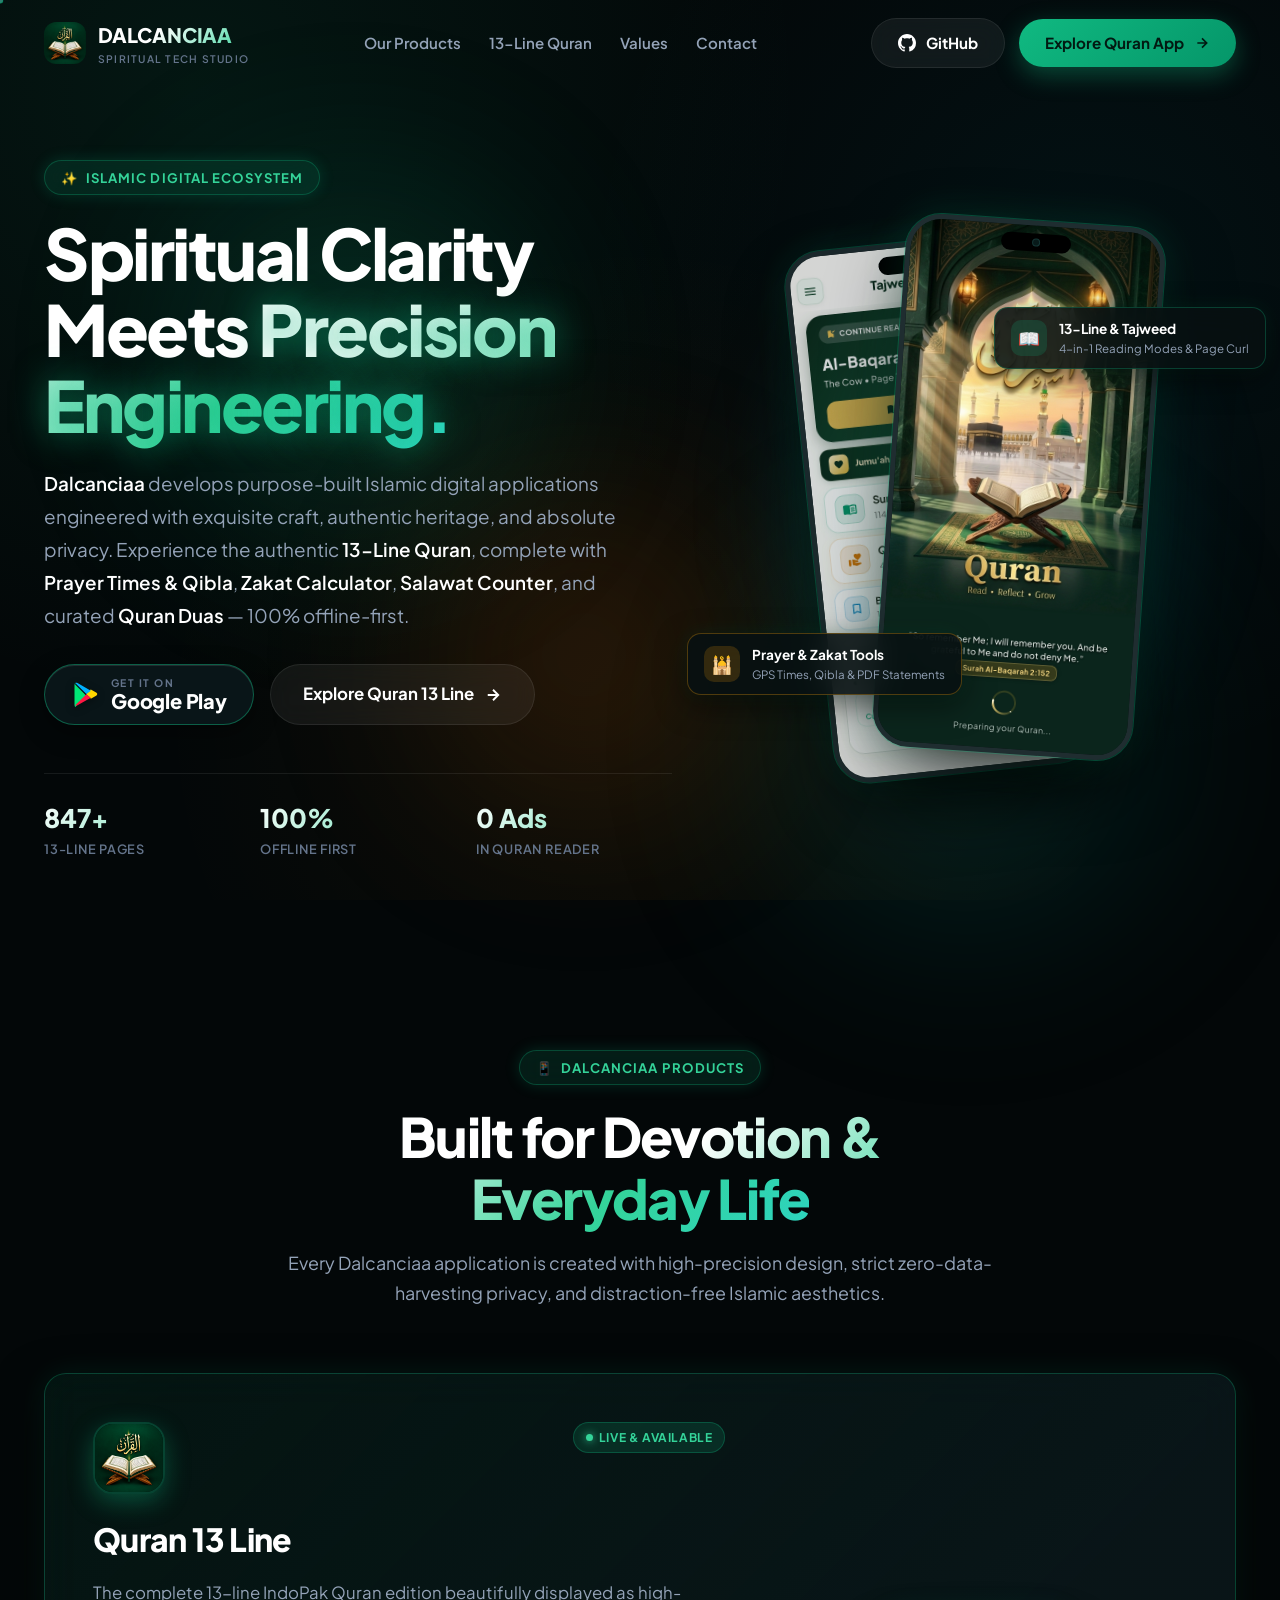
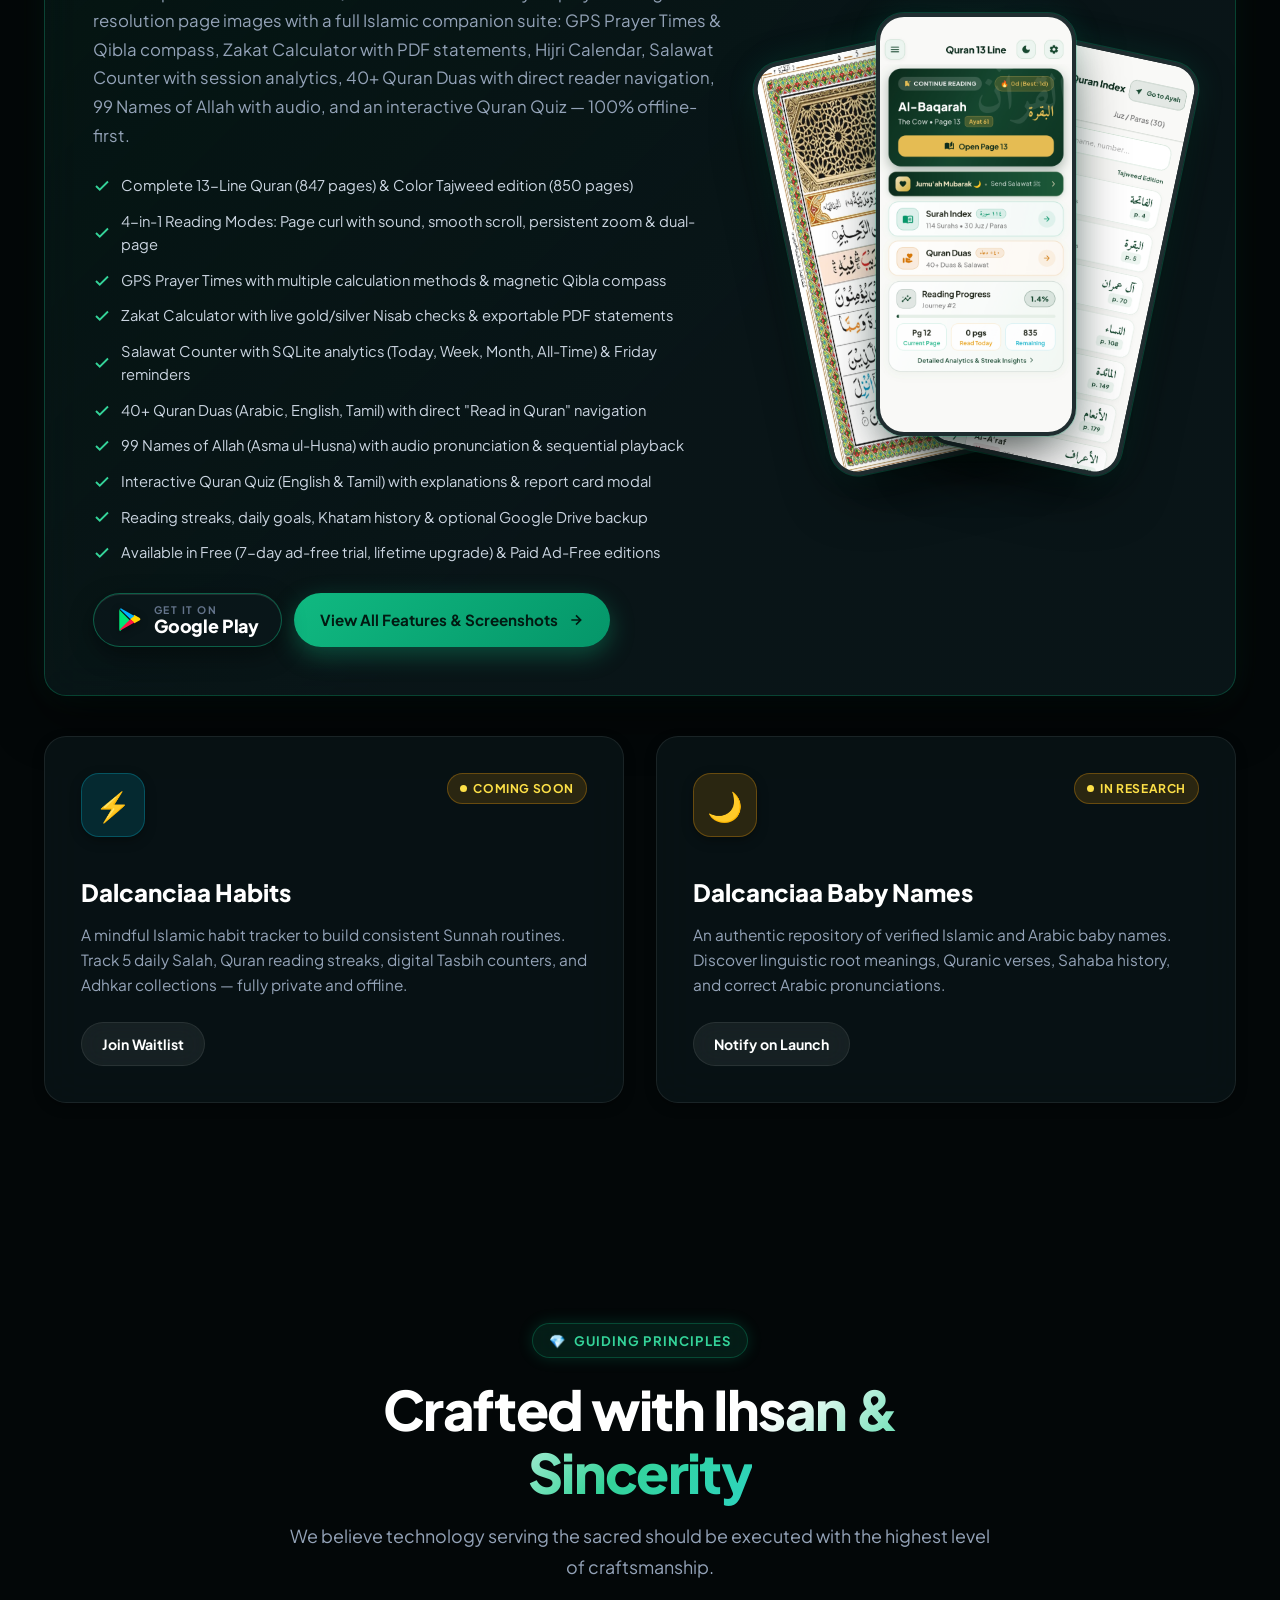
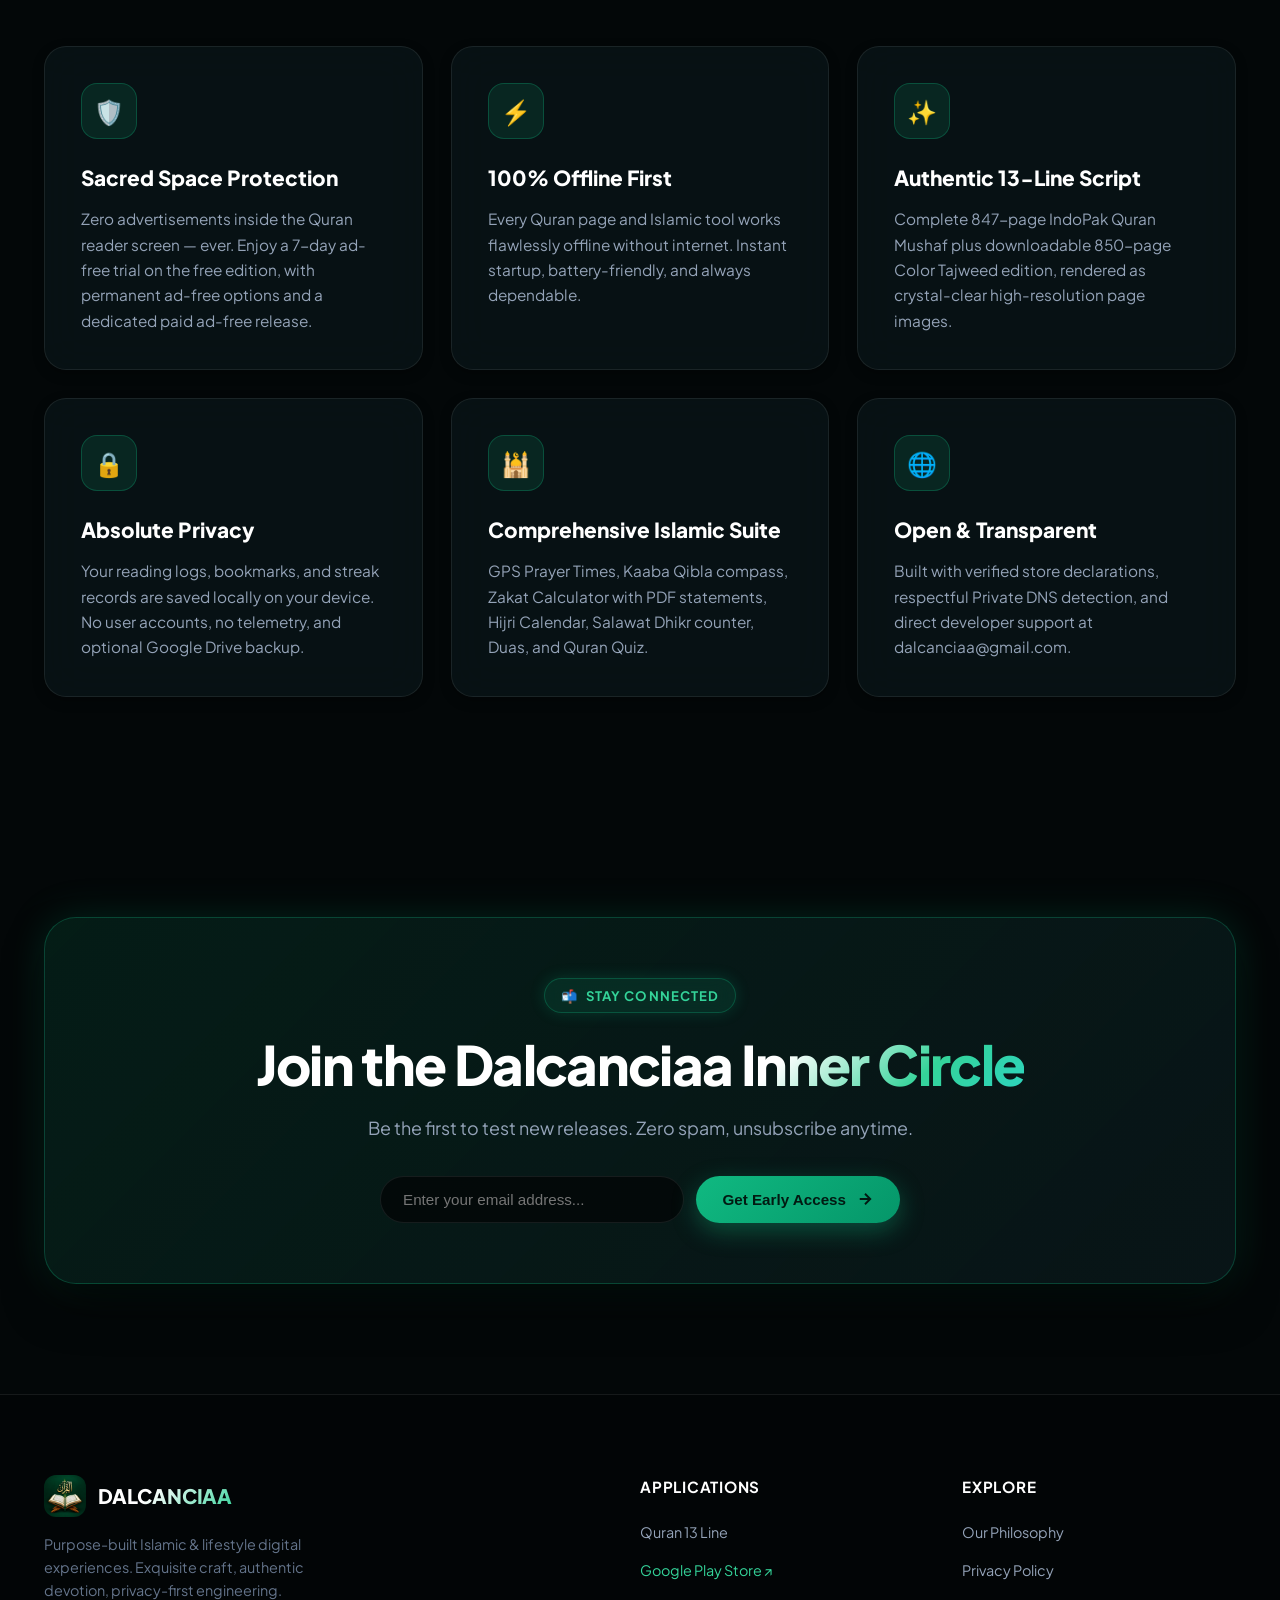
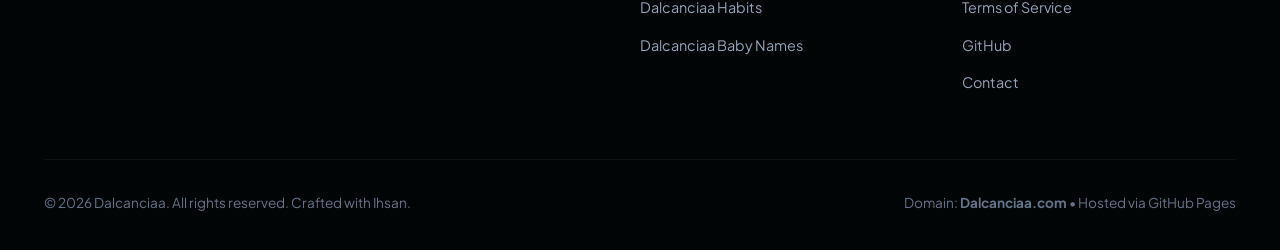
==== commit 7f2f0add: "Add Google Play Store listing and download buttons for Quran 13 Line" ====
--- a/index.html
+++ b/index.html
@@ -102,12 +102,21 @@
         </p>
 
         <div class="hero-cta-group">
-          <a href="quran.html" class="btn btn-primary btn-lg">
+          <a href="https://play.google.com/store/apps/details?id=com.dalcanciaa.quran_13_line" target="_blank" rel="noopener noreferrer" class="btn-playstore btn-lg" aria-label="Get Quran 13 Line on Google Play">
+            <svg class="playstore-icon" viewBox="0 0 24 24" fill="none">
+              <path d="M3.609 1.814C3.23 2.217 3 2.827 3 3.619v16.762c0 .792.23 1.402.609 1.805l.095.093 9.4-9.4v-.22l-9.4-9.4-.104.054z" fill="#00E676"/>
+              <path d="M16.924 15.105l-3.82-3.82v-.22l3.82-3.82.086.049 4.529 2.573c1.293.734 1.293 1.939 0 2.674l-4.529 2.573-.086-.009z" fill="#FFD600"/>
+              <path d="M13.195 11.175L3.609 1.814c.433-.46 1.155-.515 1.97-.05l11.43 6.495-3.814 2.916z" fill="#00B0FF"/>
+              <path d="M13.195 11.395l3.814 2.916-11.43 6.495c-.815.465-1.537.41-1.97-.05l9.586-9.361z" fill="#FF1744"/>
+            </svg>
+            <div class="btn-playstore-content">
+              <span class="btn-playstore-label">GET IT ON</span>
+              <span class="btn-playstore-title">Google Play</span>
+            </div>
+          </a>
+          <a href="quran.html" class="btn btn-secondary btn-lg">
             <span>Explore Quran 13 Line</span>
             <svg width="18" height="18" viewBox="0 0 24 24" fill="none" stroke="currentColor" stroke-width="2.5"><path d="M5 12h14M12 5l7 7-7 7"/></svg>
-          </a>
-          <a href="#products" class="btn btn-secondary">
-            <span>View All Products</span>
           </a>
         </div>
 
@@ -208,12 +217,21 @@
           </ul>
 
           <div class="product-actions">
+            <a href="https://play.google.com/store/apps/details?id=com.dalcanciaa.quran_13_line" target="_blank" rel="noopener noreferrer" class="btn-playstore" aria-label="Get Quran 13 Line on Google Play">
+              <svg class="playstore-icon" viewBox="0 0 24 24" fill="none">
+                <path d="M3.609 1.814C3.23 2.217 3 2.827 3 3.619v16.762c0 .792.23 1.402.609 1.805l.095.093 9.4-9.4v-.22l-9.4-9.4-.104.054z" fill="#00E676"/>
+                <path d="M16.924 15.105l-3.82-3.82v-.22l3.82-3.82.086.049 4.529 2.573c1.293.734 1.293 1.939 0 2.674l-4.529 2.573-.086-.009z" fill="#FFD600"/>
+                <path d="M13.195 11.175L3.609 1.814c.433-.46 1.155-.515 1.97-.05l11.43 6.495-3.814 2.916z" fill="#00B0FF"/>
+                <path d="M13.195 11.395l3.814 2.916-11.43 6.495c-.815.465-1.537.41-1.97-.05l9.586-9.361z" fill="#FF1744"/>
+              </svg>
+              <div class="btn-playstore-content">
+                <span class="btn-playstore-label">GET IT ON</span>
+                <span class="btn-playstore-title">Google Play</span>
+              </div>
+            </a>
             <a href="quran.html" class="btn btn-primary">
               <span>View All Features & Screenshots</span>
               <svg width="16" height="16" viewBox="0 0 24 24" fill="none" stroke="currentColor" stroke-width="2.5"><path d="M5 12h14M12 5l7 7-7 7"/></svg>
-            </a>
-            <a href="https://github.com/dalcanciaa" target="_blank" rel="noopener noreferrer" class="btn btn-secondary">
-              <span>GitHub / Download APK</span>
             </a>
           </div>
         </div>
@@ -356,6 +374,7 @@
           <h3>Applications</h3>
           <ul class="footer-links">
             <li><a href="quran.html">Quran 13 Line</a></li>
+            <li><a href="https://play.google.com/store/apps/details?id=com.dalcanciaa.quran_13_line" target="_blank" rel="noopener noreferrer" style="color: var(--emerald-light);">Google Play Store ↗</a></li>
             <li><a href="#products">Dalcanciaa Habits</a></li>
             <li><a href="#products">Dalcanciaa Baby Names</a></li>
           </ul>
--- a/styles.css
+++ b/styles.css
@@ -153,6 +153,78 @@
 .btn-primary:hover { transform: translateY(-2px) scale(1.02); box-shadow: 0 12px 32px rgba(16,185,129,0.55); background: linear-gradient(135deg, var(--emerald-light), var(--emerald-primary)); }
 .btn-secondary { background: rgba(255,255,255,0.06); color: #fff; border: 1px solid var(--border-subtle); backdrop-filter: blur(12px); }
 .btn-secondary:hover { background: rgba(255,255,255,0.12); border-color: var(--border-emerald); transform: translateY(-2px); color: var(--emerald-light); }
+
+/* Google Play Store Button */
+.btn-playstore {
+  display: inline-flex;
+  align-items: center;
+  gap: 12px;
+  padding: 10px 22px;
+  background: rgba(10, 23, 26, 0.95);
+  border: 1.5px solid rgba(16, 185, 129, 0.45);
+  border-radius: var(--radius-full);
+  text-decoration: none;
+  color: #fff;
+  transition: all var(--transition-smooth);
+  box-shadow: 0 8px 24px rgba(0, 0, 0, 0.4), inset 0 1px 0 rgba(255, 255, 255, 0.1);
+  position: relative;
+  overflow: hidden;
+  cursor: pointer;
+}
+.btn-playstore::before {
+  content: '';
+  position: absolute;
+  top: 0; left: -100%; width: 100%; height: 100%;
+  background: linear-gradient(90deg, transparent, rgba(255, 255, 255, 0.12), transparent);
+  transition: left 0.6s ease;
+}
+.btn-playstore:hover::before {
+  left: 100%;
+}
+.btn-playstore:hover {
+  transform: translateY(-2px);
+  border-color: var(--emerald-primary);
+  background: rgba(13, 31, 35, 0.98);
+  box-shadow: 0 12px 32px rgba(16, 185, 129, 0.4), 0 0 25px rgba(16, 185, 129, 0.25);
+  color: #fff;
+}
+.btn-playstore .playstore-icon {
+  flex-shrink: 0;
+  width: 26px;
+  height: 26px;
+  filter: drop-shadow(0 2px 4px rgba(0, 0, 0, 0.4));
+}
+.btn-playstore-content {
+  display: flex;
+  flex-direction: column;
+  align-items: flex-start;
+  text-align: left;
+  line-height: 1.15;
+}
+.btn-playstore-label {
+  font-size: 0.65rem;
+  font-weight: 700;
+  letter-spacing: 0.14em;
+  text-transform: uppercase;
+  color: var(--text-dim);
+}
+.btn-playstore-title {
+  font-size: 1.12rem;
+  font-weight: 800;
+  color: #ffffff;
+  letter-spacing: -0.01em;
+  font-family: 'Plus Jakarta Sans', sans-serif;
+}
+.btn-playstore.btn-lg {
+  padding: 12px 26px;
+}
+.btn-playstore.btn-lg .playstore-icon {
+  width: 28px;
+  height: 28px;
+}
+.btn-playstore.btn-lg .btn-playstore-title {
+  font-size: 1.25rem;
+}
 
 /* ========== HERO ========== */
 .hero-section { padding-top: 160px; padding-bottom: 80px; min-height: 90vh; display: flex; align-items: center; }
@@ -635,7 +707,8 @@
   .section-title { font-size: clamp(1.75rem, 7vw, 2.2rem); }
   .hero-desc { font-size: 1.02rem; margin-bottom: 24px; }
   .hero-cta-group { flex-direction: column; gap: 12px; width: 100%; }
-  .hero-cta-group .btn { width: 100%; justify-content: center; }
+  .hero-cta-group .btn,
+  .hero-cta-group .btn-playstore { width: 100%; justify-content: center; }
   .hero-phones-duo { width: 250px; height: 420px; }
   .hero-phone-back { width: 175px; }
   .hero-phone-front { width: 185px; }
